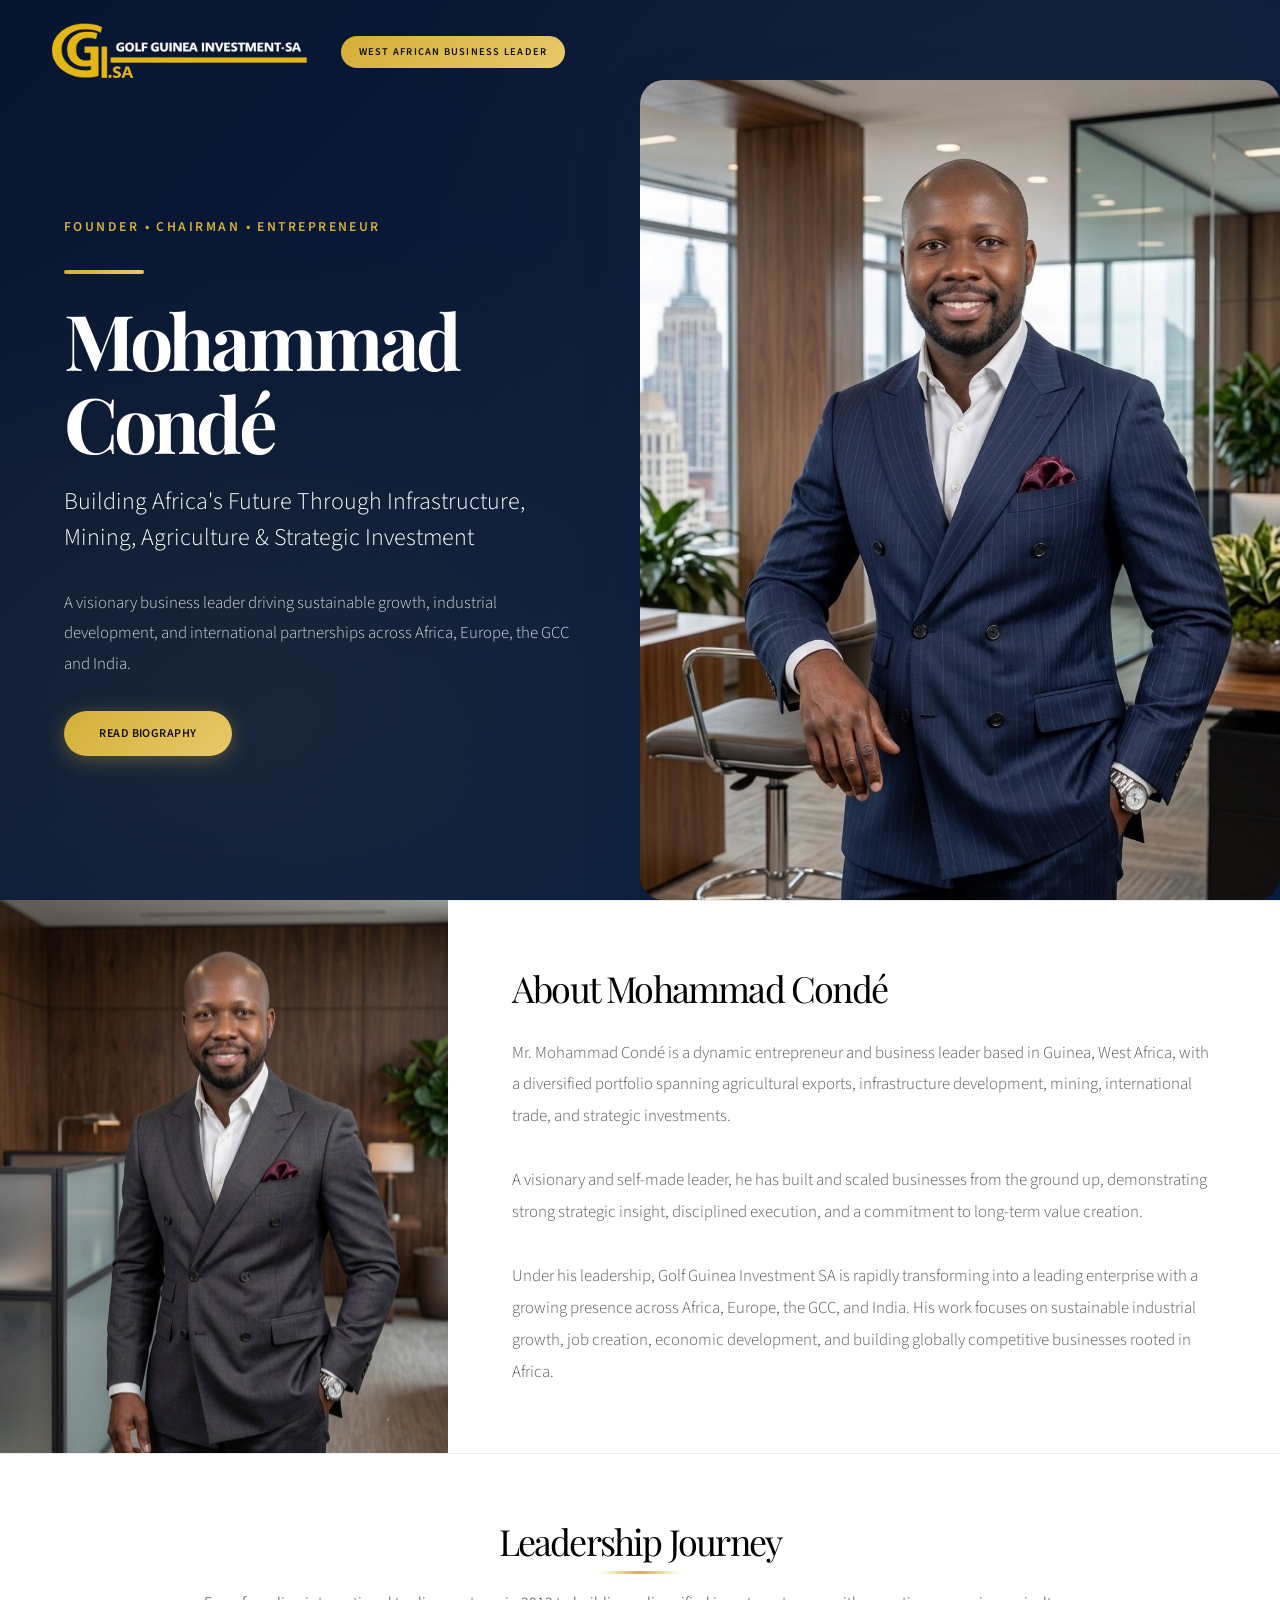
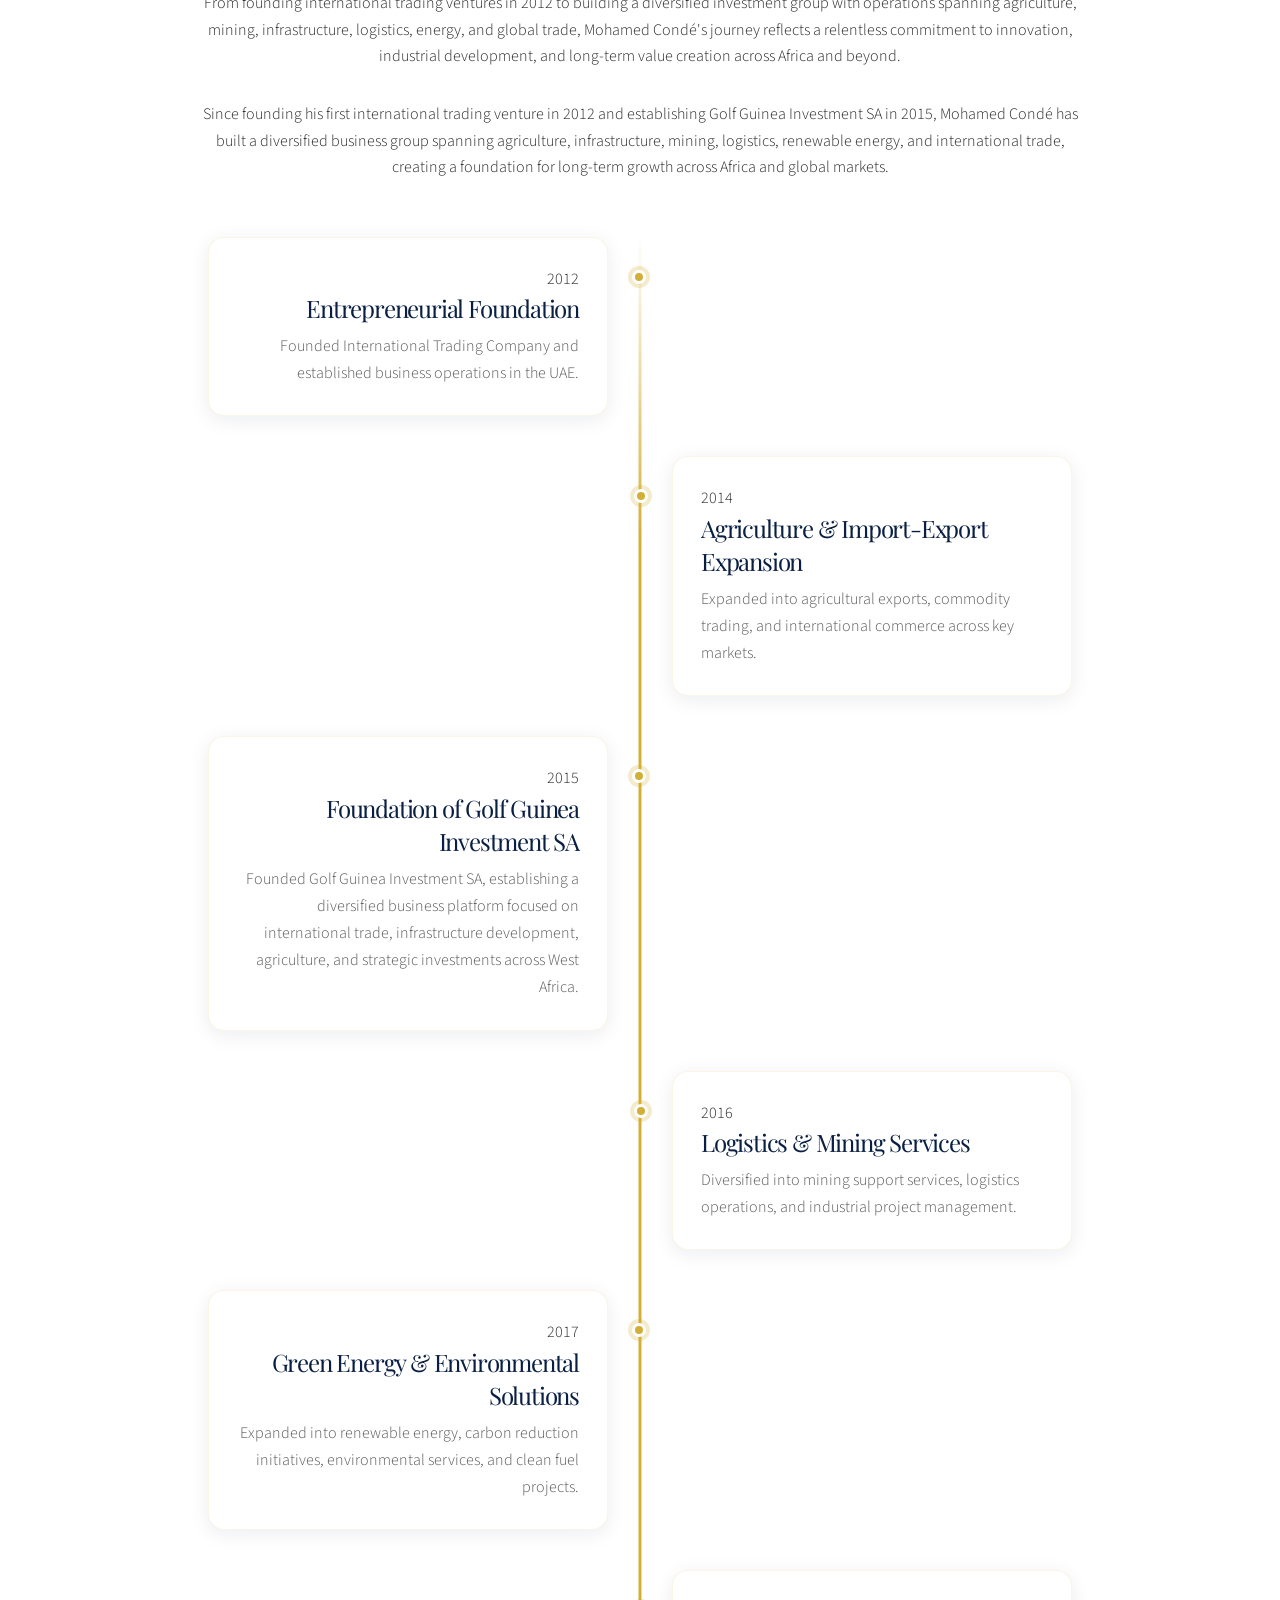
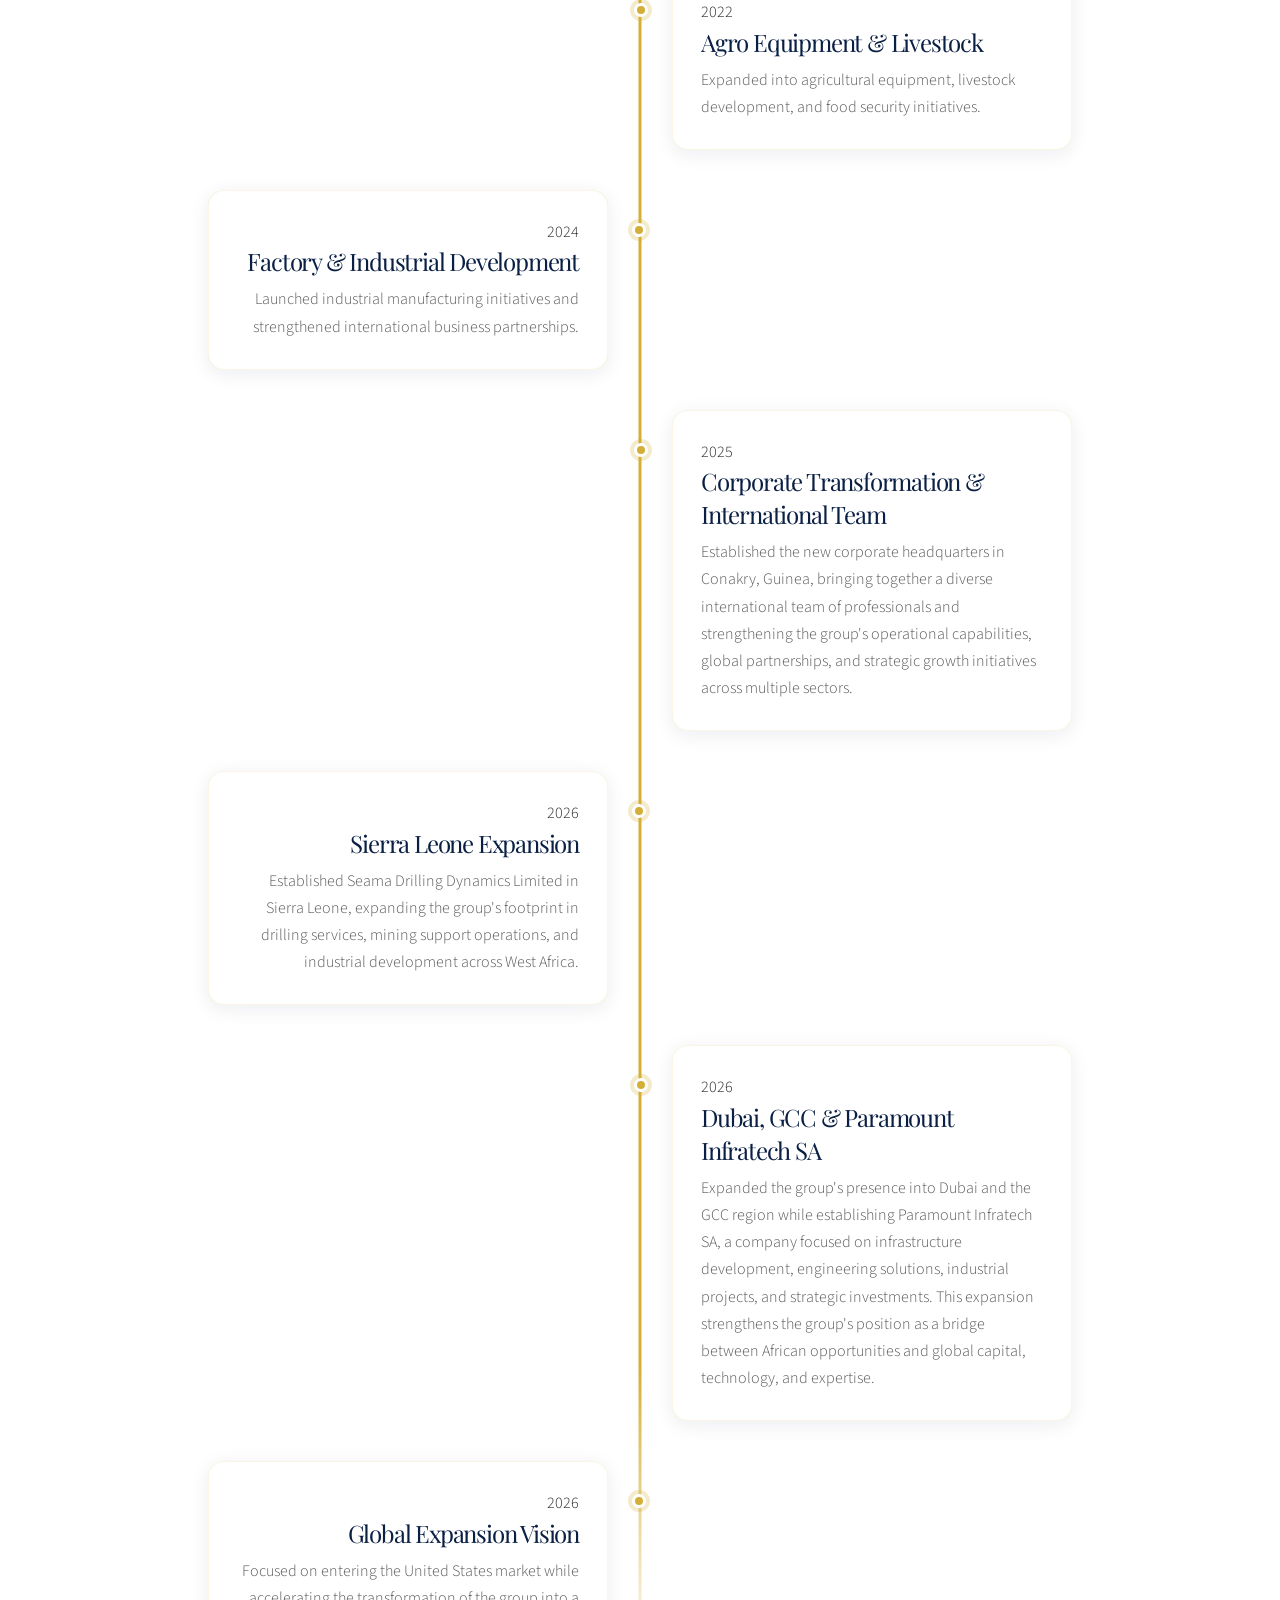
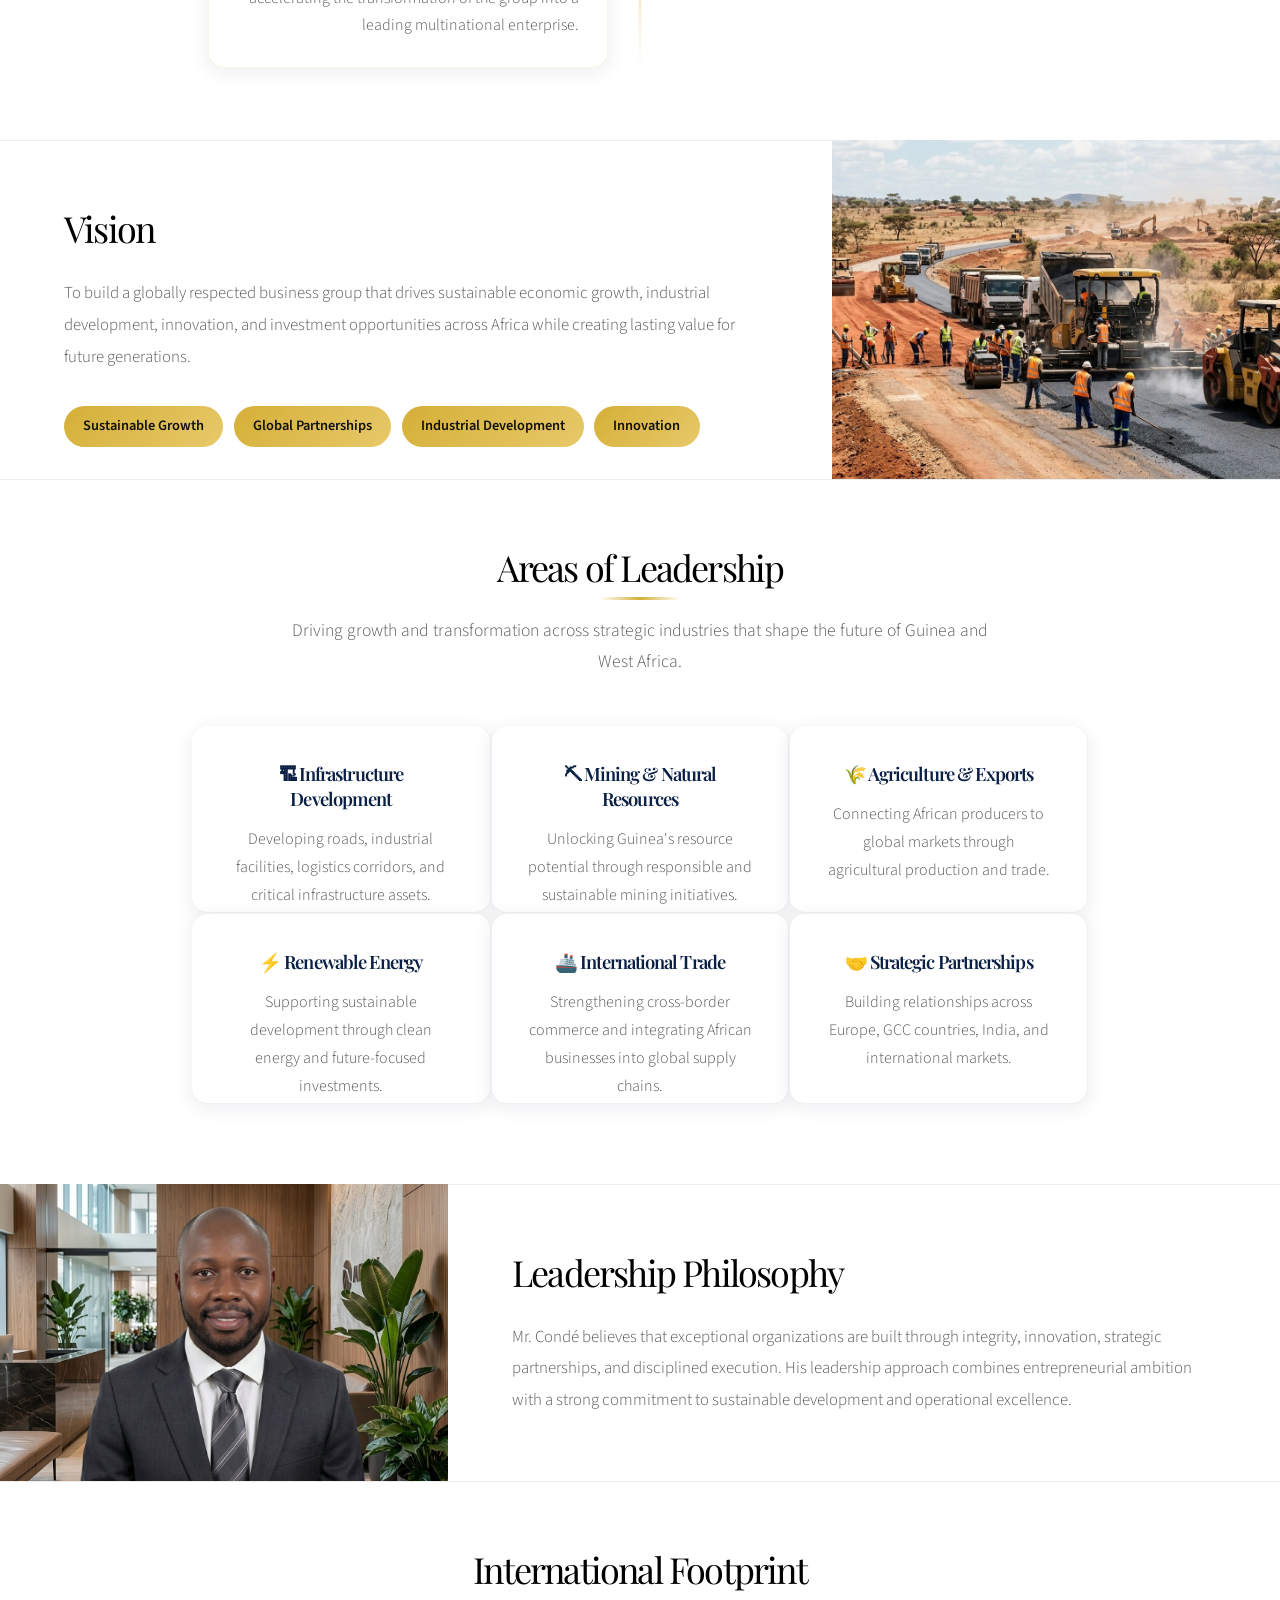
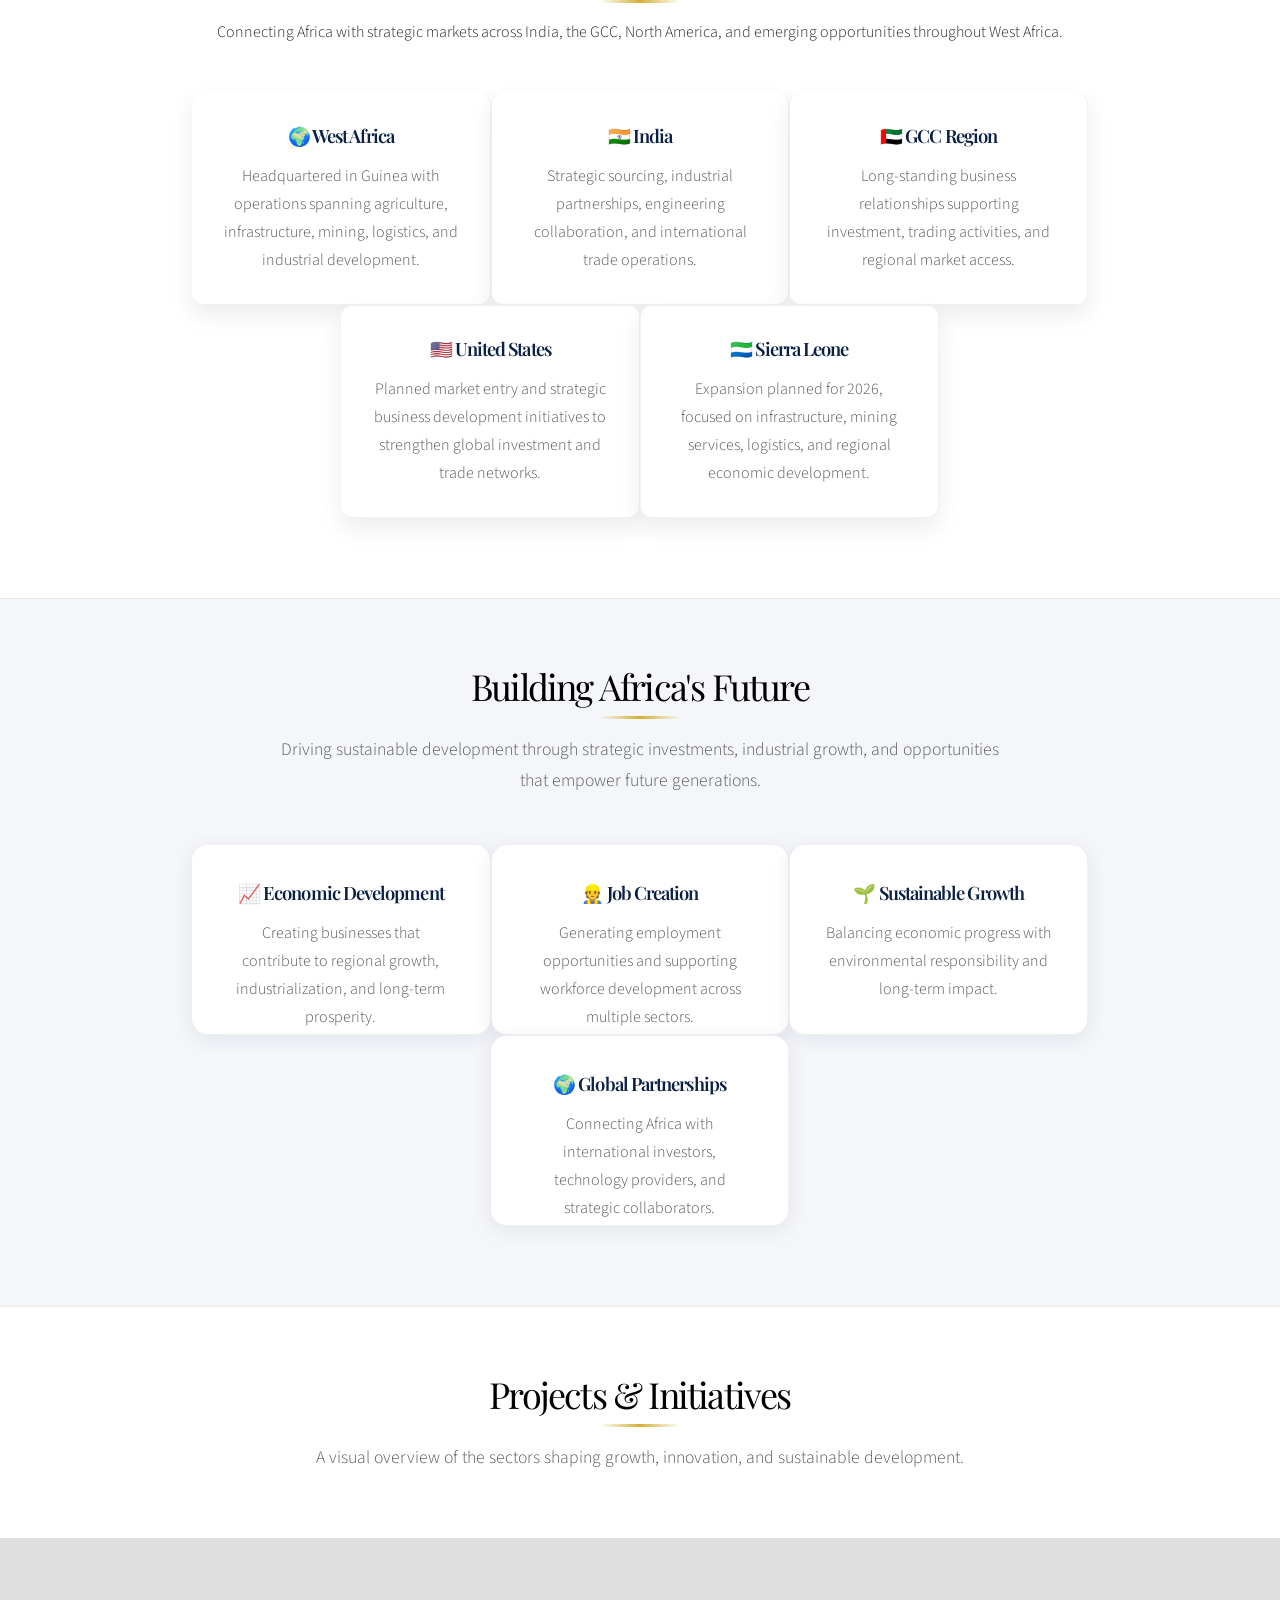
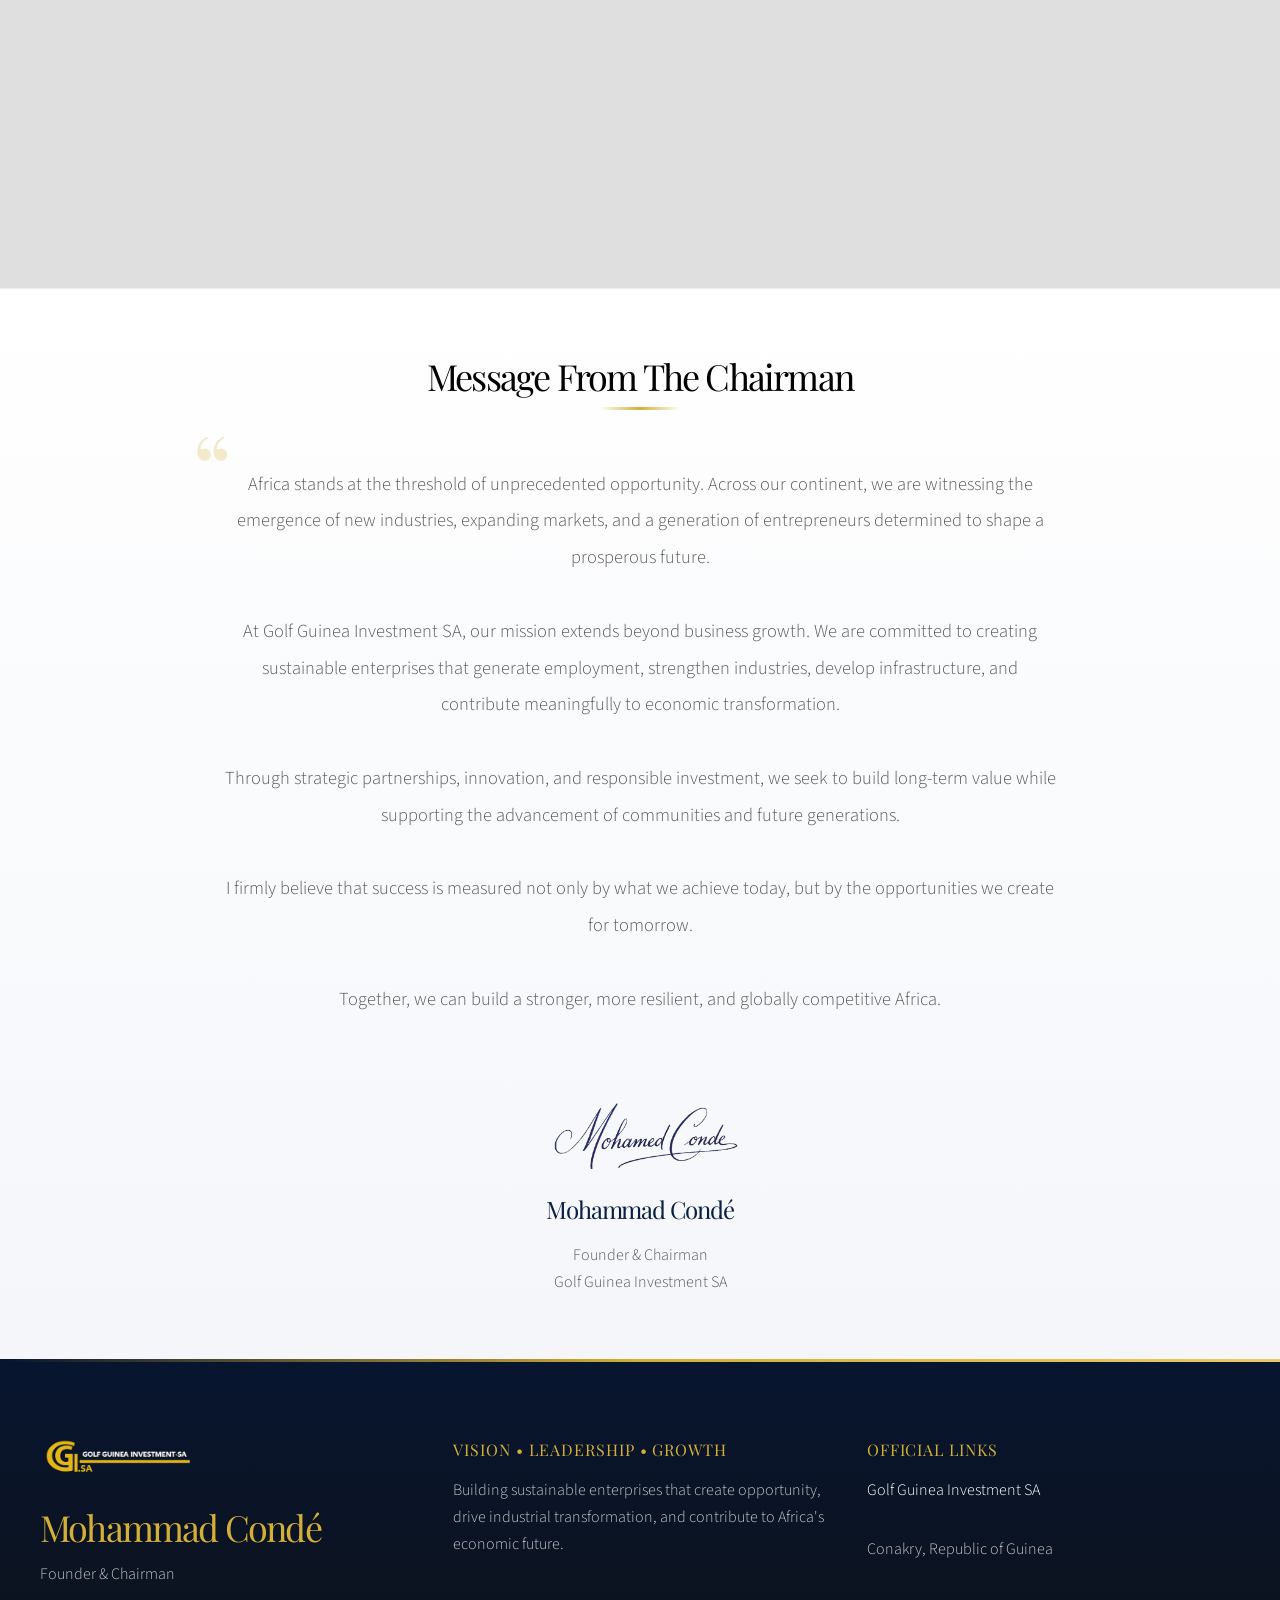
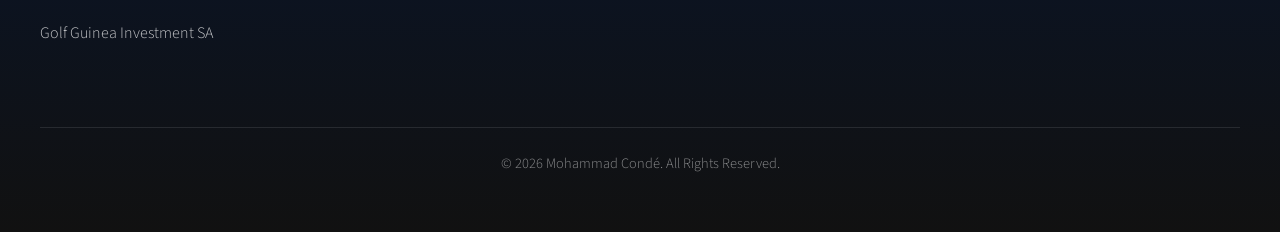
==== index.html @ 4a5a9695 "Add files via upload" ====
<!DOCTYPE HTML>
<html lang="en">
<head>
	<title>Mohammad Condé | Founder & Chairman</title>
	<meta charset="utf-8" />
	<meta name="viewport" content="width=device-width, initial-scale=1" />
	<meta name="description" content="Official profile of Mohammad Condé, Founder & Chairman of Golf Guinea Investment SA." />
	<meta name="keywords" content="Mohammad Condé, Golf Guinea Investment SA, Guinea, Chairman, Infrastructure, Mining, Agriculture, Investment" />
	<link rel="stylesheet" href="assets/css/main.css" />
	<link rel="stylesheet" href="assets/css/premium.css" />
</head>
<body class="is-preload">

<header class="site-header">
	<div class="logo">
		<img src="images/logo.png" alt="Golf Guinea Investment SA">
		<span class="badge">West African Business Leader</span>
	</div>
</header>

<div id="wrapper" class="divided">

	<!-- HERO -->
	<section class="banner style1 orient-left content-align-left image-position-right fullscreen onscroll-content-fade-up onscroll-image-fade-in">
		<div class="content">
			<p class="gold">Founder • Chairman • Entrepreneur</p>
			<hr class="hero-divider">
			<h1>Mohammad Condé</h1>
			<p class="major">
				Building Africa's Future Through Infrastructure,
				Mining, Agriculture & Strategic Investment
			</p>
			<p>
				A visionary business leader driving sustainable growth,
				industrial development, and international partnerships
				across Africa, Europe, the GCC and India.
			</p>
			<ul class="actions stacked">
				<li>
					<a href="#about" class="button primary big wide smooth-scroll-middle">Read Biography</a>
				</li>
			</ul>
		</div>
		<div class="image">
			<img src="images/mohammad-conde.jpg" alt="Mohammad Condé">
		</div>
	</section>

	<!-- ABOUT -->
	<section id="about" class="spotlight style1 orient-right content-align-left image-position-center onscroll-content-fade-left onscroll-image-fade-in">
		<div class="content">
			<h2>About Mohammad Condé</h2>
			<p>
				Mr. Mohammad Condé is a dynamic entrepreneur and business leader based in Guinea, West Africa, with a diversified portfolio spanning agricultural exports, infrastructure development, mining, international trade, and strategic investments.
			</p>
			<p>
				A visionary and self-made leader, he has built and scaled businesses from the ground up, demonstrating strong strategic insight, disciplined execution, and a commitment to long-term value creation.
			</p>
			<p>
				Under his leadership, Golf Guinea Investment SA is rapidly transforming into a leading enterprise with a growing presence across Africa, Europe, the GCC, and India. His work focuses on sustainable industrial growth, job creation, economic development, and building globally competitive businesses rooted in Africa.
			</p>
		</div>
		<div class="image">
			<img src="images/chairman-01.jpg" alt="Mohammad Condé">
		</div>
	</section>

	<!-- LEADERSHIP JOURNEY -->
	<section class="wrapper style1 align-center">

<div class="inner">

<h2>Leadership Journey</h2>

<p>
From founding international trading ventures in 2012 to building a diversified investment group with operations spanning agriculture, mining, infrastructure, logistics, energy, and global trade, Mohamed Condé's journey reflects a relentless commitment to innovation, industrial development, and long-term value creation across Africa and beyond.
</p>
<p>
Since founding his first international trading venture in 2012 and establishing Golf Guinea Investment SA in 2015, Mohamed Condé has built a diversified business group spanning agriculture, infrastructure, mining, logistics, renewable energy, and international trade, creating a foundation for long-term growth across Africa and global markets.
</p>
<div class="timeline">

<div class="timeline-item left">
<div class="timeline-content">
<span class="year">2012</span>
<h3>Entrepreneurial Foundation</h3>
<p>
Founded International Trading Company and established business operations in the UAE.
</p>
</div>
</div>

<div class="timeline-item right">
<div class="timeline-content">
<span class="year">2014</span>
<h3>Agriculture & Import-Export Expansion</h3>
<p>
Expanded into agricultural exports, commodity trading, and international commerce across key markets.
</p>
</div>
</div>

<div class="timeline-item left">
<div class="timeline-content">
<span class="year">2015</span>
<h3>Foundation of Golf Guinea Investment SA</h3>
<p>
Founded Golf Guinea Investment SA, establishing a diversified business platform focused on international trade, infrastructure development, agriculture, and strategic investments across West Africa.
</p>
</div>
</div>

<div class="timeline-item right">
<div class="timeline-content">
<span class="year">2016</span>
<h3>Logistics & Mining Services</h3>
<p>
Diversified into mining support services, logistics operations, and industrial project management.
</p>
</div>
</div>

<div class="timeline-item left">
<div class="timeline-content">
<span class="year">2017</span>
<h3>Green Energy & Environmental Solutions</h3>
<p>
Expanded into renewable energy, carbon reduction initiatives, environmental services, and clean fuel projects.
</p>
</div>
</div>

<div class="timeline-item left">
<div class="timeline-content">
<span class="year">2022</span>
<h3>Agro Equipment & Livestock</h3>
<p>
Expanded into agricultural equipment, livestock development, and food security initiatives.
</p>
</div>
</div>

<div class="timeline-item right">
<div class="timeline-content">
<span class="year">2024</span>
<h3>Factory & Industrial Development</h3>
<p>
Launched industrial manufacturing initiatives and strengthened international business partnerships.
</p>
</div>
</div>

<div class="timeline-item left">
<div class="timeline-content">
<span class="year">2025</span>
<h3>Corporate Transformation & International Team</h3>
<p>
Established the new corporate headquarters in Conakry, Guinea, bringing together a diverse international team of professionals and strengthening the group's operational capabilities, global partnerships, and strategic growth initiatives across multiple sectors.
</p>
</div>
</div>

<div class="timeline-item right">
<div class="timeline-content">
<span class="year">2026</span>
<h3>Sierra Leone Expansion</h3>
<p>
Established Seama Drilling Dynamics Limited in Sierra Leone, expanding the group's footprint in drilling services, mining support operations, and industrial development across West Africa.
</p>
</div>
</div>

<div class="timeline-item left">
<div class="timeline-content">
<span class="year">2026</span>
<h3>Dubai, GCC & Paramount Infratech SA</h3>
<p>
Expanded the group's presence into Dubai and the GCC region while establishing Paramount Infratech SA, a company focused on infrastructure development, engineering solutions, industrial projects, and strategic investments. This expansion strengthens the group's position as a bridge between African opportunities and global capital, technology, and expertise.
</p>
</div>
</div>
<div class="timeline-item right">
<div class="timeline-content">
<span class="year">2026</span>
<h3>Global Expansion Vision</h3>
<p>
Focused on entering the United States market while accelerating the transformation of the group into a leading multinational enterprise.
</p>
</div>
</div>

</div>

</div>

</section>

	<!-- VISION -->
	<section class="spotlight style1 orient-left content-align-left image-position-center onscroll-content-fade-right onscroll-image-fade-in">
		<div class="content">
			<h2>Vision</h2>
			<p>
				To build a globally respected business group that drives sustainable economic growth, industrial development, innovation, and investment opportunities across Africa while creating lasting value for future generations.
			</p>
			<div class="vision-pillars">
				<span>Sustainable Growth</span>
				<span>Global Partnerships</span>
				<span>Industrial Development</span>
				<span>Innovation</span>
			</div>
		</div>
		<div class="image">
			<img src="images/infrastructure.jpg" alt="Infrastructure Development">
		</div>
	</section>

	<!-- AREAS OF LEADERSHIP -->
	<section class="wrapper style1 align-center">
		<div class="inner reveal">
			<h2>Areas of Leadership</h2>
			<p class="section-intro">
				Driving growth and transformation across strategic industries that shape the future of Guinea and West Africa.
			</p>
			<div class="items style1 medium onscroll-fade-in">
				<section>
					<h3>🏗 Infrastructure Development</h3>
					<p>Developing roads, industrial facilities, logistics corridors, and critical infrastructure assets.</p>
				</section>
				<section>
					<h3>⛏ Mining & Natural Resources</h3>
					<p>Unlocking Guinea's resource potential through responsible and sustainable mining initiatives.</p>
				</section>
				<section>
					<h3>🌾 Agriculture & Exports</h3>
					<p>Connecting African producers to global markets through agricultural production and trade.</p>
				</section>
				<section>
					<h3>⚡ Renewable Energy</h3>
					<p>Supporting sustainable development through clean energy and future-focused investments.</p>
				</section>
				<section>
					<h3>🚢 International Trade</h3>
					<p>Strengthening cross-border commerce and integrating African businesses into global supply chains.</p>
				</section>
				<section>
					<h3>🤝 Strategic Partnerships</h3>
					<p>Building relationships across Europe, GCC countries, India, and international markets.</p>
				</section>
			</div>
		</div>
	</section>

	<!-- LEADERSHIP PHILOSOPHY -->
	<section class="spotlight style1 orient-right content-align-left image-position-center onscroll-content-fade-left onscroll-image-fade-in">
		<div class="content">
			<h2>Leadership Philosophy</h2>
			<p>
				Mr. Condé believes that exceptional organizations are built through integrity, innovation, strategic partnerships, and disciplined execution. His leadership approach combines entrepreneurial ambition with a strong commitment to sustainable development and operational excellence.
			</p>
		</div>
		<div class="image">
			<img src="images/chairman-02.jpg" alt="Leadership">
		</div>
	</section>

	<!-- GLOBAL PRESENCE -->
	<section class="wrapper style1 align-center" id="global">

<div class="inner">

<h2>International Footprint</h2>

<p>
Connecting Africa with strategic markets across India, the GCC, North America, and emerging opportunities throughout West Africa.
</p>
<div class="items style1 medium">

<section>
<h3>🌍 West Africa</h3>
<p>
Headquartered in Guinea with operations spanning agriculture, infrastructure, mining, logistics, and industrial development.
</p>
</section>

<section>
<h3>🇮🇳 India</h3>
<p>
Strategic sourcing, industrial partnerships, engineering collaboration, and international trade operations.
</p>
</section>

<section>
<h3>🇦🇪 GCC Region</h3>
<p>
Long-standing business relationships supporting investment, trading activities, and regional market access.
</p>
</section>

<section>
<h3>🇺🇸 United States</h3>
<p>
Planned market entry and strategic business development initiatives to strengthen global investment and trade networks.
</p>
</section>

<section>
<h3>🇸🇱 Sierra Leone</h3>
<p>
Expansion planned for 2026, focused on infrastructure, mining services, logistics, and regional economic development.
</p>
</section>

</div>

</div>

</section>

	<!-- BUILDING AFRICA'S FUTURE -->
	<section class="wrapper style1 align-center section-timeline">
		<div class="inner reveal">
			<h2>Building Africa's Future</h2>
			<p class="section-intro">
				Driving sustainable development through strategic investments, industrial growth, and opportunities that empower future generations.
			</p>
			<div class="items style1 medium onscroll-fade-in">
				<section>
					<h3>📈 Economic Development</h3>
					<p>Creating businesses that contribute to regional growth, industrialization, and long-term prosperity.</p>
				</section>
				<section>
					<h3>👷 Job Creation</h3>
					<p>Generating employment opportunities and supporting workforce development across multiple sectors.</p>
				</section>
				<section>
					<h3>🌱 Sustainable Growth</h3>
					<p>Balancing economic progress with environmental responsibility and long-term impact.</p>
				</section>
				<section>
					<h3>🌍 Global Partnerships</h3>
					<p>Connecting Africa with international investors, technology providers, and strategic collaborators.</p>
				</section>
			</div>
		</div>
	</section>

	<!-- GALLERY -->
	<section class="wrapper style1 align-center">
		<div class="inner reveal">
			<h2>Projects & Initiatives</h2>
			<p class="section-intro">
				A visual overview of the sectors shaping growth, innovation, and sustainable development.
			</p>
		</div>
		<div class="gallery style2 medium lightbox onscroll-fade-in">
			<article>
				<a href="images/infrastructure.jpg" class="image">
					<img src="images/infrastructure.jpg" alt="Infrastructure project">
				</a>
			</article>
			<article>
				<a href="images/mining.jpg" class="image">
					<img src="images/mining.jpg" alt="Mining operations">
				</a>
			</article>
			<article>
				<a href="images/agriculture.jpg" class="image">
					<img src="images/agriculture.jpg" alt="Agriculture and exports">
				</a>
			</article>
			<article>
				<a href="images/trade.jpg" class="image">
					<img src="images/trade.jpg" alt="International trade">
				</a>
			</article>
			<article>
				<a href="images/energy.jpg" class="image">
					<img src="images/energy.jpg" alt="Renewable energy">
				</a>
			</article>
			<article>
				<a href="images/chairman-03.jpg" class="image">
					<img src="images/chairman-03.jpg" alt="Mohammad Condé">
				</a>
			</article>
		</div>
	</section>

	<!-- CHAIRMAN MESSAGE -->
	<section class="wrapper style1 align-center section-message">
		<div class="inner reveal">
			<h2>Message From The Chairman</h2>
			<p class="chairman-message">
				Africa stands at the threshold of unprecedented opportunity. Across our continent, we are witnessing the emergence of new industries, expanding markets, and a generation of entrepreneurs determined to shape a prosperous future.
				<br><br>
				At Golf Guinea Investment SA, our mission extends beyond business growth. We are committed to creating sustainable enterprises that generate employment, strengthen industries, develop infrastructure, and contribute meaningfully to economic transformation.
				<br><br>
				Through strategic partnerships, innovation, and responsible investment, we seek to build long-term value while supporting the advancement of communities and future generations.
				<br><br>
				I firmly believe that success is measured not only by what we achieve today, but by the opportunities we create for tomorrow.
				<br><br>
				Together, we can build a stronger, more resilient, and globally competitive Africa.
			</p>
			<div class="chairman-signature-block">
				<img src="images/signature.png" alt="Signature">
				<h3>Mohammad Condé</h3>
				<p>
					Founder & Chairman<br>
					Golf Guinea Investment SA
				</p>
			</div>
		</div>
	</section>

</div>

<!-- FOOTER -->
<footer id="footer-premium">
	<div class="footer-container">
		<div class="footer-brand">
			<img src="images/logo.png" alt="Golf Guinea Investment SA Logo">
			<h2>Mohammad Condé</h2>
			<p>Founder & Chairman</p>
			<p>Golf Guinea Investment SA</p>
		</div>
		<div class="footer-message">
			<h3>Vision • Leadership • Growth</h3>
			<p>
				Building sustainable enterprises that create opportunity,
				drive industrial transformation, and contribute to Africa's
				economic future.
			</p>
		</div>
		<div class="footer-contact">
			<h3>Official Links</h3>
			<p>
				<a href="https://www.golfguineainvestment.com/" target="_blank" rel="noopener noreferrer">
					Golf Guinea Investment SA
				</a>
			</p>
			<p>Conakry, Republic of Guinea</p>
		</div>
	</div>
	<div class="footer-bottom">
		<p>© 2026 Mohammad Condé. All Rights Reserved.</p>
	</div>
</footer>

<script src="assets/js/jquery.min.js"></script>
<script src="assets/js/jquery.scrollex.min.js"></script>
<script src="assets/js/jquery.scrolly.min.js"></script>
<script src="assets/js/browser.min.js"></script>
<script src="assets/js/breakpoints.min.js"></script>
<script src="assets/js/main.js"></script>
<script src="assets/js/premium.js"></script>

</body>
</html>
---- assets/css/main.css ----
@import url(fontawesome-all.min.css);
@import url("https://fonts.googleapis.com/css?family=Source+Sans+Pro:300,300i,400,400i");

/*
	Story by HTML5 UP
	html5up.net | @ajlkn
	Free for personal and commercial use under the CCA 3.0 license (html5up.net/license)
*/

html, body, div, span, applet, object,
iframe, h1, h2, h3, h4, h5, h6, p, blockquote,
pre, a, abbr, acronym, address, big, cite,
code, del, dfn, em, img, ins, kbd, q, s, samp,
small, strike, strong, sub, sup, tt, var, b,
u, i, center, dl, dt, dd, ol, ul, li, fieldset,
form, label, legend, table, caption, tbody,
tfoot, thead, tr, th, td, article, aside,
canvas, details, embed, figure, figcaption,
footer, header, hgroup, menu, nav, output, ruby,
section, summary, time, mark, audio, video {
	margin: 0;
	padding: 0;
	border: 0;
	font-size: 100%;
	font: inherit;
	vertical-align: baseline;}

article, aside, details, figcaption, figure,
footer, header, hgroup, menu, nav, section {
	display: block;}

body {
	line-height: 1;
}

ol, ul {
	list-style: none;
}

blockquote, q {
	quotes: none;
}

	blockquote:before, blockquote:after, q:before, q:after {
		content: '';
		content: none;
	}

table {
	border-collapse: collapse;
	border-spacing: 0;
}

body {
	-webkit-text-size-adjust: none;
}

mark {
	background-color: transparent;
	color: inherit;
}

input::-moz-focus-inner {
	border: 0;
	padding: 0;
}

input, select, textarea {
	-moz-appearance: none;
	-webkit-appearance: none;
	-ms-appearance: none;
	appearance: none;
}

/* Basic */

	@-ms-viewport {
		width: device-width;
	}

	body {
		-ms-overflow-style: scrollbar;
	}

	@media screen and (max-width: 480px) {

		html, body {
			min-width: 320px;
		}

	}

	html {
		box-sizing: border-box;
	}

	*, *:before, *:after {
		box-sizing: inherit;
	}

	body {
		background: #ffffff;
	}

		body.is-preload *, body.is-preload *:before, body.is-preload *:after {
			-moz-animation: none !important;
			-webkit-animation: none !important;
			-ms-animation: none !important;
			animation: none !important;
			-moz-transition: none !important;
			-webkit-transition: none !important;
			-ms-transition: none !important;
			transition: none !important;
		}

/* Type */

	html {
		font-size: 18pt;
	}

		@media screen and (max-width: 1680px) {

			html {
				font-size: 14pt;
			}

		}

		@media screen and (max-width: 1280px) {

			html {
				font-size: 12pt;
			}

		}

		@media screen and (max-width: 736px) {

			html {
				font-size: 11pt;
			}

		}

		@media screen and (max-width: 360px) {

			html {
				font-size: 10pt;
			}

		}

	body {
		background-color: #ffffff;
		color: #000000;
	}

	body, input, select, textarea {
		font-family: "Source Sans Pro", Helvetica, sans-serif;
		font-size: 1rem;
		font-weight: 300;
		line-height: 1.65;
	}

	a {
		-moz-transition: color 0.2s ease-in-out;
		-webkit-transition: color 0.2s ease-in-out;
		-ms-transition: color 0.2s ease-in-out;
		transition: color 0.2s ease-in-out;
		text-decoration: underline;
	}

		a:hover {
			text-decoration: none;
		}

	strong, b {
		font-weight: 400;
	}

	em, i {
		font-style: italic;
	}

	p {
		margin: 0 0 2rem 0;
	}

		p.major {
			font-size: 1.25rem;
		}

	h1, h2, h3, h4, h5, h6 {
		font-weight: 300;
		line-height: 1.375;
		letter-spacing: -0.05em;
		margin: 0 0 1rem 0;
	}

		h1 a, h2 a, h3 a, h4 a, h5 a, h6 a {
			color: inherit;
			text-decoration: none;
		}

	h1 {
		font-size: 3.5rem;
		line-height: 1.2;
	}

	h2 {
		font-size: 2.25rem;
	}

	h3 {
		font-size: 1.5rem;
	}

	h4 {
		font-size: 1.1rem;
	}

	h5 {
		font-size: 0.9rem;
	}

	h6 {
		font-size: 0.7rem;
	}

	sub {
		font-size: 0.8rem;
		position: relative;
		top: 0.5rem;
	}

	sup {
		font-size: 0.8rem;
		position: relative;
		top: -0.5rem;
	}

	blockquote {
		border-left: solid 4px;
		font-style: italic;
		margin: 0 0 2rem 0;
		padding: 0.5rem 0 0.5rem 2rem;
	}

	code {
		border-radius: 4px;
		font-family: "Courier New", monospace;
		font-size: 0.9em;
		margin: 0 0.25rem;
		padding: 0.25rem 0.325rem;
	}

	pre {
		-webkit-overflow-scrolling: touch;
		font-family: "Courier New", monospace;
		font-size: 0.9em;
		margin: 0 0 2rem 0;
	}

		pre code {
			display: block;
			line-height: 1.5;
			padding: 0.75rem 1rem;
			overflow-x: auto;
		}

	hr {
		border: 0;
		border-bottom: solid 1px;
		margin: 2.5rem 0;
	}

		hr.major {
			margin: 3.5rem 0;
		}

	.align-left {
		text-align: left;
	}

	.align-center {
		text-align: center;
	}

	.align-right {
		text-align: right;
	}

	@media screen and (max-width: 736px) {

		p.major {
			font-size: 1.1rem;
		}

		h1 {
			font-size: 2.5rem;
		}

		h2 {
			font-size: 2rem;
		}

		h3 {
			font-size: 1.25rem;
		}

		h4 {
			font-size: 1rem;
		}

	}

	input, select, textarea {
		color: #000000;
	}

	a {
		color: #000000;
	}

		a:hover {
			color: #47D3E5;
		}

	strong, b {
		color: #000000;
	}

	h1, h2, h3, h4, h5, h6 {
		color: #000000;
	}

	blockquote {
		border-left-color: rgba(0, 0, 0, 0.2);
	}

	code {
		background: rgba(0, 0, 0, 0.05);
		border-color: rgba(0, 0, 0, 0.2);
	}

	hr {
		border-bottom-color: rgba(0, 0, 0, 0.2);
	}

/* Row */

	.row {
		display: flex;
		flex-wrap: wrap;
		box-sizing: border-box;
		align-items: stretch;
	}

		.row > * {
			box-sizing: border-box;
		}

		.row.gtr-uniform > * > :last-child {
			margin-bottom: 0;
		}

		.row.aln-left {
			justify-content: flex-start;
		}

		.row.aln-center {
			justify-content: center;
		}

		.row.aln-right {
			justify-content: flex-end;
		}

		.row.aln-top {
			align-items: flex-start;
		}

		.row.aln-middle {
			align-items: center;
		}

		.row.aln-bottom {
			align-items: flex-end;
		}

		.row > .imp {
			order: -1;
		}

		.row > .col-1 {
			width: 8.33333%;
		}

		.row > .off-1 {
			margin-left: 8.33333%;
		}

		.row > .col-2 {
			width: 16.66667%;
		}

		.row > .off-2 {
			margin-left: 16.66667%;
		}

		.row > .col-3 {
			width: 25%;
		}

		.row > .off-3 {
			margin-left: 25%;
		}

		.row > .col-4 {
			width: 33.33333%;
		}

		.row > .off-4 {
			margin-left: 33.33333%;
		}

		.row > .col-5 {
			width: 41.66667%;
		}

		.row > .off-5 {
			margin-left: 41.66667%;
		}

		.row > .col-6 {
			width: 50%;
		}

		.row > .off-6 {
			margin-left: 50%;
		}

		.row > .col-7 {
			width: 58.33333%;
		}

		.row > .off-7 {
			margin-left: 58.33333%;
		}

		.row > .col-8 {
			width: 66.66667%;
		}

		.row > .off-8 {
			margin-left: 66.66667%;
		}

		.row > .col-9 {
			width: 75%;
		}

		.row > .off-9 {
			margin-left: 75%;
		}

		.row > .col-10 {
			width: 83.33333%;
		}

		.row > .off-10 {
			margin-left: 83.33333%;
		}

		.row > .col-11 {
			width: 91.66667%;
		}

		.row > .off-11 {
			margin-left: 91.66667%;
		}

		.row > .col-12 {
			width: 100%;
		}

		.row > .off-12 {
			margin-left: 100%;
		}

		.row.gtr-0 {
			margin-top: 0;
			margin-left: 0rem;
		}

			.row.gtr-0 > * {
				padding: 0 0 0 0rem;
			}

			.row.gtr-0.gtr-uniform {
				margin-top: 0rem;
			}

				.row.gtr-0.gtr-uniform > * {
					padding-top: 0rem;
				}

		.row.gtr-25 {
			margin-top: 0;
			margin-left: -0.5rem;
		}

			.row.gtr-25 > * {
				padding: 0 0 0 0.5rem;
			}

			.row.gtr-25.gtr-uniform {
				margin-top: -0.5rem;
			}

				.row.gtr-25.gtr-uniform > * {
					padding-top: 0.5rem;
				}

		.row.gtr-50 {
			margin-top: 0;
			margin-left: -1rem;
		}

			.row.gtr-50 > * {
				padding: 0 0 0 1rem;
			}

			.row.gtr-50.gtr-uniform {
				margin-top: -1rem;
			}

				.row.gtr-50.gtr-uniform > * {
					padding-top: 1rem;
				}

		.row {
			margin-top: 0;
			margin-left: -2rem;
		}

			.row > * {
				padding: 0 0 0 2rem;
			}

			.row.gtr-uniform {
				margin-top: -2rem;
			}

				.row.gtr-uniform > * {
					padding-top: 2rem;
				}

		.row.gtr-150 {
			margin-top: 0;
			margin-left: -3rem;
		}

			.row.gtr-150 > * {
				padding: 0 0 0 3rem;
			}

			.row.gtr-150.gtr-uniform {
				margin-top: -3rem;
			}

				.row.gtr-150.gtr-uniform > * {
					padding-top: 3rem;
				}

		.row.gtr-200 {
			margin-top: 0;
			margin-left: -4rem;
		}

			.row.gtr-200 > * {
				padding: 0 0 0 4rem;
			}

			.row.gtr-200.gtr-uniform {
				margin-top: -4rem;
			}

				.row.gtr-200.gtr-uniform > * {
					padding-top: 4rem;
				}

		@media screen and (max-width: 1680px) {

			.row {
				display: flex;
				flex-wrap: wrap;
				box-sizing: border-box;
				align-items: stretch;
			}

				.row > * {
					box-sizing: border-box;
				}

				.row.gtr-uniform > * > :last-child {
					margin-bottom: 0;
				}

				.row.aln-left {
					justify-content: flex-start;
				}

				.row.aln-center {
					justify-content: center;
				}

				.row.aln-right {
					justify-content: flex-end;
				}

				.row.aln-top {
					align-items: flex-start;
				}

				.row.aln-middle {
					align-items: center;
				}

				.row.aln-bottom {
					align-items: flex-end;
				}

				.row > .imp-xlarge {
					order: -1;
				}

				.row > .col-1-xlarge {
					width: 8.33333%;
				}

				.row > .off-1-xlarge {
					margin-left: 8.33333%;
				}

				.row > .col-2-xlarge {
					width: 16.66667%;
				}

				.row > .off-2-xlarge {
					margin-left: 16.66667%;
				}

				.row > .col-3-xlarge {
					width: 25%;
				}

				.row > .off-3-xlarge {
					margin-left: 25%;
				}

				.row > .col-4-xlarge {
					width: 33.33333%;
				}

				.row > .off-4-xlarge {
					margin-left: 33.33333%;
				}

				.row > .col-5-xlarge {
					width: 41.66667%;
				}

				.row > .off-5-xlarge {
					margin-left: 41.66667%;
				}

				.row > .col-6-xlarge {
					width: 50%;
				}

				.row > .off-6-xlarge {
					margin-left: 50%;
				}

				.row > .col-7-xlarge {
					width: 58.33333%;
				}

				.row > .off-7-xlarge {
					margin-left: 58.33333%;
				}

				.row > .col-8-xlarge {
					width: 66.66667%;
				}

				.row > .off-8-xlarge {
					margin-left: 66.66667%;
				}

				.row > .col-9-xlarge {
					width: 75%;
				}

				.row > .off-9-xlarge {
					margin-left: 75%;
				}

				.row > .col-10-xlarge {
					width: 83.33333%;
				}

				.row > .off-10-xlarge {
					margin-left: 83.33333%;
				}

				.row > .col-11-xlarge {
					width: 91.66667%;
				}

				.row > .off-11-xlarge {
					margin-left: 91.66667%;
				}

				.row > .col-12-xlarge {
					width: 100%;
				}

				.row > .off-12-xlarge {
					margin-left: 100%;
				}

				.row.gtr-0 {
					margin-top: 0;
					margin-left: 0rem;
				}

					.row.gtr-0 > * {
						padding: 0 0 0 0rem;
					}

					.row.gtr-0.gtr-uniform {
						margin-top: 0rem;
					}

						.row.gtr-0.gtr-uniform > * {
							padding-top: 0rem;
						}

				.row.gtr-25 {
					margin-top: 0;
					margin-left: -0.5rem;
				}

					.row.gtr-25 > * {
						padding: 0 0 0 0.5rem;
					}

					.row.gtr-25.gtr-uniform {
						margin-top: -0.5rem;
					}

						.row.gtr-25.gtr-uniform > * {
							padding-top: 0.5rem;
						}

				.row.gtr-50 {
					margin-top: 0;
					margin-left: -1rem;
				}

					.row.gtr-50 > * {
						padding: 0 0 0 1rem;
					}

					.row.gtr-50.gtr-uniform {
						margin-top: -1rem;
					}

						.row.gtr-50.gtr-uniform > * {
							padding-top: 1rem;
						}

				.row {
					margin-top: 0;
					margin-left: -2rem;
				}

					.row > * {
						padding: 0 0 0 2rem;
					}

					.row.gtr-uniform {
						margin-top: -2rem;
					}

						.row.gtr-uniform > * {
							padding-top: 2rem;
						}

				.row.gtr-150 {
					margin-top: 0;
					margin-left: -3rem;
				}

					.row.gtr-150 > * {
						padding: 0 0 0 3rem;
					}

					.row.gtr-150.gtr-uniform {
						margin-top: -3rem;
					}

						.row.gtr-150.gtr-uniform > * {
							padding-top: 3rem;
						}

				.row.gtr-200 {
					margin-top: 0;
					margin-left: -4rem;
				}

					.row.gtr-200 > * {
						padding: 0 0 0 4rem;
					}

					.row.gtr-200.gtr-uniform {
						margin-top: -4rem;
					}

						.row.gtr-200.gtr-uniform > * {
							padding-top: 4rem;
						}

		}

		@media screen and (max-width: 1280px) {

			.row {
				display: flex;
				flex-wrap: wrap;
				box-sizing: border-box;
				align-items: stretch;
			}

				.row > * {
					box-sizing: border-box;
				}

				.row.gtr-uniform > * > :last-child {
					margin-bottom: 0;
				}

				.row.aln-left {
					justify-content: flex-start;
				}

				.row.aln-center {
					justify-content: center;
				}

				.row.aln-right {
					justify-content: flex-end;
				}

				.row.aln-top {
					align-items: flex-start;
				}

				.row.aln-middle {
					align-items: center;
				}

				.row.aln-bottom {
					align-items: flex-end;
				}

				.row > .imp-large {
					order: -1;
				}

				.row > .col-1-large {
					width: 8.33333%;
				}

				.row > .off-1-large {
					margin-left: 8.33333%;
				}

				.row > .col-2-large {
					width: 16.66667%;
				}

				.row > .off-2-large {
					margin-left: 16.66667%;
				}

				.row > .col-3-large {
					width: 25%;
				}

				.row > .off-3-large {
					margin-left: 25%;
				}

				.row > .col-4-large {
					width: 33.33333%;
				}

				.row > .off-4-large {
					margin-left: 33.33333%;
				}

				.row > .col-5-large {
					width: 41.66667%;
				}

				.row > .off-5-large {
					margin-left: 41.66667%;
				}

				.row > .col-6-large {
					width: 50%;
				}

				.row > .off-6-large {
					margin-left: 50%;
				}

				.row > .col-7-large {
					width: 58.33333%;
				}

				.row > .off-7-large {
					margin-left: 58.33333%;
				}

				.row > .col-8-large {
					width: 66.66667%;
				}

				.row > .off-8-large {
					margin-left: 66.66667%;
				}

				.row > .col-9-large {
					width: 75%;
				}

				.row > .off-9-large {
					margin-left: 75%;
				}

				.row > .col-10-large {
					width: 83.33333%;
				}

				.row > .off-10-large {
					margin-left: 83.33333%;
				}

				.row > .col-11-large {
					width: 91.66667%;
				}

				.row > .off-11-large {
					margin-left: 91.66667%;
				}

				.row > .col-12-large {
					width: 100%;
				}

				.row > .off-12-large {
					margin-left: 100%;
				}

				.row.gtr-0 {
					margin-top: 0;
					margin-left: 0rem;
				}

					.row.gtr-0 > * {
						padding: 0 0 0 0rem;
					}

					.row.gtr-0.gtr-uniform {
						margin-top: 0rem;
					}

						.row.gtr-0.gtr-uniform > * {
							padding-top: 0rem;
						}

				.row.gtr-25 {
					margin-top: 0;
					margin-left: -0.5rem;
				}

					.row.gtr-25 > * {
						padding: 0 0 0 0.5rem;
					}

					.row.gtr-25.gtr-uniform {
						margin-top: -0.5rem;
					}

						.row.gtr-25.gtr-uniform > * {
							padding-top: 0.5rem;
						}

				.row.gtr-50 {
					margin-top: 0;
					margin-left: -1rem;
				}

					.row.gtr-50 > * {
						padding: 0 0 0 1rem;
					}

					.row.gtr-50.gtr-uniform {
						margin-top: -1rem;
					}

						.row.gtr-50.gtr-uniform > * {
							padding-top: 1rem;
						}

				.row {
					margin-top: 0;
					margin-left: -2rem;
				}

					.row > * {
						padding: 0 0 0 2rem;
					}

					.row.gtr-uniform {
						margin-top: -2rem;
					}

						.row.gtr-uniform > * {
							padding-top: 2rem;
						}

				.row.gtr-150 {
					margin-top: 0;
					margin-left: -3rem;
				}

					.row.gtr-150 > * {
						padding: 0 0 0 3rem;
					}

					.row.gtr-150.gtr-uniform {
						margin-top: -3rem;
					}

						.row.gtr-150.gtr-uniform > * {
							padding-top: 3rem;
						}

				.row.gtr-200 {
					margin-top: 0;
					margin-left: -4rem;
				}

					.row.gtr-200 > * {
						padding: 0 0 0 4rem;
					}

					.row.gtr-200.gtr-uniform {
						margin-top: -4rem;
					}

						.row.gtr-200.gtr-uniform > * {
							padding-top: 4rem;
						}

		}

		@media screen and (max-width: 980px) {

			.row {
				display: flex;
				flex-wrap: wrap;
				box-sizing: border-box;
				align-items: stretch;
			}

				.row > * {
					box-sizing: border-box;
				}

				.row.gtr-uniform > * > :last-child {
					margin-bottom: 0;
				}

				.row.aln-left {
					justify-content: flex-start;
				}

				.row.aln-center {
					justify-content: center;
				}

				.row.aln-right {
					justify-content: flex-end;
				}

				.row.aln-top {
					align-items: flex-start;
				}

				.row.aln-middle {
					align-items: center;
				}

				.row.aln-bottom {
					align-items: flex-end;
				}

				.row > .imp-medium {
					order: -1;
				}

				.row > .col-1-medium {
					width: 8.33333%;
				}

				.row > .off-1-medium {
					margin-left: 8.33333%;
				}

				.row > .col-2-medium {
					width: 16.66667%;
				}

				.row > .off-2-medium {
					margin-left: 16.66667%;
				}

				.row > .col-3-medium {
					width: 25%;
				}

				.row > .off-3-medium {
					margin-left: 25%;
				}

				.row > .col-4-medium {
					width: 33.33333%;
				}

				.row > .off-4-medium {
					margin-left: 33.33333%;
				}

				.row > .col-5-medium {
					width: 41.66667%;
				}

				.row > .off-5-medium {
					margin-left: 41.66667%;
				}

				.row > .col-6-medium {
					width: 50%;
				}

				.row > .off-6-medium {
					margin-left: 50%;
				}

				.row > .col-7-medium {
					width: 58.33333%;
				}

				.row > .off-7-medium {
					margin-left: 58.33333%;
				}

				.row > .col-8-medium {
					width: 66.66667%;
				}

				.row > .off-8-medium {
					margin-left: 66.66667%;
				}

				.row > .col-9-medium {
					width: 75%;
				}

				.row > .off-9-medium {
					margin-left: 75%;
				}

				.row > .col-10-medium {
					width: 83.33333%;
				}

				.row > .off-10-medium {
					margin-left: 83.33333%;
				}

				.row > .col-11-medium {
					width: 91.66667%;
				}

				.row > .off-11-medium {
					margin-left: 91.66667%;
				}

				.row > .col-12-medium {
					width: 100%;
				}

				.row > .off-12-medium {
					margin-left: 100%;
				}

				.row.gtr-0 {
					margin-top: 0;
					margin-left: 0rem;
				}

					.row.gtr-0 > * {
						padding: 0 0 0 0rem;
					}

					.row.gtr-0.gtr-uniform {
						margin-top: 0rem;
					}

						.row.gtr-0.gtr-uniform > * {
							padding-top: 0rem;
						}

				.row.gtr-25 {
					margin-top: 0;
					margin-left: -0.5rem;
				}

					.row.gtr-25 > * {
						padding: 0 0 0 0.5rem;
					}

					.row.gtr-25.gtr-uniform {
						margin-top: -0.5rem;
					}

						.row.gtr-25.gtr-uniform > * {
							padding-top: 0.5rem;
						}

				.row.gtr-50 {
					margin-top: 0;
					margin-left: -1rem;
				}

					.row.gtr-50 > * {
						padding: 0 0 0 1rem;
					}

					.row.gtr-50.gtr-uniform {
						margin-top: -1rem;
					}

						.row.gtr-50.gtr-uniform > * {
							padding-top: 1rem;
						}

				.row {
					margin-top: 0;
					margin-left: -2rem;
				}

					.row > * {
						padding: 0 0 0 2rem;
					}

					.row.gtr-uniform {
						margin-top: -2rem;
					}

						.row.gtr-uniform > * {
							padding-top: 2rem;
						}

				.row.gtr-150 {
					margin-top: 0;
					margin-left: -3rem;
				}

					.row.gtr-150 > * {
						padding: 0 0 0 3rem;
					}

					.row.gtr-150.gtr-uniform {
						margin-top: -3rem;
					}

						.row.gtr-150.gtr-uniform > * {
							padding-top: 3rem;
						}

				.row.gtr-200 {
					margin-top: 0;
					margin-left: -4rem;
				}

					.row.gtr-200 > * {
						padding: 0 0 0 4rem;
					}

					.row.gtr-200.gtr-uniform {
						margin-top: -4rem;
					}

						.row.gtr-200.gtr-uniform > * {
							padding-top: 4rem;
						}

		}

		@media screen and (max-width: 736px) {

			.row {
				display: flex;
				flex-wrap: wrap;
				box-sizing: border-box;
				align-items: stretch;
			}

				.row > * {
					box-sizing: border-box;
				}

				.row.gtr-uniform > * > :last-child {
					margin-bottom: 0;
				}

				.row.aln-left {
					justify-content: flex-start;
				}

				.row.aln-center {
					justify-content: center;
				}

				.row.aln-right {
					justify-content: flex-end;
				}

				.row.aln-top {
					align-items: flex-start;
				}

				.row.aln-middle {
					align-items: center;
				}

				.row.aln-bottom {
					align-items: flex-end;
				}

				.row > .imp-small {
					order: -1;
				}

				.row > .col-1-small {
					width: 8.33333%;
				}

				.row > .off-1-small {
					margin-left: 8.33333%;
				}

				.row > .col-2-small {
					width: 16.66667%;
				}

				.row > .off-2-small {
					margin-left: 16.66667%;
				}

				.row > .col-3-small {
					width: 25%;
				}

				.row > .off-3-small {
					margin-left: 25%;
				}

				.row > .col-4-small {
					width: 33.33333%;
				}

				.row > .off-4-small {
					margin-left: 33.33333%;
				}

				.row > .col-5-small {
					width: 41.66667%;
				}

				.row > .off-5-small {
					margin-left: 41.66667%;
				}

				.row > .col-6-small {
					width: 50%;
				}

				.row > .off-6-small {
					margin-left: 50%;
				}

				.row > .col-7-small {
					width: 58.33333%;
				}

				.row > .off-7-small {
					margin-left: 58.33333%;
				}

				.row > .col-8-small {
					width: 66.66667%;
				}

				.row > .off-8-small {
					margin-left: 66.66667%;
				}

				.row > .col-9-small {
					width: 75%;
				}

				.row > .off-9-small {
					margin-left: 75%;
				}

				.row > .col-10-small {
					width: 83.33333%;
				}

				.row > .off-10-small {
					margin-left: 83.33333%;
				}

				.row > .col-11-small {
					width: 91.66667%;
				}

				.row > .off-11-small {
					margin-left: 91.66667%;
				}

				.row > .col-12-small {
					width: 100%;
				}

				.row > .off-12-small {
					margin-left: 100%;
				}

				.row.gtr-0 {
					margin-top: 0;
					margin-left: 0rem;
				}

					.row.gtr-0 > * {
						padding: 0 0 0 0rem;
					}

					.row.gtr-0.gtr-uniform {
						margin-top: 0rem;
					}

						.row.gtr-0.gtr-uniform > * {
							padding-top: 0rem;
						}

				.row.gtr-25 {
					margin-top: 0;
					margin-left: -0.5rem;
				}

					.row.gtr-25 > * {
						padding: 0 0 0 0.5rem;
					}

					.row.gtr-25.gtr-uniform {
						margin-top: -0.5rem;
					}

						.row.gtr-25.gtr-uniform > * {
							padding-top: 0.5rem;
						}

				.row.gtr-50 {
					margin-top: 0;
					margin-left: -1rem;
				}

					.row.gtr-50 > * {
						padding: 0 0 0 1rem;
					}

					.row.gtr-50.gtr-uniform {
						margin-top: -1rem;
					}

						.row.gtr-50.gtr-uniform > * {
							padding-top: 1rem;
						}

				.row {
					margin-top: 0;
					margin-left: -2rem;
				}

					.row > * {
						padding: 0 0 0 2rem;
					}

					.row.gtr-uniform {
						margin-top: -2rem;
					}

						.row.gtr-uniform > * {
							padding-top: 2rem;
						}

				.row.gtr-150 {
					margin-top: 0;
					margin-left: -3rem;
				}

					.row.gtr-150 > * {
						padding: 0 0 0 3rem;
					}

					.row.gtr-150.gtr-uniform {
						margin-top: -3rem;
					}

						.row.gtr-150.gtr-uniform > * {
							padding-top: 3rem;
						}

				.row.gtr-200 {
					margin-top: 0;
					margin-left: -4rem;
				}

					.row.gtr-200 > * {
						padding: 0 0 0 4rem;
					}

					.row.gtr-200.gtr-uniform {
						margin-top: -4rem;
					}

						.row.gtr-200.gtr-uniform > * {
							padding-top: 4rem;
						}

		}

		@media screen and (max-width: 480px) {

			.row {
				display: flex;
				flex-wrap: wrap;
				box-sizing: border-box;
				align-items: stretch;
			}

				.row > * {
					box-sizing: border-box;
				}

				.row.gtr-uniform > * > :last-child {
					margin-bottom: 0;
				}

				.row.aln-left {
					justify-content: flex-start;
				}

				.row.aln-center {
					justify-content: center;
				}

				.row.aln-right {
					justify-content: flex-end;
				}

				.row.aln-top {
					align-items: flex-start;
				}

				.row.aln-middle {
					align-items: center;
				}

				.row.aln-bottom {
					align-items: flex-end;
				}

				.row > .imp-xsmall {
					order: -1;
				}

				.row > .col-1-xsmall {
					width: 8.33333%;
				}

				.row > .off-1-xsmall {
					margin-left: 8.33333%;
				}

				.row > .col-2-xsmall {
					width: 16.66667%;
				}

				.row > .off-2-xsmall {
					margin-left: 16.66667%;
				}

				.row > .col-3-xsmall {
					width: 25%;
				}

				.row > .off-3-xsmall {
					margin-left: 25%;
				}

				.row > .col-4-xsmall {
					width: 33.33333%;
				}

				.row > .off-4-xsmall {
					margin-left: 33.33333%;
				}

				.row > .col-5-xsmall {
					width: 41.66667%;
				}

				.row > .off-5-xsmall {
					margin-left: 41.66667%;
				}

				.row > .col-6-xsmall {
					width: 50%;
				}

				.row > .off-6-xsmall {
					margin-left: 50%;
				}

				.row > .col-7-xsmall {
					width: 58.33333%;
				}

				.row > .off-7-xsmall {
					margin-left: 58.33333%;
				}

				.row > .col-8-xsmall {
					width: 66.66667%;
				}

				.row > .off-8-xsmall {
					margin-left: 66.66667%;
				}

				.row > .col-9-xsmall {
					width: 75%;
				}

				.row > .off-9-xsmall {
					margin-left: 75%;
				}

				.row > .col-10-xsmall {
					width: 83.33333%;
				}

				.row > .off-10-xsmall {
					margin-left: 83.33333%;
				}

				.row > .col-11-xsmall {
					width: 91.66667%;
				}

				.row > .off-11-xsmall {
					margin-left: 91.66667%;
				}

				.row > .col-12-xsmall {
					width: 100%;
				}

				.row > .off-12-xsmall {
					margin-left: 100%;
				}

				.row.gtr-0 {
					margin-top: 0;
					margin-left: 0rem;
				}

					.row.gtr-0 > * {
						padding: 0 0 0 0rem;
					}

					.row.gtr-0.gtr-uniform {
						margin-top: 0rem;
					}

						.row.gtr-0.gtr-uniform > * {
							padding-top: 0rem;
						}

				.row.gtr-25 {
					margin-top: 0;
					margin-left: -0.5rem;
				}

					.row.gtr-25 > * {
						padding: 0 0 0 0.5rem;
					}

					.row.gtr-25.gtr-uniform {
						margin-top: -0.5rem;
					}

						.row.gtr-25.gtr-uniform > * {
							padding-top: 0.5rem;
						}

				.row.gtr-50 {
					margin-top: 0;
					margin-left: -1rem;
				}

					.row.gtr-50 > * {
						padding: 0 0 0 1rem;
					}

					.row.gtr-50.gtr-uniform {
						margin-top: -1rem;
					}

						.row.gtr-50.gtr-uniform > * {
							padding-top: 1rem;
						}

				.row {
					margin-top: 0;
					margin-left: -2rem;
				}

					.row > * {
						padding: 0 0 0 2rem;
					}

					.row.gtr-uniform {
						margin-top: -2rem;
					}

						.row.gtr-uniform > * {
							padding-top: 2rem;
						}

				.row.gtr-150 {
					margin-top: 0;
					margin-left: -3rem;
				}

					.row.gtr-150 > * {
						padding: 0 0 0 3rem;
					}

					.row.gtr-150.gtr-uniform {
						margin-top: -3rem;
					}

						.row.gtr-150.gtr-uniform > * {
							padding-top: 3rem;
						}

				.row.gtr-200 {
					margin-top: 0;
					margin-left: -4rem;
				}

					.row.gtr-200 > * {
						padding: 0 0 0 4rem;
					}

					.row.gtr-200.gtr-uniform {
						margin-top: -4rem;
					}

						.row.gtr-200.gtr-uniform > * {
							padding-top: 4rem;
						}

		}

		@media screen and (max-width: 360px) {

			.row {
				display: flex;
				flex-wrap: wrap;
				box-sizing: border-box;
				align-items: stretch;
			}

				.row > * {
					box-sizing: border-box;
				}

				.row.gtr-uniform > * > :last-child {
					margin-bottom: 0;
				}

				.row.aln-left {
					justify-content: flex-start;
				}

				.row.aln-center {
					justify-content: center;
				}

				.row.aln-right {
					justify-content: flex-end;
				}

				.row.aln-top {
					align-items: flex-start;
				}

				.row.aln-middle {
					align-items: center;
				}

				.row.aln-bottom {
					align-items: flex-end;
				}

				.row > .imp-xxsmall {
					order: -1;
				}

				.row > .col-1-xxsmall {
					width: 8.33333%;
				}

				.row > .off-1-xxsmall {
					margin-left: 8.33333%;
				}

				.row > .col-2-xxsmall {
					width: 16.66667%;
				}

				.row > .off-2-xxsmall {
					margin-left: 16.66667%;
				}

				.row > .col-3-xxsmall {
					width: 25%;
				}

				.row > .off-3-xxsmall {
					margin-left: 25%;
				}

				.row > .col-4-xxsmall {
					width: 33.33333%;
				}

				.row > .off-4-xxsmall {
					margin-left: 33.33333%;
				}

				.row > .col-5-xxsmall {
					width: 41.66667%;
				}

				.row > .off-5-xxsmall {
					margin-left: 41.66667%;
				}

				.row > .col-6-xxsmall {
					width: 50%;
				}

				.row > .off-6-xxsmall {
					margin-left: 50%;
				}

				.row > .col-7-xxsmall {
					width: 58.33333%;
				}

				.row > .off-7-xxsmall {
					margin-left: 58.33333%;
				}

				.row > .col-8-xxsmall {
					width: 66.66667%;
				}

				.row > .off-8-xxsmall {
					margin-left: 66.66667%;
				}

				.row > .col-9-xxsmall {
					width: 75%;
				}

				.row > .off-9-xxsmall {
					margin-left: 75%;
				}

				.row > .col-10-xxsmall {
					width: 83.33333%;
				}

				.row > .off-10-xxsmall {
					margin-left: 83.33333%;
				}

				.row > .col-11-xxsmall {
					width: 91.66667%;
				}

				.row > .off-11-xxsmall {
					margin-left: 91.66667%;
				}

				.row > .col-12-xxsmall {
					width: 100%;
				}

				.row > .off-12-xxsmall {
					margin-left: 100%;
				}

				.row.gtr-0 {
					margin-top: 0;
					margin-left: 0rem;
				}

					.row.gtr-0 > * {
						padding: 0 0 0 0rem;
					}

					.row.gtr-0.gtr-uniform {
						margin-top: 0rem;
					}

						.row.gtr-0.gtr-uniform > * {
							padding-top: 0rem;
						}

				.row.gtr-25 {
					margin-top: 0;
					margin-left: -0.5rem;
				}

					.row.gtr-25 > * {
						padding: 0 0 0 0.5rem;
					}

					.row.gtr-25.gtr-uniform {
						margin-top: -0.5rem;
					}

						.row.gtr-25.gtr-uniform > * {
							padding-top: 0.5rem;
						}

				.row.gtr-50 {
					margin-top: 0;
					margin-left: -1rem;
				}

					.row.gtr-50 > * {
						padding: 0 0 0 1rem;
					}

					.row.gtr-50.gtr-uniform {
						margin-top: -1rem;
					}

						.row.gtr-50.gtr-uniform > * {
							padding-top: 1rem;
						}

				.row {
					margin-top: 0;
					margin-left: -2rem;
				}

					.row > * {
						padding: 0 0 0 2rem;
					}

					.row.gtr-uniform {
						margin-top: -2rem;
					}

						.row.gtr-uniform > * {
							padding-top: 2rem;
						}

				.row.gtr-150 {
					margin-top: 0;
					margin-left: -3rem;
				}

					.row.gtr-150 > * {
						padding: 0 0 0 3rem;
					}

					.row.gtr-150.gtr-uniform {
						margin-top: -3rem;
					}

						.row.gtr-150.gtr-uniform > * {
							padding-top: 3rem;
						}

				.row.gtr-200 {
					margin-top: 0;
					margin-left: -4rem;
				}

					.row.gtr-200 > * {
						padding: 0 0 0 4rem;
					}

					.row.gtr-200.gtr-uniform {
						margin-top: -4rem;
					}

						.row.gtr-200.gtr-uniform > * {
							padding-top: 4rem;
						}

		}

/* Box */

	.box {
		border-radius: 4px;
		border: solid 1px;
		margin-bottom: 2rem;
		padding: 1.5rem;
	}

		.box > :last-child,
		.box > :last-child > :last-child,
		.box > :last-child > :last-child > :last-child {
			margin-bottom: 0;
		}

		.box.alt {
			border: 0;
			border-radius: 0;
			padding: 0;
		}

	.box {
		border-color: rgba(0, 0, 0, 0.2);
	}

/* Button */

	input[type="submit"],
	input[type="reset"],
	input[type="button"],
	button,
	.button {
		-moz-appearance: none;
		-webkit-appearance: none;
		-ms-appearance: none;
		appearance: none;
		-moz-transition: background-color 0.2s ease-in-out, box-shadow 0.2s ease-in-out, color 0.2s ease-in-out;
		-webkit-transition: background-color 0.2s ease-in-out, box-shadow 0.2s ease-in-out, color 0.2s ease-in-out;
		-ms-transition: background-color 0.2s ease-in-out, box-shadow 0.2s ease-in-out, color 0.2s ease-in-out;
		transition: background-color 0.2s ease-in-out, box-shadow 0.2s ease-in-out, color 0.2s ease-in-out;
		border: 0;
		cursor: pointer;
		display: inline-block;
		font-weight: 400;
		letter-spacing: 0.125em;
		text-align: center;
		text-decoration: none;
		text-transform: uppercase;
		white-space: nowrap;
		font-size: 0.75rem;
		max-width: 20rem;
		height: 3.75em;
		line-height: 3.75em;
		border-radius: 3.75em;
		padding: 0 2.5em;
		text-overflow: ellipsis;
		overflow: hidden;
	}

		input[type="submit"].icon:before,
		input[type="reset"].icon:before,
		input[type="button"].icon:before,
		button.icon:before,
		.button.icon:before {
			margin-right: 0.5rem;
		}

		input[type="submit"].fit,
		input[type="reset"].fit,
		input[type="button"].fit,
		button.fit,
		.button.fit {
			width: 100%;
		}

		input[type="submit"].small,
		input[type="reset"].small,
		input[type="button"].small,
		button.small,
		.button.small {
			font-size: 0.6rem;
			height: 3.325em;
			line-height: 3.325em;
			border-radius: 3.325em;
			padding: 0 2em;
		}

		input[type="submit"].large,
		input[type="reset"].large,
		input[type="button"].large,
		button.large,
		.button.large {
			font-size: 0.8rem;
			height: 4em;
			line-height: 4em;
			border-radius: 4em;
			padding: 0 3em;
		}

		input[type="submit"].wide,
		input[type="reset"].wide,
		input[type="button"].wide,
		button.wide,
		.button.wide {
			min-width: 14em;
		}

		input[type="submit"].disabled, input[type="submit"]:disabled,
		input[type="reset"].disabled,
		input[type="reset"]:disabled,
		input[type="button"].disabled,
		input[type="button"]:disabled,
		button.disabled,
		button:disabled,
		.button.disabled,
		.button:disabled {
			pointer-events: none;
			opacity: 0.25;
		}

	input[type="submit"],
	input[type="reset"],
	input[type="button"],
	button,
	.button {
		background-color: transparent;
		box-shadow: inset 0 0 0 1px rgba(0, 0, 0, 0.2);
		color: #000000 !important;
	}

		input[type="submit"]:hover,
		input[type="reset"]:hover,
		input[type="button"]:hover,
		button:hover,
		.button:hover {
			box-shadow: inset 0 0 0 1px #47D3E5;
			color: #47D3E5 !important;
		}

		input[type="submit"]:active,
		input[type="reset"]:active,
		input[type="button"]:active,
		button:active,
		.button:active {
			background-color: rgba(71, 211, 229, 0.2);
			box-shadow: inset 0 0 0 1px #47D3E5;
			color: #47D3E5 !important;
		}

		input[type="submit"].primary,
		input[type="reset"].primary,
		input[type="button"].primary,
		button.primary,
		.button.primary {
			background-color: #000000;
			box-shadow: none;
			color: #ffffff !important;
		}

			input[type="submit"].primary:hover,
			input[type="reset"].primary:hover,
			input[type="button"].primary:hover,
			button.primary:hover,
			.button.primary:hover {
				background-color: #47D3E5;
			}

			input[type="submit"].primary:active,
			input[type="reset"].primary:active,
			input[type="button"].primary:active,
			button.primary:active,
			.button.primary:active {
				background-color: #1ebdd1;
			}

/* Form */

	form {
		margin: 0 0 2rem 0;
	}

		form > :last-child {
			margin-bottom: 0;
		}

		form > .fields {
			display: -moz-flex;
			display: -webkit-flex;
			display: -ms-flex;
			display: flex;
			-moz-flex-wrap: wrap;
			-webkit-flex-wrap: wrap;
			-ms-flex-wrap: wrap;
			flex-wrap: wrap;
			width: calc(100% + 3rem);
			margin: -1.5rem 0 2rem -1.5rem;
		}

			form > .fields > .field {
				-moz-flex-grow: 0;
				-webkit-flex-grow: 0;
				-ms-flex-grow: 0;
				flex-grow: 0;
				-moz-flex-shrink: 0;
				-webkit-flex-shrink: 0;
				-ms-flex-shrink: 0;
				flex-shrink: 0;
				padding: 1.5rem 0 0 1.5rem;
				width: calc(100% - 1.5rem);
			}

				form > .fields > .field.half {
					width: calc(50% - 0.75rem);
				}

				form > .fields > .field.third {
					width: calc(100%/3 - 0.5rem);
				}

				form > .fields > .field.quarter {
					width: calc(25% - 0.375rem);
				}

		@media screen and (max-width: 480px) {

			form > .fields {
				width: calc(100% + 3rem);
				margin: -1.5rem 0 2rem -1.5rem;
			}

				form > .fields > .field {
					padding: 1.5rem 0 0 1.5rem;
					width: calc(100% - 1.5rem);
				}

					form > .fields > .field.half {
						width: calc(100% - 1.5rem);
					}

					form > .fields > .field.third {
						width: calc(100% - 1.5rem);
					}

					form > .fields > .field.quarter {
						width: calc(100% - 1.5rem);
					}

		}

	label {
		display: block;
		font-size: 0.9rem;
		font-weight: 400;
		margin: 0 0 1rem 0;
	}

	input[type="text"],
	input[type="password"],
	input[type="email"],
	input[type="tel"],
	input[type="search"],
	input[type="url"],
	select,
	textarea {
		-moz-appearance: none;
		-webkit-appearance: none;
		-ms-appearance: none;
		appearance: none;
		background-color: transparent;
		border-radius: 4px;
		border: none;
		border: solid 1px;
		color: inherit;
		display: block;
		outline: 0;
		padding: 0 0.825rem;
		text-decoration: none;
		width: 100%;
	}

		input[type="text"]:invalid,
		input[type="password"]:invalid,
		input[type="email"]:invalid,
		input[type="tel"]:invalid,
		input[type="search"]:invalid,
		input[type="url"]:invalid,
		select:invalid,
		textarea:invalid {
			box-shadow: none;
		}

	select {
		background-size: 1.25rem;
		background-repeat: no-repeat;
		background-position: calc(100% - 1rem) center;
		height: 2.75rem;
		padding-right: 2.75rem;
		text-overflow: ellipsis;
	}

		select:focus::-ms-value {
			background-color: transparent;
		}

		select::-ms-expand {
			display: none;
		}

	input[type="text"],
	input[type="password"],
	input[type="email"],
	input[type="tel"],
	input[type="search"],
	input[type="url"],
	select {
		height: 2.75rem;
	}

	textarea {
		padding: 0.75rem 1rem;
	}

	input[type="checkbox"],
	input[type="radio"] {
		-moz-appearance: none;
		-webkit-appearance: none;
		-ms-appearance: none;
		appearance: none;
		display: block;
		float: left;
		margin-right: -2rem;
		opacity: 0;
		width: 1rem;
		z-index: -1;
	}

		input[type="checkbox"] + label,
		input[type="radio"] + label {
			text-decoration: none;
			-moz-user-select: none;
			-webkit-user-select: none;
			-ms-user-select: none;
			user-select: none;
			cursor: pointer;
			display: inline-block;
			font-size: 1rem;
			font-weight: 300;
			padding-left: 2.4rem;
			padding-right: 0.75rem;
			position: relative;
			margin-bottom: 0;
		}

			input[type="checkbox"] + label:before,
			input[type="radio"] + label:before {
				-moz-osx-font-smoothing: grayscale;
				-webkit-font-smoothing: antialiased;
				display: inline-block;
				font-style: normal;
				font-variant: normal;
				text-rendering: auto;
				line-height: 1;
				text-transform: none !important;
				font-family: 'Font Awesome 5 Free';
				font-weight: 900;
			}

			input[type="checkbox"] + label:before,
			input[type="radio"] + label:before {
				border-radius: 4px;
				border: solid 1px;
				content: '';
				display: inline-block;
				font-size: 0.8rem;
				height: 1.65rem;
				left: 0;
				line-height: 1.65rem;
				position: absolute;
				text-align: center;
				top: 0;
				width: 1.65rem;
			}

		input[type="checkbox"]:checked + label:before,
		input[type="radio"]:checked + label:before {
			content: '\f00c';
		}

	input[type="checkbox"] + label:before {
		border-radius: 4px;
	}

	input[type="radio"] + label:before {
		border-radius: 100%;
	}

	::-webkit-input-placeholder {
		opacity: 1.0;
	}

	:-moz-placeholder {
		opacity: 1.0;
	}

	::-moz-placeholder {
		opacity: 1.0;
	}

	:-ms-input-placeholder {
		opacity: 1.0;
	}

	label {
		color: #000000;
	}

	input[type="text"],
	input[type="password"],
	input[type="email"],
	input[type="tel"],
	input[type="search"],
	input[type="url"],
	select,
	textarea {
		border-color: rgba(0, 0, 0, 0.2);
	}

		input[type="text"]:focus,
		input[type="password"]:focus,
		input[type="email"]:focus,
		input[type="tel"]:focus,
		input[type="search"]:focus,
		input[type="url"]:focus,
		select:focus,
		textarea:focus {
			border-color: #47D3E5;
			box-shadow: 0 0 0 1px #47D3E5;
		}

	select {
		background-image: url("data:image/svg+xml;charset=utf8,%3Csvg xmlns='http://www.w3.org/2000/svg' width='40' height='40' preserveAspectRatio='none' viewBox='0 0 40 40'%3E%3Cpath d='M9.4,12.3l10.4,10.4l10.4-10.4c0.2-0.2,0.5-0.4,0.9-0.4c0.3,0,0.6,0.1,0.9,0.4l3.3,3.3c0.2,0.2,0.4,0.5,0.4,0.9 c0,0.4-0.1,0.6-0.4,0.9L20.7,31.9c-0.2,0.2-0.5,0.4-0.9,0.4c-0.3,0-0.6-0.1-0.9-0.4L4.3,17.3c-0.2-0.2-0.4-0.5-0.4-0.9 c0-0.4,0.1-0.6,0.4-0.9l3.3-3.3c0.2-0.2,0.5-0.4,0.9-0.4S9.1,12.1,9.4,12.3z' fill='rgba(0, 0, 0, 0.2)' /%3E%3C/svg%3E");
	}

		select option {
			color: #000000;
			background: #ffffff;
		}

	input[type="checkbox"] + label,
	input[type="radio"] + label {
		color: #000000;
	}

		input[type="checkbox"] + label:before,
		input[type="radio"] + label:before {
			border-color: rgba(0, 0, 0, 0.2);
		}

	input[type="checkbox"]:checked + label:before,
	input[type="radio"]:checked + label:before {
		background-color: #000000;
		border-color: #000000;
		color: #ffffff;
	}

	input[type="checkbox"]:focus + label:before,
	input[type="radio"]:focus + label:before {
		border-color: #47D3E5;
		box-shadow: 0 0 0 1px #47D3E5;
	}

	::-webkit-input-placeholder {
		color: rgba(0, 0, 0, 0.75) !important;
	}

	:-moz-placeholder {
		color: rgba(0, 0, 0, 0.75) !important;
	}

	::-moz-placeholder {
		color: rgba(0, 0, 0, 0.75) !important;
	}

	:-ms-input-placeholder {
		color: rgba(0, 0, 0, 0.75) !important;
	}

/* Icon */

	.icon {
		text-decoration: none;
		border-bottom: none;
		position: relative;
		text-align: center;
	}

		.icon:before {
			-moz-osx-font-smoothing: grayscale;
			-webkit-font-smoothing: antialiased;
			display: inline-block;
			font-style: normal;
			font-variant: normal;
			text-rendering: auto;
			line-height: 1;
			text-transform: none !important;
			font-family: 'Font Awesome 5 Free';
			font-weight: 400;
		}

		.icon > .label {
			display: none;
		}

		.icon:before {
			line-height: inherit;
		}

		.icon.solid:before {
			font-weight: 900;
		}

		.icon.brands:before {
			font-family: 'Font Awesome 5 Brands';
		}

		.icon.style2:before {
			border-radius: 2.75em;
			display: inline-block;
			height: 2.75em;
			line-height: 2.75em;
			width: 2.75em;
		}

		.icon.major {
			display: block;
			margin: 0 0 1rem 0;
		}

			.icon.major:before {
				font-size: 1.25rem;
			}

	a.icon.style2:before {
		-moz-transition: background-color 0.2s ease-in-out, box-shadow 0.2s ease-in-out, color 0.2s ease-in-out;
		-webkit-transition: background-color 0.2s ease-in-out, box-shadow 0.2s ease-in-out, color 0.2s ease-in-out;
		-ms-transition: background-color 0.2s ease-in-out, box-shadow 0.2s ease-in-out, color 0.2s ease-in-out;
		transition: background-color 0.2s ease-in-out, box-shadow 0.2s ease-in-out, color 0.2s ease-in-out;
	}

	.icon.style2:before {
		box-shadow: inset 0 0 0 1px rgba(0, 0, 0, 0.2);
	}

	a.icon.style2:hover:before {
		box-shadow: inset 0 0 0 1px #47D3E5;
		color: #47D3E5;
	}

	a.icon.style2:active:before {
		background-color: rgba(71, 211, 229, 0.1);
		box-shadow: inset 0 0 0 1px #47D3E5;
		color: #47D3E5;
	}

/* Image */

	.image {
		border: 0;
		border-radius: 4px;
		display: inline-block;
		position: relative;
	}

		.image img {
			display: block;
			border-radius: 4px;
		}

		.image.left, .image.right {
			width: 40%;
			max-width: 10rem;
		}

			.image.left img, .image.right img {
				width: 100%;
			}

		.image.left {
			float: left;
			margin: 0 1.5rem 1rem 0;
			top: 0.25rem;
		}

		.image.right {
			float: right;
			margin: 0 0 1rem 1.5rem;
			top: 0.25rem;
		}

		.image.fit {
			display: block;
			margin: 0 0 2rem 0;
			width: 100%;
		}

			.image.fit img {
				width: 100%;
			}

		.image.main {
			display: block;
			margin: 0 0 3rem 0;
			width: 100%;
		}

			.image.main img {
				width: 100%;
			}

/* List */

	ol {
		list-style: decimal;
		margin: 0 0 2rem 0;
		padding-left: 1.25rem;
	}

		ol li {
			padding-left: 0.25rem;
		}

	ul {
		list-style: disc;
		margin: 0 0 2rem 0;
		padding-left: 1rem;
	}

		ul li {
			padding-left: 0.5rem;
		}

		ul.alt {
			list-style: none;
			padding-left: 0;
		}

			ul.alt li {
				border-top: solid 1px;
				padding: 0.5rem 0;
			}

				ul.alt li:first-child {
					border-top: 0;
					padding-top: 0;
				}

	dl {
		margin: 0 0 2rem 0;
	}

		dl dt {
			display: block;
			font-weight: 400;
			margin: 0 0 1rem 0;
		}

		dl dd {
			margin-left: 2rem;
		}

		dl.style2 dt {
			width: 25%;
			float: left;
		}

		dl.style2 dd {
			width: 70%;
			float: left;
		}

		dl.style2:after {
			content: '';
			display: block;
			clear: both;
		}

	ul.alt li {
		border-top-color: rgba(0, 0, 0, 0.2);
	}

/* Actions */

	ul.actions {
		display: -moz-flex;
		display: -webkit-flex;
		display: -ms-flex;
		display: flex;
		cursor: default;
		list-style: none;
		margin-left: -1rem;
		padding-left: 0;
	}

		ul.actions li {
			padding: 0 0 0 1rem;
			vertical-align: middle;
		}

		ul.actions.special {
			-moz-justify-content: center;
			-webkit-justify-content: center;
			-ms-justify-content: center;
			justify-content: center;
			width: 100%;
			margin-left: 0;
		}

			ul.actions.special li:first-child {
				padding-left: 0;
			}

		ul.actions.stacked {
			-moz-flex-direction: column;
			-webkit-flex-direction: column;
			-ms-flex-direction: column;
			flex-direction: column;
			margin-left: 0;
		}

			ul.actions.stacked li {
				padding: 1.3rem 0 0 0;
			}

				ul.actions.stacked li:first-child {
					padding-top: 0;
				}

		ul.actions.fit {
			width: calc(100% + 1rem);
		}

			ul.actions.fit li {
				-moz-flex-grow: 1;
				-webkit-flex-grow: 1;
				-ms-flex-grow: 1;
				flex-grow: 1;
				-moz-flex-shrink: 1;
				-webkit-flex-shrink: 1;
				-ms-flex-shrink: 1;
				flex-shrink: 1;
				width: 100%;
			}

				ul.actions.fit li > * {
					width: 100%;
				}

			ul.actions.fit.stacked {
				width: 100%;
			}

		@media screen and (max-width: 480px) {

			ul.actions:not(.fixed) {
				-moz-flex-direction: column;
				-webkit-flex-direction: column;
				-ms-flex-direction: column;
				flex-direction: column;
				margin-left: 0;
				width: 100% !important;
			}

				ul.actions:not(.fixed) li {
					-moz-flex-grow: 1;
					-webkit-flex-grow: 1;
					-ms-flex-grow: 1;
					flex-grow: 1;
					-moz-flex-shrink: 1;
					-webkit-flex-shrink: 1;
					-ms-flex-shrink: 1;
					flex-shrink: 1;
					padding: 1rem 0 0 0;
					text-align: center;
					width: 100%;
				}

					ul.actions:not(.fixed) li > * {
						width: 100%;
					}

					ul.actions:not(.fixed) li:first-child {
						padding-top: 0;
					}

					ul.actions:not(.fixed) li input[type="submit"],
					ul.actions:not(.fixed) li input[type="reset"],
					ul.actions:not(.fixed) li input[type="button"],
					ul.actions:not(.fixed) li button,
					ul.actions:not(.fixed) li .button {
						width: 100%;
					}

						ul.actions:not(.fixed) li input[type="submit"].icon:before,
						ul.actions:not(.fixed) li input[type="reset"].icon:before,
						ul.actions:not(.fixed) li input[type="button"].icon:before,
						ul.actions:not(.fixed) li button.icon:before,
						ul.actions:not(.fixed) li .button.icon:before {
							margin-left: -0.5rem;
						}

		}

/* Icons */

	ul.icons {
		cursor: default;
		list-style: none;
		padding-left: 0;
	}

		ul.icons li {
			display: inline-block;
			padding: 0 0.75rem 0 0;
		}

			ul.icons li:last-child {
				padding-right: 0;
			}

/* Section/Article */

	section.special, article.special {
		text-align: center;
	}

	header p {
		position: relative;
		margin: -0.65rem 0 1.5rem 0;
		font-style: italic;
	}

	header h1 + p {
		font-size: 1.375rem;
	}

	header h2 + p {
		font-size: 1.25rem;
	}

	header h3 + p {
		font-size: 1.1rem;
	}

	header h4 + p,
	header h5 + p,
	header h6 + p {
		font-size: 0.9rem;
	}

	header p {
		color: rgba(0, 0, 0, 0.75);
	}

/* Table */

	.table-wrapper {
		-webkit-overflow-scrolling: touch;
		margin: 0 0 2rem 0;
		overflow-x: auto;
	}

		.table-wrapper > table {
			margin-bottom: 0;
		}

	table {
		margin: 0 0 2rem 0;
		width: 100%;
	}

		table tbody tr {
			border: solid 1px;
			border-left: 0;
			border-right: 0;
		}

		table td {
			padding: 0.75rem 0.75rem;
		}

		table th {
			font-size: 0.9rem;
			font-weight: 400;
			padding: 0 0.75rem 0.75rem 0.75rem;
			text-align: left;
		}

		table thead {
			border-bottom: solid 2px;
		}

		table tfoot {
			border-top: solid 2px;
		}

		table.alt {
			border-collapse: separate;
		}

			table.alt tbody tr td {
				border: solid 1px;
				border-left-width: 0;
				border-top-width: 0;
			}

				table.alt tbody tr td:first-child {
					border-left-width: 1px;
				}

			table.alt tbody tr:first-child td {
				border-top-width: 1px;
			}

			table.alt thead {
				border-bottom: 0;
			}

			table.alt tfoot {
				border-top: 0;
			}

		table.fixed {
			table-layout: fixed;
		}

	table tbody tr {
		border-color: rgba(0, 0, 0, 0.2);
	}

		table tbody tr:nth-child(2n + 1) {
			background-color: rgba(0, 0, 0, 0.05);
		}

		table tbody tr.alt {
			background-color: rgba(0, 0, 0, 0.05) !important;
		}

	table th {
		color: #000000;
	}

	table thead {
		border-bottom-color: rgba(0, 0, 0, 0.2);
	}

	table tfoot {
		border-top-color: rgba(0, 0, 0, 0.2);
	}

	table.alt tbody tr td {
		border-color: rgba(0, 0, 0, 0.2);
	}

	table.uniform tbody tr:nth-child(2n + 1) {
		background-color: transparent;
	}

/* Banner (transitions) */

	.banner.onload-content-fade-up .content {
		-moz-transition: opacity 0.75s ease-in-out, -moz-transform 0.75s ease-in-out;
		-webkit-transition: opacity 0.75s ease-in-out, -webkit-transform 0.75s ease-in-out;
		-ms-transition: opacity 0.75s ease-in-out, -ms-transform 0.75s ease-in-out;
		transition: opacity 0.75s ease-in-out, transform 0.75s ease-in-out;
	}

	body.is-preload .banner.onload-content-fade-up .content {
		-moz-transform: translateY(1rem);
		-webkit-transform: translateY(1rem);
		-ms-transform: translateY(1rem);
		transform: translateY(1rem);
		opacity: 0;
	}

	.banner.onload-content-fade-down .content {
		-moz-transition: opacity 0.75s ease-in-out, -moz-transform 0.75s ease-in-out;
		-webkit-transition: opacity 0.75s ease-in-out, -webkit-transform 0.75s ease-in-out;
		-ms-transition: opacity 0.75s ease-in-out, -ms-transform 0.75s ease-in-out;
		transition: opacity 0.75s ease-in-out, transform 0.75s ease-in-out;
	}

	body.is-preload .banner.onload-content-fade-down .content {
		-moz-transform: translateY(-1rem);
		-webkit-transform: translateY(-1rem);
		-ms-transform: translateY(-1rem);
		transform: translateY(-1rem);
		opacity: 0;
	}

	.banner.onload-content-fade-left .content {
		-moz-transition: opacity 0.75s ease-in-out, -moz-transform 0.75s ease-in-out;
		-webkit-transition: opacity 0.75s ease-in-out, -webkit-transform 0.75s ease-in-out;
		-ms-transition: opacity 0.75s ease-in-out, -ms-transform 0.75s ease-in-out;
		transition: opacity 0.75s ease-in-out, transform 0.75s ease-in-out;
	}

	body.is-preload .banner.onload-content-fade-left .content {
		-moz-transform: translateX(1rem);
		-webkit-transform: translateX(1rem);
		-ms-transform: translateX(1rem);
		transform: translateX(1rem);
		opacity: 0;
	}

	.banner.onload-content-fade-right .content {
		-moz-transition: opacity 0.75s ease-in-out, -moz-transform 0.75s ease-in-out;
		-webkit-transition: opacity 0.75s ease-in-out, -webkit-transform 0.75s ease-in-out;
		-ms-transition: opacity 0.75s ease-in-out, -ms-transform 0.75s ease-in-out;
		transition: opacity 0.75s ease-in-out, transform 0.75s ease-in-out;
	}

	body.is-preload .banner.onload-content-fade-right .content {
		-moz-transform: translateX(-1rem);
		-webkit-transform: translateX(-1rem);
		-ms-transform: translateX(-1rem);
		transform: translateX(-1rem);
		opacity: 0;
	}

	.banner.onload-content-fade-in .content {
		-moz-transition: opacity 0.75s ease-in-out;
		-webkit-transition: opacity 0.75s ease-in-out;
		-ms-transition: opacity 0.75s ease-in-out;
		transition: opacity 0.75s ease-in-out;
	}

	body.is-preload .banner.onload-content-fade-in .content {
		opacity: 0;
	}

	.banner.onload-image-fade-up .image {
		-moz-transition: opacity 0.75s ease-in-out, -moz-transform 0.75s ease-in-out;
		-webkit-transition: opacity 0.75s ease-in-out, -webkit-transform 0.75s ease-in-out;
		-ms-transition: opacity 0.75s ease-in-out, -ms-transform 0.75s ease-in-out;
		transition: opacity 0.75s ease-in-out, transform 0.75s ease-in-out;
	}

		.banner.onload-image-fade-up .image img {
			-moz-transition: opacity 0.75s ease-in-out;
			-webkit-transition: opacity 0.75s ease-in-out;
			-ms-transition: opacity 0.75s ease-in-out;
			transition: opacity 0.75s ease-in-out;
			-moz-transition-delay: 0.5625s;
			-webkit-transition-delay: 0.5625s;
			-ms-transition-delay: 0.5625s;
			transition-delay: 0.5625s;
		}

	body.is-preload .banner.onload-image-fade-up .image {
		-moz-transform: translateY(1rem);
		-webkit-transform: translateY(1rem);
		-ms-transform: translateY(1rem);
		transform: translateY(1rem);
		opacity: 0;
	}

		body.is-preload .banner.onload-image-fade-up .image img {
			opacity: 0;
		}

	.banner.onload-image-fade-down .image {
		-moz-transition: opacity 0.75s ease-in-out, -moz-transform 0.75s ease-in-out;
		-webkit-transition: opacity 0.75s ease-in-out, -webkit-transform 0.75s ease-in-out;
		-ms-transition: opacity 0.75s ease-in-out, -ms-transform 0.75s ease-in-out;
		transition: opacity 0.75s ease-in-out, transform 0.75s ease-in-out;
	}

		.banner.onload-image-fade-down .image img {
			-moz-transition: opacity 0.75s ease-in-out;
			-webkit-transition: opacity 0.75s ease-in-out;
			-ms-transition: opacity 0.75s ease-in-out;
			transition: opacity 0.75s ease-in-out;
			-moz-transition-delay: 0.5625s;
			-webkit-transition-delay: 0.5625s;
			-ms-transition-delay: 0.5625s;
			transition-delay: 0.5625s;
		}

	body.is-preload .banner.onload-image-fade-down .image {
		-moz-transform: translateY(-1rem);
		-webkit-transform: translateY(-1rem);
		-ms-transform: translateY(-1rem);
		transform: translateY(-1rem);
		opacity: 0;
	}

		body.is-preload .banner.onload-image-fade-down .image img {
			opacity: 0;
		}

	.banner.onload-image-fade-left .image {
		-moz-transition: opacity 0.75s ease-in-out, -moz-transform 0.75s ease-in-out;
		-webkit-transition: opacity 0.75s ease-in-out, -webkit-transform 0.75s ease-in-out;
		-ms-transition: opacity 0.75s ease-in-out, -ms-transform 0.75s ease-in-out;
		transition: opacity 0.75s ease-in-out, transform 0.75s ease-in-out;
	}

		.banner.onload-image-fade-left .image img {
			-moz-transition: opacity 0.75s ease-in-out;
			-webkit-transition: opacity 0.75s ease-in-out;
			-ms-transition: opacity 0.75s ease-in-out;
			transition: opacity 0.75s ease-in-out;
			-moz-transition-delay: 0.5625s;
			-webkit-transition-delay: 0.5625s;
			-ms-transition-delay: 0.5625s;
			transition-delay: 0.5625s;
		}

	body.is-preload .banner.onload-image-fade-left .image {
		-moz-transform: translateX(1rem);
		-webkit-transform: translateX(1rem);
		-ms-transform: translateX(1rem);
		transform: translateX(1rem);
		opacity: 0;
	}

		body.is-preload .banner.onload-image-fade-left .image img {
			opacity: 0;
		}

	.banner.onload-image-fade-right .image {
		-moz-transition: opacity 0.75s ease-in-out, -moz-transform 0.75s ease-in-out;
		-webkit-transition: opacity 0.75s ease-in-out, -webkit-transform 0.75s ease-in-out;
		-ms-transition: opacity 0.75s ease-in-out, -ms-transform 0.75s ease-in-out;
		transition: opacity 0.75s ease-in-out, transform 0.75s ease-in-out;
	}

		.banner.onload-image-fade-right .image img {
			-moz-transition: opacity 0.75s ease-in-out;
			-webkit-transition: opacity 0.75s ease-in-out;
			-ms-transition: opacity 0.75s ease-in-out;
			transition: opacity 0.75s ease-in-out;
			-moz-transition-delay: 0.5625s;
			-webkit-transition-delay: 0.5625s;
			-ms-transition-delay: 0.5625s;
			transition-delay: 0.5625s;
		}

	body.is-preload .banner.onload-image-fade-right .image {
		-moz-transform: translateX(-1rem);
		-webkit-transform: translateX(-1rem);
		-ms-transform: translateX(-1rem);
		transform: translateX(-1rem);
		opacity: 0;
	}

		body.is-preload .banner.onload-image-fade-right .image img {
			opacity: 0;
		}

	.banner.onload-image-fade-in .image img {
		-moz-transition: opacity 0.75s ease-in-out;
		-webkit-transition: opacity 0.75s ease-in-out;
		-ms-transition: opacity 0.75s ease-in-out;
		transition: opacity 0.75s ease-in-out;
	}

	body.is-preload .banner.onload-image-fade-in .image img {
		opacity: 0;
	}

	.banner.onscroll-content-fade-up .content {
		-moz-transition: opacity 0.75s ease-in-out, -moz-transform 0.75s ease-in-out;
		-webkit-transition: opacity 0.75s ease-in-out, -webkit-transform 0.75s ease-in-out;
		-ms-transition: opacity 0.75s ease-in-out, -ms-transform 0.75s ease-in-out;
		transition: opacity 0.75s ease-in-out, transform 0.75s ease-in-out;
	}

	.banner.onscroll-content-fade-up.is-inactive .content {
		-moz-transform: translateY(1rem);
		-webkit-transform: translateY(1rem);
		-ms-transform: translateY(1rem);
		transform: translateY(1rem);
		opacity: 0;
	}

	.banner.onscroll-content-fade-down .content {
		-moz-transition: opacity 0.75s ease-in-out, -moz-transform 0.75s ease-in-out;
		-webkit-transition: opacity 0.75s ease-in-out, -webkit-transform 0.75s ease-in-out;
		-ms-transition: opacity 0.75s ease-in-out, -ms-transform 0.75s ease-in-out;
		transition: opacity 0.75s ease-in-out, transform 0.75s ease-in-out;
	}

	.banner.onscroll-content-fade-down.is-inactive .content {
		-moz-transform: translateY(-1rem);
		-webkit-transform: translateY(-1rem);
		-ms-transform: translateY(-1rem);
		transform: translateY(-1rem);
		opacity: 0;
	}

	.banner.onscroll-content-fade-left .content {
		-moz-transition: opacity 0.75s ease-in-out, -moz-transform 0.75s ease-in-out;
		-webkit-transition: opacity 0.75s ease-in-out, -webkit-transform 0.75s ease-in-out;
		-ms-transition: opacity 0.75s ease-in-out, -ms-transform 0.75s ease-in-out;
		transition: opacity 0.75s ease-in-out, transform 0.75s ease-in-out;
	}

	.banner.onscroll-content-fade-left.is-inactive .content {
		-moz-transform: translateX(1rem);
		-webkit-transform: translateX(1rem);
		-ms-transform: translateX(1rem);
		transform: translateX(1rem);
		opacity: 0;
	}

	.banner.onscroll-content-fade-right .content {
		-moz-transition: opacity 0.75s ease-in-out, -moz-transform 0.75s ease-in-out;
		-webkit-transition: opacity 0.75s ease-in-out, -webkit-transform 0.75s ease-in-out;
		-ms-transition: opacity 0.75s ease-in-out, -ms-transform 0.75s ease-in-out;
		transition: opacity 0.75s ease-in-out, transform 0.75s ease-in-out;
	}

	.banner.onscroll-content-fade-right.is-inactive .content {
		-moz-transform: translateX(-1rem);
		-webkit-transform: translateX(-1rem);
		-ms-transform: translateX(-1rem);
		transform: translateX(-1rem);
		opacity: 0;
	}

	.banner.onscroll-content-fade-in .content {
		-moz-transition: opacity 0.75s ease-in-out;
		-webkit-transition: opacity 0.75s ease-in-out;
		-ms-transition: opacity 0.75s ease-in-out;
		transition: opacity 0.75s ease-in-out;
	}

	.banner.onscroll-content-fade-in.is-inactive .content {
		opacity: 0;
	}

	.banner.onscroll-image-fade-up .image {
		-moz-transition: opacity 0.75s ease-in-out, -moz-transform 0.75s ease-in-out;
		-webkit-transition: opacity 0.75s ease-in-out, -webkit-transform 0.75s ease-in-out;
		-ms-transition: opacity 0.75s ease-in-out, -ms-transform 0.75s ease-in-out;
		transition: opacity 0.75s ease-in-out, transform 0.75s ease-in-out;
	}

		.banner.onscroll-image-fade-up .image img {
			-moz-transition: opacity 0.75s ease-in-out;
			-webkit-transition: opacity 0.75s ease-in-out;
			-ms-transition: opacity 0.75s ease-in-out;
			transition: opacity 0.75s ease-in-out;
			-moz-transition-delay: 0.5625s;
			-webkit-transition-delay: 0.5625s;
			-ms-transition-delay: 0.5625s;
			transition-delay: 0.5625s;
		}

	.banner.onscroll-image-fade-up.is-inactive .image {
		-moz-transform: translateY(1rem);
		-webkit-transform: translateY(1rem);
		-ms-transform: translateY(1rem);
		transform: translateY(1rem);
		opacity: 0;
	}

		.banner.onscroll-image-fade-up.is-inactive .image img {
			opacity: 0;
		}

	.banner.onscroll-image-fade-down .image {
		-moz-transition: opacity 0.75s ease-in-out, -moz-transform 0.75s ease-in-out;
		-webkit-transition: opacity 0.75s ease-in-out, -webkit-transform 0.75s ease-in-out;
		-ms-transition: opacity 0.75s ease-in-out, -ms-transform 0.75s ease-in-out;
		transition: opacity 0.75s ease-in-out, transform 0.75s ease-in-out;
	}

		.banner.onscroll-image-fade-down .image img {
			-moz-transition: opacity 0.75s ease-in-out;
			-webkit-transition: opacity 0.75s ease-in-out;
			-ms-transition: opacity 0.75s ease-in-out;
			transition: opacity 0.75s ease-in-out;
			-moz-transition-delay: 0.5625s;
			-webkit-transition-delay: 0.5625s;
			-ms-transition-delay: 0.5625s;
			transition-delay: 0.5625s;
		}

	.banner.onscroll-image-fade-down.is-inactive .image {
		-moz-transform: translateY(-1rem);
		-webkit-transform: translateY(-1rem);
		-ms-transform: translateY(-1rem);
		transform: translateY(-1rem);
		opacity: 0;
	}

		.banner.onscroll-image-fade-down.is-inactive .image img {
			opacity: 0;
		}

	.banner.onscroll-image-fade-left .image {
		-moz-transition: opacity 0.75s ease-in-out, -moz-transform 0.75s ease-in-out;
		-webkit-transition: opacity 0.75s ease-in-out, -webkit-transform 0.75s ease-in-out;
		-ms-transition: opacity 0.75s ease-in-out, -ms-transform 0.75s ease-in-out;
		transition: opacity 0.75s ease-in-out, transform 0.75s ease-in-out;
	}

		.banner.onscroll-image-fade-left .image img {
			-moz-transition: opacity 0.75s ease-in-out;
			-webkit-transition: opacity 0.75s ease-in-out;
			-ms-transition: opacity 0.75s ease-in-out;
			transition: opacity 0.75s ease-in-out;
			-moz-transition-delay: 0.5625s;
			-webkit-transition-delay: 0.5625s;
			-ms-transition-delay: 0.5625s;
			transition-delay: 0.5625s;
		}

	.banner.onscroll-image-fade-left.is-inactive .image {
		-moz-transform: translateX(1rem);
		-webkit-transform: translateX(1rem);
		-ms-transform: translateX(1rem);
		transform: translateX(1rem);
		opacity: 0;
	}

		.banner.onscroll-image-fade-left.is-inactive .image img {
			opacity: 0;
		}

	.banner.onscroll-image-fade-right .image {
		-moz-transition: opacity 0.75s ease-in-out, -moz-transform 0.75s ease-in-out;
		-webkit-transition: opacity 0.75s ease-in-out, -webkit-transform 0.75s ease-in-out;
		-ms-transition: opacity 0.75s ease-in-out, -ms-transform 0.75s ease-in-out;
		transition: opacity 0.75s ease-in-out, transform 0.75s ease-in-out;
	}

		.banner.onscroll-image-fade-right .image img {
			-moz-transition: opacity 0.75s ease-in-out;
			-webkit-transition: opacity 0.75s ease-in-out;
			-ms-transition: opacity 0.75s ease-in-out;
			transition: opacity 0.75s ease-in-out;
			-moz-transition-delay: 0.5625s;
			-webkit-transition-delay: 0.5625s;
			-ms-transition-delay: 0.5625s;
			transition-delay: 0.5625s;
		}

	.banner.onscroll-image-fade-right.is-inactive .image {
		-moz-transform: translateX(-1rem);
		-webkit-transform: translateX(-1rem);
		-ms-transform: translateX(-1rem);
		transform: translateX(-1rem);
		opacity: 0;
	}

		.banner.onscroll-image-fade-right.is-inactive .image img {
			opacity: 0;
		}

	.banner.onscroll-image-fade-in .image img {
		-moz-transition: opacity 0.75s ease-in-out;
		-webkit-transition: opacity 0.75s ease-in-out;
		-ms-transition: opacity 0.75s ease-in-out;
		transition: opacity 0.75s ease-in-out;
	}

	.banner.onscroll-image-fade-in.is-inactive .image img {
		opacity: 0;
	}

/* Banner (style1) */

	.banner.style1 {
		-moz-align-items: -moz-stretch;
		-webkit-align-items: -webkit-stretch;
		-ms-align-items: -ms-stretch;
		align-items: stretch;
		display: -moz-flex;
		display: -webkit-flex;
		display: -ms-flex;
		display: flex;
		-moz-flex-direction: row;
		-webkit-flex-direction: row;
		-ms-flex-direction: row;
		flex-direction: row;
		-moz-justify-content: -moz-flex-end;
		-webkit-justify-content: -webkit-flex-end;
		-ms-justify-content: -ms-flex-end;
		justify-content: flex-end;
		position: relative;
		text-align: left;
		overflow-x: hidden;
	}

		.banner.style1 .content {
			padding: 7rem 7rem 5rem 7rem ;
			-moz-align-self: center;
			-webkit-align-self: center;
			-ms-align-self: center;
			align-self: center;
			-moz-flex-grow: 1;
			-webkit-flex-grow: 1;
			-ms-flex-grow: 1;
			flex-grow: 1;
			-moz-flex-shrink: 1;
			-webkit-flex-shrink: 1;
			-ms-flex-shrink: 1;
			flex-shrink: 1;
			width: 50%;
			max-width: 48rem;
			margin: 0 auto;
		}

		.banner.style1 .image {
			-moz-flex-grow: 0;
			-webkit-flex-grow: 0;
			-ms-flex-grow: 0;
			flex-grow: 0;
			-moz-flex-shrink: 0;
			-webkit-flex-shrink: 0;
			-ms-flex-shrink: 0;
			flex-shrink: 0;
			border-radius: 0;
			width: 50%;
		}

			.banner.style1 .image img {
				-moz-object-fit: cover;
				-webkit-object-fit: cover;
				-ms-object-fit: cover;
				object-fit: cover;
				-moz-object-position: center;
				-webkit-object-position: center;
				-ms-object-position: center;
				object-position: center;
				display: block;
				position: absolute;
				top: 0;
				left: 0;
				width: 100%;
				height: 100%;
				border-radius: 0;
			}

		@media screen and (max-width: 1680px) {

			.banner.style1 .content {
				padding: 5rem 5rem 3rem 5rem ;
			}

		}

		@media screen and (max-width: 1280px) {

			.banner.style1 .content {
				padding: 4rem 4rem 2rem 4rem ;
			}

		}

		@media screen and (max-width: 980px) {

			.banner.style1 .content {
				padding: 3.75rem 3rem 1.75rem 3rem ;
			}

		}

		@media screen and (max-width: 736px) {

			.banner.style1 .content {
				padding: 2.5rem 2rem 0.5rem 2rem ;
			}

		}

		@media screen and (orientation: portrait) {

			.banner.style1 {
				-moz-flex-direction: column-reverse;
				-webkit-flex-direction: column-reverse;
				-ms-flex-direction: column-reverse;
				flex-direction: column-reverse;
				text-align: center;
			}

				.banner.style1 .content {
					display: -moz-flex;
					display: -webkit-flex;
					display: -ms-flex;
					display: flex;
					-moz-flex-direction: column;
					-webkit-flex-direction: column;
					-ms-flex-direction: column;
					flex-direction: column;
					-moz-justify-content: center;
					-webkit-justify-content: center;
					-ms-justify-content: center;
					justify-content: center;
					width: 100%;
					max-width: 100%;
				}

				.banner.style1 .image {
					width: 100%;
					max-width: 100%;
					height: 45vh;
				}

		}

		.banner.style1.fullscreen {
			min-height: 100vh;
		}

			@media screen and (orientation: portrait) {

				.banner.style1.fullscreen .content {
					min-height: 50vh;
				}

				.banner.style1.fullscreen .image {
					height: 50vh;
				}

			}

		.banner.style1.orient-right {
			-moz-flex-direction: row-reverse;
			-webkit-flex-direction: row-reverse;
			-ms-flex-direction: row-reverse;
			flex-direction: row-reverse;
		}

			@media screen and (orientation: portrait) {

				.banner.style1.orient-right {
					-moz-flex-direction: column-reverse;
					-webkit-flex-direction: column-reverse;
					-ms-flex-direction: column-reverse;
					flex-direction: column-reverse;
				}

			}

		.banner.style1.content-align-center {
			text-align: center;
		}

		.banner.style1.content-align-right {
			text-align: right;
		}

			@media screen and (orientation: portrait) {

				.banner.style1.content-align-right {
					text-align: center;
				}

			}

		.banner.style1.image-position-left .image img {
			-moz-object-position: left;
			-webkit-object-position: left;
			-ms-object-position: left;
			object-position: left;
		}

		.banner.style1.image-position-right .image img {
			-moz-object-position: right;
			-webkit-object-position: right;
			-ms-object-position: right;
			object-position: right;
		}

/* Banner (style2) */

	.banner.style2 {
		padding: 5.25rem 5.25rem 3.25rem 5.25rem ;
		-moz-align-items: center;
		-webkit-align-items: center;
		-ms-align-items: center;
		align-items: center;
		display: -moz-flex;
		display: -webkit-flex;
		display: -ms-flex;
		display: flex;
		-moz-justify-content: center;
		-webkit-justify-content: center;
		-ms-justify-content: center;
		justify-content: center;
		background-color: inherit;
		position: relative;
		text-align: center;
		overflow-x: hidden;
	}

		.banner.style2 .content {
			padding: 5.25rem 5.25rem 3.25rem 5.25rem ;
			position: relative;
			width: 40rem;
			max-width: 100%;
			background-color: inherit;
			border-radius: 0.5rem;
			margin-bottom: 2rem;
			z-index: 1;
		}

		.banner.style2 .image {
			-moz-flex-grow: 0;
			-webkit-flex-grow: 0;
			-ms-flex-grow: 0;
			flex-grow: 0;
			-moz-flex-shrink: 0;
			-webkit-flex-shrink: 0;
			-ms-flex-shrink: 0;
			flex-shrink: 0;
			position: absolute;
			width: 100%;
			height: 100%;
			top: 0;
			left: 0;
			border-radius: 0;
		}

			.banner.style2 .image img {
				-moz-object-fit: cover;
				-webkit-object-fit: cover;
				-ms-object-fit: cover;
				object-fit: cover;
				-moz-object-position: center;
				-webkit-object-position: center;
				-ms-object-position: center;
				object-position: center;
				display: block;
				position: absolute;
				top: 0;
				left: 0;
				width: 100%;
				height: 100%;
				border-radius: 0;
			}

		@media screen and (max-width: 1680px) {

			.banner.style2 {
				padding: 3.75rem 3.75rem 1.75rem 3.75rem ;
			}

				.banner.style2 .content {
					padding: 3.75rem 3.75rem 1.75rem 3.75rem ;
				}

		}

		@media screen and (max-width: 1280px) {

			.banner.style2 {
				padding: 4rem 3rem 2rem 3rem ;
			}

				.banner.style2 .content {
					padding: 4rem 3rem 2rem 3rem ;
				}

		}

		@media screen and (max-width: 980px) {

			.banner.style2 {
				padding: 3rem 3rem 1rem 3rem ;
			}

				.banner.style2 .content {
					padding: 3.75rem 2.25rem 1.75rem 2.25rem ;
				}

		}

		@media screen and (max-width: 736px) {

			.banner.style2 {
				padding: 2rem 2rem 0.1rem 2rem ;
			}

				.banner.style2 .content {
					padding: 2.5rem 1.5rem 0.5rem 1.5rem ;
				}

		}

		.banner.style2.fullscreen {
			min-height: 100vh;
		}

		.banner.style2.orient-left {
			-moz-justify-content: -moz-flex-start;
			-webkit-justify-content: -webkit-flex-start;
			-ms-justify-content: -ms-flex-start;
			justify-content: flex-start;
			padding-left: 0;
		}

			.banner.style2.orient-left .content {
				border-top-left-radius: 0;
				border-bottom-left-radius: 0;
			}

		.banner.style2.orient-right {
			-moz-justify-content: -moz-flex-end;
			-webkit-justify-content: -webkit-flex-end;
			-ms-justify-content: -ms-flex-end;
			justify-content: flex-end;
			padding-right: 0;
		}

			.banner.style2.orient-right .content {
				border-top-right-radius: 0;
				border-bottom-right-radius: 0;
			}

		.banner.style2.content-align-left {
			text-align: left;
		}

		.banner.style2.content-align-right {
			text-align: right;
		}

		.banner.style2.image-position-left .image img {
			-moz-object-position: left;
			-webkit-object-position: left;
			-ms-object-position: left;
			object-position: left;
		}

		.banner.style2.image-position-right .image img {
			-moz-object-position: right;
			-webkit-object-position: right;
			-ms-object-position: right;
			object-position: right;
		}

/* Banner (style3) */

	.banner.style3 {
		padding: 7rem 7rem 5rem 7rem ;
		-moz-align-items: center;
		-webkit-align-items: center;
		-ms-align-items: center;
		align-items: center;
		display: -moz-flex;
		display: -webkit-flex;
		display: -ms-flex;
		display: flex;
		-moz-flex-direction: row-reverse;
		-webkit-flex-direction: row-reverse;
		-ms-flex-direction: row-reverse;
		flex-direction: row-reverse;
		-moz-justify-content: center;
		-webkit-justify-content: center;
		-ms-justify-content: center;
		justify-content: center;
		position: relative;
		text-align: left;
		overflow-x: hidden;
	}

		.banner.style3 .content {
			width: 31.5rem;
			max-width: 100%;
		}

		.banner.style3 .image {
			-moz-flex-grow: 0;
			-webkit-flex-grow: 0;
			-ms-flex-grow: 0;
			flex-grow: 0;
			-moz-flex-shrink: 0;
			-webkit-flex-shrink: 0;
			-ms-flex-shrink: 0;
			flex-shrink: 0;
			width: 21rem;
			height: 21rem;
			border-radius: 100%;
			margin: 0 3.5rem 2rem 0;
		}

			.banner.style3 .image img {
				-moz-object-fit: cover;
				-webkit-object-fit: cover;
				-ms-object-fit: cover;
				object-fit: cover;
				-moz-object-position: center;
				-webkit-object-position: center;
				-ms-object-position: center;
				object-position: center;
				display: block;
				width: 100%;
				height: 100%;
				border-radius: 100%;
			}

		@media screen and (max-width: 1680px) {

			.banner.style3 {
				padding: 5rem 5rem 3rem 5rem ;
			}

		}

		@media screen and (max-width: 1280px) {

			.banner.style3 {
				padding: 4rem 4rem 2rem 4rem ;
			}

		}

		@media screen and (max-width: 980px) {

			.banner.style3 {
				padding: 3.75rem 3rem 1.75rem 3rem ;
			}

				.banner.style3 .image {
					width: 18.375rem;
					height: 18.375rem;
				}

		}

		@media screen and (max-width: 736px) {

			.banner.style3 {
				padding: 2.5rem 2rem 0.5rem 2rem ;
				-moz-align-items: -moz-flex-start;
				-webkit-align-items: -webkit-flex-start;
				-ms-align-items: -ms-flex-start;
				align-items: flex-start;
			}

				.banner.style3 .image {
					width: 15.75rem;
					height: 15.75rem;
					margin: 0 2rem 2rem 0;
				}

		}

		@media screen and (orientation: portrait) {

			.banner.style3 {
				-moz-align-items: center;
				-webkit-align-items: center;
				-ms-align-items: center;
				align-items: center;
				-moz-flex-direction: column-reverse;
				-webkit-flex-direction: column-reverse;
				-ms-flex-direction: column-reverse;
				flex-direction: column-reverse;
				text-align: center;
			}

				.banner.style3 .content {
					width: 34rem;
					max-width: 100%;
				}

				.banner.style3 .image {
					margin-right: 0;
				}

		}

		.banner.style3.fullscreen {
			min-height: 100vh;
		}

		.banner.style3.orient-left {
			-moz-flex-direction: row;
			-webkit-flex-direction: row;
			-ms-flex-direction: row;
			flex-direction: row;
		}

			.banner.style3.orient-left .image {
				margin: 0 0 2rem 3.5rem;
			}

			@media screen and (max-width: 736px) {

				.banner.style3.orient-left .image {
					margin: 0 0 2rem 2rem;
				}

			}

			@media screen and (orientation: portrait) {

				.banner.style3.orient-left {
					-moz-flex-direction: column-reverse;
					-webkit-flex-direction: column-reverse;
					-ms-flex-direction: column-reverse;
					flex-direction: column-reverse;
				}

					.banner.style3.orient-left .image {
						margin-left: 0;
					}

			}

		.banner.style3.content-align-center {
			text-align: center;
		}

		.banner.style3.content-align-right {
			text-align: right;
		}

		.banner.style3.image-position-left .image img {
			-moz-object-position: left;
			-webkit-object-position: left;
			-ms-object-position: left;
			object-position: left;
		}

		.banner.style3.image-position-right .image img {
			-moz-object-position: right;
			-webkit-object-position: right;
			-ms-object-position: right;
			object-position: right;
		}

/* Banner (style4) */

	.banner.style4 {
		padding: 7rem 7rem 5rem 7rem ;
		-moz-align-items: center;
		-webkit-align-items: center;
		-ms-align-items: center;
		align-items: center;
		display: -moz-flex;
		display: -webkit-flex;
		display: -ms-flex;
		display: flex;
		-moz-flex-direction: row-reverse;
		-webkit-flex-direction: row-reverse;
		-ms-flex-direction: row-reverse;
		flex-direction: row-reverse;
		-moz-justify-content: center;
		-webkit-justify-content: center;
		-ms-justify-content: center;
		justify-content: center;
		position: relative;
		text-align: left;
		overflow-x: hidden;
	}

		.banner.style4 .content {
			width: 31.5rem;
			max-width: 100%;
		}

		.banner.style4 .image {
			-moz-flex-grow: 0;
			-webkit-flex-grow: 0;
			-ms-flex-grow: 0;
			flex-grow: 0;
			-moz-flex-shrink: 0;
			-webkit-flex-shrink: 0;
			-ms-flex-shrink: 0;
			flex-shrink: 0;
			border-radius: 0;
			border: solid 1px;
			width: 13rem;
			height: 23.11111rem;
			margin-top: 2.5rem;
			margin-bottom: 5rem;
			margin-right: 3.5rem;
		}

			.banner.style4 .image img {
				-moz-object-fit: cover;
				-webkit-object-fit: cover;
				-ms-object-fit: cover;
				object-fit: cover;
				-moz-object-position: center;
				-webkit-object-position: center;
				-ms-object-position: center;
				object-position: center;
				display: block;
				width: 100%;
				height: 100%;
				border-radius: 0;
			}

			.banner.style4 .image:before {
				content: '';
				display: block;
				background-position: center;
				background-repeat: no-repeat;
				border: solid 1px;
				border-bottom: 0;
			}

			.banner.style4 .image:after {
				content: '';
				display: block;
				background-position: center;
				background-repeat: no-repeat;
				border: solid 1px;
				border-top: 0;
			}

			.banner.style4 .image:before {
				height: 2.5rem;
				background-size: 64px 32px;
				margin-top: -2.5rem;
				border-radius: 1rem 1rem 0 0;
			}

			.banner.style4 .image:after {
				height: 3rem;
				background-size: 64px 32px;
				margin-bottom: -3rem;
				border-radius: 0 0 1rem 1rem;
			}

		@media screen and (max-width: 1680px) {

			.banner.style4 {
				padding: 5rem 5rem 3rem 5rem ;
			}

		}

		@media screen and (max-width: 1280px) {

			.banner.style4 {
				padding: 4rem 4rem 2rem 4rem ;
			}

		}

		@media screen and (max-width: 980px) {

			.banner.style4 {
				padding: 3.75rem 3rem 1.75rem 3rem ;
			}

				.banner.style4 .image {
					width: 11.375rem;
					height: 20.22222rem;
					margin-top: 2.1875rem;
					margin-bottom: 4.625rem;
				}

					.banner.style4 .image:before {
						height: 2.1875rem;
						background-size: 56px 28px;
						margin-top: -2.1875rem;
						border-radius: 0.875rem 0.875rem 0 0;
					}

					.banner.style4 .image:after {
						height: 2.625rem;
						background-size: 56px 28px;
						margin-bottom: -2.625rem;
						border-radius: 0 0 0.875rem 0.875rem;
					}

		}

		@media screen and (max-width: 736px) {

			.banner.style4 {
				padding: 2.5rem 2rem 0.5rem 2rem ;
				-moz-align-items: -moz-flex-start;
				-webkit-align-items: -webkit-flex-start;
				-ms-align-items: -ms-flex-start;
				align-items: flex-start;
			}

				.banner.style4 .image {
					width: 8.125rem;
					height: 14.44444rem;
					margin-top: 1.5625rem;
					margin-bottom: 3.875rem;
				}

					.banner.style4 .image:before {
						height: 1.5625rem;
						background-size: 40px 20px;
						margin-top: -1.5625rem;
						border-radius: 0.625rem 0.625rem 0 0;
					}

					.banner.style4 .image:after {
						height: 1.875rem;
						background-size: 40px 20px;
						margin-bottom: -1.875rem;
						border-radius: 0 0 0.625rem 0.625rem;
					}

		}

		@media screen and (orientation: portrait) {

			.banner.style4 {
				-moz-align-items: center;
				-webkit-align-items: center;
				-ms-align-items: center;
				align-items: center;
				-moz-flex-direction: column-reverse;
				-webkit-flex-direction: column-reverse;
				-ms-flex-direction: column-reverse;
				flex-direction: column-reverse;
				text-align: center;
			}

				.banner.style4 .content {
					width: 34rem;
					max-width: 100%;
				}

				.banner.style4 .image {
					margin-right: 0;
					margin-left: 0;
				}

		}

		.banner.style4.fullscreen {
			min-height: 100vh;
		}

		.banner.style4.orient-left {
			-moz-flex-direction: row;
			-webkit-flex-direction: row;
			-ms-flex-direction: row;
			flex-direction: row;
		}

			.banner.style4.orient-left .image {
				margin-right: 0;
				margin-left: 3.5rem;
			}

			@media screen and (orientation: portrait) {

				.banner.style4.orient-left {
					-moz-flex-direction: column-reverse;
					-webkit-flex-direction: column-reverse;
					-ms-flex-direction: column-reverse;
					flex-direction: column-reverse;
				}

					.banner.style4.orient-left .image {
						margin-right: 0;
						margin-left: 0;
					}

			}

		.banner.style4.content-align-center {
			text-align: center;
		}

		.banner.style4.content-align-right {
			text-align: right;
		}

		.banner.style4.image-position-left .image img {
			-moz-object-position: left;
			-webkit-object-position: left;
			-ms-object-position: left;
			object-position: left;
		}

		.banner.style4.image-position-right .image img {
			-moz-object-position: right;
			-webkit-object-position: right;
			-ms-object-position: right;
			object-position: right;
		}

/* Banner (style5) */

	.banner.style5 {
		padding: 7rem 7rem 5rem 7rem ;
		-moz-align-items: center;
		-webkit-align-items: center;
		-ms-align-items: center;
		align-items: center;
		display: -moz-flex;
		display: -webkit-flex;
		display: -ms-flex;
		display: flex;
		-moz-justify-content: center;
		-webkit-justify-content: center;
		-ms-justify-content: center;
		justify-content: center;
		background-color: inherit;
		position: relative;
		text-align: center;
		overflow-x: hidden;
	}

		.banner.style5 .content {
			position: relative;
			width: 40rem;
			max-width: 100%;
			margin-bottom: 2rem;
			z-index: 1;
		}

		.banner.style5 .image {
			-moz-flex-grow: 0;
			-webkit-flex-grow: 0;
			-ms-flex-grow: 0;
			flex-grow: 0;
			-moz-flex-shrink: 0;
			-webkit-flex-shrink: 0;
			-ms-flex-shrink: 0;
			flex-shrink: 0;
			position: absolute;
			width: 100%;
			height: 100%;
			top: 0;
			left: 0;
			border-radius: 0;
			opacity: 0.5;
		}

			.banner.style5 .image img {
				-moz-object-fit: cover;
				-webkit-object-fit: cover;
				-ms-object-fit: cover;
				object-fit: cover;
				-moz-object-position: center;
				-webkit-object-position: center;
				-ms-object-position: center;
				object-position: center;
				display: block;
				position: absolute;
				top: 0;
				left: 0;
				width: 100%;
				height: 100%;
				border-radius: 0;
			}

		@media screen and (max-width: 1680px) {

			.banner.style5 {
				padding: 5rem 5rem 3rem 5rem ;
			}

		}

		@media screen and (max-width: 1280px) {

			.banner.style5 {
				padding: 4rem 4rem 2rem 4rem ;
			}

		}

		@media screen and (max-width: 980px) {

			.banner.style5 {
				padding: 3.75rem 3rem 1.75rem 3rem ;
			}

		}

		@media screen and (max-width: 736px) {

			.banner.style5 {
				padding: 2.5rem 2rem 0.5rem 2rem ;
			}

		}

		.banner.style5.fullscreen {
			min-height: 100vh;
		}

		.banner.style5.content-align-left {
			text-align: left;
		}

		.banner.style5.content-align-right {
			text-align: right;
		}

		.banner.style5.image-position-left .image img {
			-moz-object-position: left;
			-webkit-object-position: left;
			-ms-object-position: left;
			object-position: left;
		}

		.banner.style5.image-position-right .image img {
			-moz-object-position: right;
			-webkit-object-position: right;
			-ms-object-position: right;
			object-position: right;
		}

	.banner .image {
		background-color: rgba(0, 0, 0, 0.125);
	}

	.banner.invert .image {
		background-color: rgba(255, 255, 255, 0.125);
	}

	.banner.style4 .image {
		border-color: rgba(0, 0, 0, 0.2);
		background-color: rgba(0, 0, 0, 0.2);
		border-width: 0;
	}

		.banner.style4 .image:before {
			background-image: url("data:image/svg+xml;charset=utf8,%3Csvg xmlns='http://www.w3.org/2000/svg' xmlns:xlink='http://www.w3.org/1999/xlink' width='64px' height='32px' viewBox='0 0 64 32' zoomAndPan='disable'%3E%3Cstyle%3Erect %7Bfill: transparent%3B stroke: rgba(0, 0, 0, 0.2)%3B stroke-width: 1px%3B %7D%3C/style%3E%3Crect rx='4' ry='4' x='11' y='12' width='42' height='8' vector-effect='non-scaling-stroke' /%3E%3C/svg%3E");
			border-color: rgba(0, 0, 0, 0.2);
			width: 100%;
		}

		.banner.style4 .image:after {
			background-image: url("data:image/svg+xml;charset=utf8,%3Csvg xmlns='http://www.w3.org/2000/svg' xmlns:xlink='http://www.w3.org/1999/xlink' width='64px' height='32px' viewBox='0 0 64 32' zoomAndPan='disable'%3E%3Cstyle%3Ecircle %7Bfill: transparent%3B stroke: rgba(0, 0, 0, 0.2)%3B stroke-width: 1px%3B %7D%3C/style%3E%3Ccircle cx='32' cy='16' r='14' vector-effect='non-scaling-stroke' /%3E%3C/svg%3E");
			border-color: rgba(0, 0, 0, 0.2);
			width: 100%;
		}

	.banner.style4.android .image:after {
		background-image: url("data:image/svg+xml;charset=utf8,%3Csvg xmlns='http://www.w3.org/2000/svg' xmlns:xlink='http://www.w3.org/1999/xlink' width='64px' height='32px' viewBox='0 0 64 32' zoomAndPan='disable'%3E%3Cstyle%3Erect %7Bfill: transparent%3B stroke: rgba(0, 0, 0, 0.2)%3B stroke-width: 1px%3B %7D%3C/style%3E%3Crect rx='4' ry='4' x='6' y='4' width='52' height='24' vector-effect='non-scaling-stroke' /%3E%3C/svg%3E");
	}

	.banner.style4.invert .image {
		border-color: white;
		background-color: white;
		border-width: 1px;
	}

		.banner.style4.invert .image:before {
			background-image: url("data:image/svg+xml;charset=utf8,%3Csvg xmlns='http://www.w3.org/2000/svg' xmlns:xlink='http://www.w3.org/1999/xlink' width='64px' height='32px' viewBox='0 0 64 32' zoomAndPan='disable'%3E%3Cstyle%3Erect %7Bfill: transparent%3B stroke: white%3B stroke-width: 1px%3B %7D%3C/style%3E%3Crect rx='4' ry='4' x='11' y='12' width='42' height='8' vector-effect='non-scaling-stroke' /%3E%3C/svg%3E");
			border-color: white;
			width: calc(100% + 2px);
			margin-left: -1px;
		}

		.banner.style4.invert .image:after {
			background-image: url("data:image/svg+xml;charset=utf8,%3Csvg xmlns='http://www.w3.org/2000/svg' xmlns:xlink='http://www.w3.org/1999/xlink' width='64px' height='32px' viewBox='0 0 64 32' zoomAndPan='disable'%3E%3Cstyle%3Ecircle %7Bfill: transparent%3B stroke: white%3B stroke-width: 1px%3B %7D%3C/style%3E%3Ccircle cx='32' cy='16' r='14' vector-effect='non-scaling-stroke' /%3E%3C/svg%3E");
			border-color: white;
			width: calc(100% + 2px);
			margin-left: -1px;
		}

	.banner.style4.invert.android .image:after {
		background-image: url("data:image/svg+xml;charset=utf8,%3Csvg xmlns='http://www.w3.org/2000/svg' xmlns:xlink='http://www.w3.org/1999/xlink' width='64px' height='32px' viewBox='0 0 64 32' zoomAndPan='disable'%3E%3Cstyle%3Erect %7Bfill: transparent%3B stroke: white%3B stroke-width: 1px%3B %7D%3C/style%3E%3Crect rx='4' ry='4' x='6' y='4' width='52' height='24' vector-effect='non-scaling-stroke' /%3E%3C/svg%3E");
	}

/* Spotlight (transitions) */

	.spotlight.onload-content-fade-up .content {
		-moz-transition: opacity 0.75s ease-in-out, -moz-transform 0.75s ease-in-out;
		-webkit-transition: opacity 0.75s ease-in-out, -webkit-transform 0.75s ease-in-out;
		-ms-transition: opacity 0.75s ease-in-out, -ms-transform 0.75s ease-in-out;
		transition: opacity 0.75s ease-in-out, transform 0.75s ease-in-out;
	}

	body.is-preload .spotlight.onload-content-fade-up .content {
		-moz-transform: translateY(1rem);
		-webkit-transform: translateY(1rem);
		-ms-transform: translateY(1rem);
		transform: translateY(1rem);
		opacity: 0;
	}

	.spotlight.onload-content-fade-down .content {
		-moz-transition: opacity 0.75s ease-in-out, -moz-transform 0.75s ease-in-out;
		-webkit-transition: opacity 0.75s ease-in-out, -webkit-transform 0.75s ease-in-out;
		-ms-transition: opacity 0.75s ease-in-out, -ms-transform 0.75s ease-in-out;
		transition: opacity 0.75s ease-in-out, transform 0.75s ease-in-out;
	}

	body.is-preload .spotlight.onload-content-fade-down .content {
		-moz-transform: translateY(-1rem);
		-webkit-transform: translateY(-1rem);
		-ms-transform: translateY(-1rem);
		transform: translateY(-1rem);
		opacity: 0;
	}

	.spotlight.onload-content-fade-left .content {
		-moz-transition: opacity 0.75s ease-in-out, -moz-transform 0.75s ease-in-out;
		-webkit-transition: opacity 0.75s ease-in-out, -webkit-transform 0.75s ease-in-out;
		-ms-transition: opacity 0.75s ease-in-out, -ms-transform 0.75s ease-in-out;
		transition: opacity 0.75s ease-in-out, transform 0.75s ease-in-out;
	}

	body.is-preload .spotlight.onload-content-fade-left .content {
		-moz-transform: translateX(1rem);
		-webkit-transform: translateX(1rem);
		-ms-transform: translateX(1rem);
		transform: translateX(1rem);
		opacity: 0;
	}

	.spotlight.onload-content-fade-right .content {
		-moz-transition: opacity 0.75s ease-in-out, -moz-transform 0.75s ease-in-out;
		-webkit-transition: opacity 0.75s ease-in-out, -webkit-transform 0.75s ease-in-out;
		-ms-transition: opacity 0.75s ease-in-out, -ms-transform 0.75s ease-in-out;
		transition: opacity 0.75s ease-in-out, transform 0.75s ease-in-out;
	}

	body.is-preload .spotlight.onload-content-fade-right .content {
		-moz-transform: translateX(-1rem);
		-webkit-transform: translateX(-1rem);
		-ms-transform: translateX(-1rem);
		transform: translateX(-1rem);
		opacity: 0;
	}

	.spotlight.onload-content-fade-in .content {
		-moz-transition: opacity 0.75s ease-in-out;
		-webkit-transition: opacity 0.75s ease-in-out;
		-ms-transition: opacity 0.75s ease-in-out;
		transition: opacity 0.75s ease-in-out;
	}

	body.is-preload .spotlight.onload-content-fade-in .content {
		opacity: 0;
	}

	.spotlight.onload-image-fade-up .image {
		-moz-transition: opacity 0.75s ease-in-out, -moz-transform 0.75s ease-in-out;
		-webkit-transition: opacity 0.75s ease-in-out, -webkit-transform 0.75s ease-in-out;
		-ms-transition: opacity 0.75s ease-in-out, -ms-transform 0.75s ease-in-out;
		transition: opacity 0.75s ease-in-out, transform 0.75s ease-in-out;
	}

		.spotlight.onload-image-fade-up .image img {
			-moz-transition: opacity 0.75s ease-in-out;
			-webkit-transition: opacity 0.75s ease-in-out;
			-ms-transition: opacity 0.75s ease-in-out;
			transition: opacity 0.75s ease-in-out;
			-moz-transition-delay: 0.5625s;
			-webkit-transition-delay: 0.5625s;
			-ms-transition-delay: 0.5625s;
			transition-delay: 0.5625s;
		}

	body.is-preload .spotlight.onload-image-fade-up .image {
		-moz-transform: translateY(1rem);
		-webkit-transform: translateY(1rem);
		-ms-transform: translateY(1rem);
		transform: translateY(1rem);
		opacity: 0;
	}

		body.is-preload .spotlight.onload-image-fade-up .image img {
			opacity: 0;
		}

	.spotlight.onload-image-fade-down .image {
		-moz-transition: opacity 0.75s ease-in-out, -moz-transform 0.75s ease-in-out;
		-webkit-transition: opacity 0.75s ease-in-out, -webkit-transform 0.75s ease-in-out;
		-ms-transition: opacity 0.75s ease-in-out, -ms-transform 0.75s ease-in-out;
		transition: opacity 0.75s ease-in-out, transform 0.75s ease-in-out;
	}

		.spotlight.onload-image-fade-down .image img {
			-moz-transition: opacity 0.75s ease-in-out;
			-webkit-transition: opacity 0.75s ease-in-out;
			-ms-transition: opacity 0.75s ease-in-out;
			transition: opacity 0.75s ease-in-out;
			-moz-transition-delay: 0.5625s;
			-webkit-transition-delay: 0.5625s;
			-ms-transition-delay: 0.5625s;
			transition-delay: 0.5625s;
		}

	body.is-preload .spotlight.onload-image-fade-down .image {
		-moz-transform: translateY(-1rem);
		-webkit-transform: translateY(-1rem);
		-ms-transform: translateY(-1rem);
		transform: translateY(-1rem);
		opacity: 0;
	}

		body.is-preload .spotlight.onload-image-fade-down .image img {
			opacity: 0;
		}

	.spotlight.onload-image-fade-left .image {
		-moz-transition: opacity 0.75s ease-in-out, -moz-transform 0.75s ease-in-out;
		-webkit-transition: opacity 0.75s ease-in-out, -webkit-transform 0.75s ease-in-out;
		-ms-transition: opacity 0.75s ease-in-out, -ms-transform 0.75s ease-in-out;
		transition: opacity 0.75s ease-in-out, transform 0.75s ease-in-out;
	}

		.spotlight.onload-image-fade-left .image img {
			-moz-transition: opacity 0.75s ease-in-out;
			-webkit-transition: opacity 0.75s ease-in-out;
			-ms-transition: opacity 0.75s ease-in-out;
			transition: opacity 0.75s ease-in-out;
			-moz-transition-delay: 0.5625s;
			-webkit-transition-delay: 0.5625s;
			-ms-transition-delay: 0.5625s;
			transition-delay: 0.5625s;
		}

	body.is-preload .spotlight.onload-image-fade-left .image {
		-moz-transform: translateX(1rem);
		-webkit-transform: translateX(1rem);
		-ms-transform: translateX(1rem);
		transform: translateX(1rem);
		opacity: 0;
	}

		body.is-preload .spotlight.onload-image-fade-left .image img {
			opacity: 0;
		}

	.spotlight.onload-image-fade-right .image {
		-moz-transition: opacity 0.75s ease-in-out, -moz-transform 0.75s ease-in-out;
		-webkit-transition: opacity 0.75s ease-in-out, -webkit-transform 0.75s ease-in-out;
		-ms-transition: opacity 0.75s ease-in-out, -ms-transform 0.75s ease-in-out;
		transition: opacity 0.75s ease-in-out, transform 0.75s ease-in-out;
	}

		.spotlight.onload-image-fade-right .image img {
			-moz-transition: opacity 0.75s ease-in-out;
			-webkit-transition: opacity 0.75s ease-in-out;
			-ms-transition: opacity 0.75s ease-in-out;
			transition: opacity 0.75s ease-in-out;
			-moz-transition-delay: 0.5625s;
			-webkit-transition-delay: 0.5625s;
			-ms-transition-delay: 0.5625s;
			transition-delay: 0.5625s;
		}

	body.is-preload .spotlight.onload-image-fade-right .image {
		-moz-transform: translateX(-1rem);
		-webkit-transform: translateX(-1rem);
		-ms-transform: translateX(-1rem);
		transform: translateX(-1rem);
		opacity: 0;
	}

		body.is-preload .spotlight.onload-image-fade-right .image img {
			opacity: 0;
		}

	.spotlight.onload-image-fade-in .image img {
		-moz-transition: opacity 0.75s ease-in-out;
		-webkit-transition: opacity 0.75s ease-in-out;
		-ms-transition: opacity 0.75s ease-in-out;
		transition: opacity 0.75s ease-in-out;
	}

	body.is-preload .spotlight.onload-image-fade-in .image img {
		opacity: 0;
	}

	.spotlight.onscroll-content-fade-up .content {
		-moz-transition: opacity 0.75s ease-in-out, -moz-transform 0.75s ease-in-out;
		-webkit-transition: opacity 0.75s ease-in-out, -webkit-transform 0.75s ease-in-out;
		-ms-transition: opacity 0.75s ease-in-out, -ms-transform 0.75s ease-in-out;
		transition: opacity 0.75s ease-in-out, transform 0.75s ease-in-out;
	}

	.spotlight.onscroll-content-fade-up.is-inactive .content {
		-moz-transform: translateY(1rem);
		-webkit-transform: translateY(1rem);
		-ms-transform: translateY(1rem);
		transform: translateY(1rem);
		opacity: 0;
	}

	.spotlight.onscroll-content-fade-down .content {
		-moz-transition: opacity 0.75s ease-in-out, -moz-transform 0.75s ease-in-out;
		-webkit-transition: opacity 0.75s ease-in-out, -webkit-transform 0.75s ease-in-out;
		-ms-transition: opacity 0.75s ease-in-out, -ms-transform 0.75s ease-in-out;
		transition: opacity 0.75s ease-in-out, transform 0.75s ease-in-out;
	}

	.spotlight.onscroll-content-fade-down.is-inactive .content {
		-moz-transform: translateY(-1rem);
		-webkit-transform: translateY(-1rem);
		-ms-transform: translateY(-1rem);
		transform: translateY(-1rem);
		opacity: 0;
	}

	.spotlight.onscroll-content-fade-left .content {
		-moz-transition: opacity 0.75s ease-in-out, -moz-transform 0.75s ease-in-out;
		-webkit-transition: opacity 0.75s ease-in-out, -webkit-transform 0.75s ease-in-out;
		-ms-transition: opacity 0.75s ease-in-out, -ms-transform 0.75s ease-in-out;
		transition: opacity 0.75s ease-in-out, transform 0.75s ease-in-out;
	}

	.spotlight.onscroll-content-fade-left.is-inactive .content {
		-moz-transform: translateX(1rem);
		-webkit-transform: translateX(1rem);
		-ms-transform: translateX(1rem);
		transform: translateX(1rem);
		opacity: 0;
	}

	.spotlight.onscroll-content-fade-right .content {
		-moz-transition: opacity 0.75s ease-in-out, -moz-transform 0.75s ease-in-out;
		-webkit-transition: opacity 0.75s ease-in-out, -webkit-transform 0.75s ease-in-out;
		-ms-transition: opacity 0.75s ease-in-out, -ms-transform 0.75s ease-in-out;
		transition: opacity 0.75s ease-in-out, transform 0.75s ease-in-out;
	}

	.spotlight.onscroll-content-fade-right.is-inactive .content {
		-moz-transform: translateX(-1rem);
		-webkit-transform: translateX(-1rem);
		-ms-transform: translateX(-1rem);
		transform: translateX(-1rem);
		opacity: 0;
	}

	.spotlight.onscroll-content-fade-in .content {
		-moz-transition: opacity 0.75s ease-in-out;
		-webkit-transition: opacity 0.75s ease-in-out;
		-ms-transition: opacity 0.75s ease-in-out;
		transition: opacity 0.75s ease-in-out;
	}

	.spotlight.onscroll-content-fade-in.is-inactive .content {
		opacity: 0;
	}

	.spotlight.onscroll-image-fade-up .image {
		-moz-transition: opacity 0.75s ease-in-out, -moz-transform 0.75s ease-in-out;
		-webkit-transition: opacity 0.75s ease-in-out, -webkit-transform 0.75s ease-in-out;
		-ms-transition: opacity 0.75s ease-in-out, -ms-transform 0.75s ease-in-out;
		transition: opacity 0.75s ease-in-out, transform 0.75s ease-in-out;
	}

		.spotlight.onscroll-image-fade-up .image img {
			-moz-transition: opacity 0.75s ease-in-out;
			-webkit-transition: opacity 0.75s ease-in-out;
			-ms-transition: opacity 0.75s ease-in-out;
			transition: opacity 0.75s ease-in-out;
			-moz-transition-delay: 0.5625s;
			-webkit-transition-delay: 0.5625s;
			-ms-transition-delay: 0.5625s;
			transition-delay: 0.5625s;
		}

	.spotlight.onscroll-image-fade-up.is-inactive .image {
		-moz-transform: translateY(1rem);
		-webkit-transform: translateY(1rem);
		-ms-transform: translateY(1rem);
		transform: translateY(1rem);
		opacity: 0;
	}

		.spotlight.onscroll-image-fade-up.is-inactive .image img {
			opacity: 0;
		}

	.spotlight.onscroll-image-fade-down .image {
		-moz-transition: opacity 0.75s ease-in-out, -moz-transform 0.75s ease-in-out;
		-webkit-transition: opacity 0.75s ease-in-out, -webkit-transform 0.75s ease-in-out;
		-ms-transition: opacity 0.75s ease-in-out, -ms-transform 0.75s ease-in-out;
		transition: opacity 0.75s ease-in-out, transform 0.75s ease-in-out;
	}

		.spotlight.onscroll-image-fade-down .image img {
			-moz-transition: opacity 0.75s ease-in-out;
			-webkit-transition: opacity 0.75s ease-in-out;
			-ms-transition: opacity 0.75s ease-in-out;
			transition: opacity 0.75s ease-in-out;
			-moz-transition-delay: 0.5625s;
			-webkit-transition-delay: 0.5625s;
			-ms-transition-delay: 0.5625s;
			transition-delay: 0.5625s;
		}

	.spotlight.onscroll-image-fade-down.is-inactive .image {
		-moz-transform: translateY(-1rem);
		-webkit-transform: translateY(-1rem);
		-ms-transform: translateY(-1rem);
		transform: translateY(-1rem);
		opacity: 0;
	}

		.spotlight.onscroll-image-fade-down.is-inactive .image img {
			opacity: 0;
		}

	.spotlight.onscroll-image-fade-left .image {
		-moz-transition: opacity 0.75s ease-in-out, -moz-transform 0.75s ease-in-out;
		-webkit-transition: opacity 0.75s ease-in-out, -webkit-transform 0.75s ease-in-out;
		-ms-transition: opacity 0.75s ease-in-out, -ms-transform 0.75s ease-in-out;
		transition: opacity 0.75s ease-in-out, transform 0.75s ease-in-out;
	}

		.spotlight.onscroll-image-fade-left .image img {
			-moz-transition: opacity 0.75s ease-in-out;
			-webkit-transition: opacity 0.75s ease-in-out;
			-ms-transition: opacity 0.75s ease-in-out;
			transition: opacity 0.75s ease-in-out;
			-moz-transition-delay: 0.5625s;
			-webkit-transition-delay: 0.5625s;
			-ms-transition-delay: 0.5625s;
			transition-delay: 0.5625s;
		}

	.spotlight.onscroll-image-fade-left.is-inactive .image {
		-moz-transform: translateX(1rem);
		-webkit-transform: translateX(1rem);
		-ms-transform: translateX(1rem);
		transform: translateX(1rem);
		opacity: 0;
	}

		.spotlight.onscroll-image-fade-left.is-inactive .image img {
			opacity: 0;
		}

	.spotlight.onscroll-image-fade-right .image {
		-moz-transition: opacity 0.75s ease-in-out, -moz-transform 0.75s ease-in-out;
		-webkit-transition: opacity 0.75s ease-in-out, -webkit-transform 0.75s ease-in-out;
		-ms-transition: opacity 0.75s ease-in-out, -ms-transform 0.75s ease-in-out;
		transition: opacity 0.75s ease-in-out, transform 0.75s ease-in-out;
	}

		.spotlight.onscroll-image-fade-right .image img {
			-moz-transition: opacity 0.75s ease-in-out;
			-webkit-transition: opacity 0.75s ease-in-out;
			-ms-transition: opacity 0.75s ease-in-out;
			transition: opacity 0.75s ease-in-out;
			-moz-transition-delay: 0.5625s;
			-webkit-transition-delay: 0.5625s;
			-ms-transition-delay: 0.5625s;
			transition-delay: 0.5625s;
		}

	.spotlight.onscroll-image-fade-right.is-inactive .image {
		-moz-transform: translateX(-1rem);
		-webkit-transform: translateX(-1rem);
		-ms-transform: translateX(-1rem);
		transform: translateX(-1rem);
		opacity: 0;
	}

		.spotlight.onscroll-image-fade-right.is-inactive .image img {
			opacity: 0;
		}

	.spotlight.onscroll-image-fade-in .image img {
		-moz-transition: opacity 0.75s ease-in-out;
		-webkit-transition: opacity 0.75s ease-in-out;
		-ms-transition: opacity 0.75s ease-in-out;
		transition: opacity 0.75s ease-in-out;
	}

	.spotlight.onscroll-image-fade-in.is-inactive .image img {
		opacity: 0;
	}

/* Spotlight (style1) */

	.spotlight.style1 {
		-moz-align-items: -moz-stretch;
		-webkit-align-items: -webkit-stretch;
		-ms-align-items: -ms-stretch;
		align-items: stretch;
		display: -moz-flex;
		display: -webkit-flex;
		display: -ms-flex;
		display: flex;
		-moz-flex-direction: row;
		-webkit-flex-direction: row;
		-ms-flex-direction: row;
		flex-direction: row;
		-moz-justify-content: -moz-flex-end;
		-webkit-justify-content: -webkit-flex-end;
		-ms-justify-content: -ms-flex-end;
		justify-content: flex-end;
		position: relative;
		overflow-x: hidden;
		text-align: left;
	}

		.spotlight.style1 .content {
			padding: 7rem 7rem 5rem 7rem ;
			-moz-align-self: center;
			-webkit-align-self: center;
			-ms-align-self: center;
			align-self: center;
			-moz-flex-grow: 1;
			-webkit-flex-grow: 1;
			-ms-flex-grow: 1;
			flex-grow: 1;
			-moz-flex-shrink: 1;
			-webkit-flex-shrink: 1;
			-ms-flex-shrink: 1;
			flex-shrink: 1;
			width: 65%;
			max-width: 64rem;
			margin: 0 auto;
		}

		.spotlight.style1 .image {
			-moz-flex-grow: 0;
			-webkit-flex-grow: 0;
			-ms-flex-grow: 0;
			flex-grow: 0;
			-moz-flex-shrink: 0;
			-webkit-flex-shrink: 0;
			-ms-flex-shrink: 0;
			flex-shrink: 0;
			width: 35%;
			min-width: 25rem;
			border-radius: 0;
		}

			.spotlight.style1 .image img {
				-moz-object-fit: cover;
				-webkit-object-fit: cover;
				-ms-object-fit: cover;
				object-fit: cover;
				-moz-object-position: center;
				-webkit-object-position: center;
				-ms-object-position: center;
				object-position: center;
				display: block;
				position: absolute;
				top: 0;
				left: 0;
				width: 100%;
				height: 100%;
				border-radius: 0;
			}

		@media screen and (max-width: 1680px) {

			.spotlight.style1 .content {
				padding: 5rem 5rem 3rem 5rem ;
			}

		}

		@media screen and (max-width: 1280px) {

			.spotlight.style1 .content {
				padding: 4rem 4rem 2rem 4rem ;
			}

		}

		@media screen and (max-width: 980px) {

			.spotlight.style1 .content {
				padding: 3.75rem 3rem 1.75rem 3rem ;
				width: 50%;
				min-width: 0;
			}

			.spotlight.style1 .image {
				width: 50%;
				min-width: 0;
			}

		}

		@media screen and (max-width: 736px) {

			.spotlight.style1 .content {
				padding: 2.5rem 2rem 0.5rem 2rem ;
			}

		}

	@media screen and (max-width: 736px) and (orientation: portrait) {

		.spotlight.style1 {
			-moz-flex-direction: column-reverse;
			-webkit-flex-direction: column-reverse;
			-ms-flex-direction: column-reverse;
			flex-direction: column-reverse;
			text-align: center !important;
		}

			.spotlight.style1 .content {
				width: 100%;
			}

			.spotlight.style1 .image {
				width: 100%;
			}

				.spotlight.style1 .image img {
					position: relative;
				}

	}

		.spotlight.style1.orient-right {
			-moz-flex-direction: row-reverse;
			-webkit-flex-direction: row-reverse;
			-ms-flex-direction: row-reverse;
			flex-direction: row-reverse;
		}

	@media screen and (max-width: 736px) and (orientation: portrait) {

		.spotlight.style1.orient-right {
			-moz-flex-direction: column-reverse;
			-webkit-flex-direction: column-reverse;
			-ms-flex-direction: column-reverse;
			flex-direction: column-reverse;
		}

	}

		.spotlight.style1.content-align-center {
			text-align: center;
		}

		.spotlight.style1.content-align-right {
			text-align: right;
		}

		.spotlight.style1.image-position-left .image img {
			-moz-object-position: left;
			-webkit-object-position: left;
			-ms-object-position: left;
			object-position: left;
		}

		.spotlight.style1.image-position-right .image img {
			-moz-object-position: right;
			-webkit-object-position: right;
			-ms-object-position: right;
			object-position: right;
		}

/* Spotlight (style2) */

	.spotlight.style2 {
		padding: 7rem 7rem 5rem 7rem ;
		-moz-align-items: center;
		-webkit-align-items: center;
		-ms-align-items: center;
		align-items: center;
		display: -moz-flex;
		display: -webkit-flex;
		display: -ms-flex;
		display: flex;
		-moz-flex-direction: row-reverse;
		-webkit-flex-direction: row-reverse;
		-ms-flex-direction: row-reverse;
		flex-direction: row-reverse;
		-moz-justify-content: center;
		-webkit-justify-content: center;
		-ms-justify-content: center;
		justify-content: center;
		position: relative;
		overflow-x: hidden;
		text-align: left;
	}

		.spotlight.style2 .content {
			width: 44.5rem;
			max-width: 100%;
		}

		.spotlight.style2 .image {
			-moz-flex-grow: 0;
			-webkit-flex-grow: 0;
			-ms-flex-grow: 0;
			flex-grow: 0;
			-moz-flex-shrink: 0;
			-webkit-flex-shrink: 0;
			-ms-flex-shrink: 0;
			flex-shrink: 0;
			width: 21rem;
			height: 21rem;
			border-radius: 100%;
			margin: 0 3.5rem 2rem 0;
		}

			.spotlight.style2 .image img {
				-moz-object-fit: cover;
				-webkit-object-fit: cover;
				-ms-object-fit: cover;
				object-fit: cover;
				-moz-object-position: center;
				-webkit-object-position: center;
				-ms-object-position: center;
				object-position: center;
				display: block;
				width: 100%;
				height: 100%;
				border-radius: 100%;
			}

		@media screen and (max-width: 1680px) {

			.spotlight.style2 {
				padding: 5rem 5rem 3rem 5rem ;
			}

		}

		@media screen and (max-width: 1280px) {

			.spotlight.style2 {
				padding: 4rem 4rem 2rem 4rem ;
			}

		}

		@media screen and (max-width: 980px) {

			.spotlight.style2 {
				padding: 3.75rem 3rem 1.75rem 3rem ;
			}

				.spotlight.style2 .image {
					width: 18.375rem;
					height: 18.375rem;
				}

		}

		@media screen and (max-width: 736px) {

			.spotlight.style2 {
				padding: 2.5rem 2rem 0.5rem 2rem ;
				-moz-align-items: -moz-flex-start;
				-webkit-align-items: -webkit-flex-start;
				-ms-align-items: -ms-flex-start;
				align-items: flex-start;
			}

				.spotlight.style2 .image {
					width: 15.75rem;
					height: 15.75rem;
					margin: 0 2rem 2rem 0;
				}

		}

		@media screen and (orientation: portrait) {

			.spotlight.style2 {
				-moz-align-items: center;
				-webkit-align-items: center;
				-ms-align-items: center;
				align-items: center;
				-moz-flex-direction: column-reverse;
				-webkit-flex-direction: column-reverse;
				-ms-flex-direction: column-reverse;
				flex-direction: column-reverse;
				text-align: center !important;
			}

				.spotlight.style2 .content {
					width: 34rem;
					max-width: 100%;
				}

				.spotlight.style2 .image {
					margin-right: 0;
				}

		}

		.spotlight.style2.orient-left {
			-moz-flex-direction: row;
			-webkit-flex-direction: row;
			-ms-flex-direction: row;
			flex-direction: row;
		}

			.spotlight.style2.orient-left .image {
				margin: 0 0 2rem 3.5rem;
			}

			@media screen and (max-width: 736px) {

				.spotlight.style2.orient-left .image {
					margin: 0 0 2rem 2rem;
				}

			}

			@media screen and (orientation: portrait) {

				.spotlight.style2.orient-left {
					-moz-flex-direction: column-reverse;
					-webkit-flex-direction: column-reverse;
					-ms-flex-direction: column-reverse;
					flex-direction: column-reverse;
				}

					.spotlight.style2.orient-left .image {
						margin-left: 0;
					}

			}

		.spotlight.style2.content-align-center {
			text-align: center;
		}

		.spotlight.style2.content-align-right {
			text-align: right;
		}

		.spotlight.style2.image-position-left .image img {
			-moz-object-position: left;
			-webkit-object-position: left;
			-ms-object-position: left;
			object-position: left;
		}

		.spotlight.style2.image-position-right .image img {
			-moz-object-position: right;
			-webkit-object-position: right;
			-ms-object-position: right;
			object-position: right;
		}

/* Spotlight (style3) */

	.spotlight.style3 {
		padding: 7rem 7rem 5rem 7rem ;
		-moz-align-items: center;
		-webkit-align-items: center;
		-ms-align-items: center;
		align-items: center;
		display: -moz-flex;
		display: -webkit-flex;
		display: -ms-flex;
		display: flex;
		-moz-flex-direction: row-reverse;
		-webkit-flex-direction: row-reverse;
		-ms-flex-direction: row-reverse;
		flex-direction: row-reverse;
		-moz-justify-content: center;
		-webkit-justify-content: center;
		-ms-justify-content: center;
		justify-content: center;
		position: relative;
		overflow-x: hidden;
		text-align: left;
	}

		.spotlight.style3 .content {
			width: 44.5rem;
			max-width: 100%;
		}

		.spotlight.style3 .image {
			-moz-flex-grow: 0;
			-webkit-flex-grow: 0;
			-ms-flex-grow: 0;
			flex-grow: 0;
			-moz-flex-shrink: 0;
			-webkit-flex-shrink: 0;
			-ms-flex-shrink: 0;
			flex-shrink: 0;
			border-radius: 0;
			border: solid 1px;
			width: 13rem;
			height: 23.11111rem;
			margin-top: 2.5rem;
			margin-bottom: 5rem;
			margin-right: 3.5rem;
		}

			.spotlight.style3 .image img {
				-moz-object-fit: cover;
				-webkit-object-fit: cover;
				-ms-object-fit: cover;
				object-fit: cover;
				-moz-object-position: center;
				-webkit-object-position: center;
				-ms-object-position: center;
				object-position: center;
				display: block;
				width: 100%;
				height: 100%;
				border-radius: 0;
			}

			.spotlight.style3 .image:before {
				content: '';
				display: block;
				background-position: center;
				background-repeat: no-repeat;
				border: solid 1px;
				border-bottom: 0;
			}

			.spotlight.style3 .image:after {
				content: '';
				display: block;
				background-position: center;
				background-repeat: no-repeat;
				border: solid 1px;
				border-top: 0;
			}

			.spotlight.style3 .image:before {
				height: 2.5rem;
				background-size: 64px 32px;
				margin-top: -2.5rem;
				border-radius: 1rem 1rem 0 0;
			}

			.spotlight.style3 .image:after {
				height: 3rem;
				background-size: 64px 32px;
				margin-bottom: -3rem;
				border-radius: 0 0 1rem 1rem;
			}

		@media screen and (max-width: 1680px) {

			.spotlight.style3 {
				padding: 5rem 5rem 3rem 5rem ;
			}

		}

		@media screen and (max-width: 1280px) {

			.spotlight.style3 {
				padding: 4rem 4rem 2rem 4rem ;
			}

		}

		@media screen and (max-width: 980px) {

			.spotlight.style3 {
				padding: 3.75rem 3rem 1.75rem 3rem ;
			}

				.spotlight.style3 .image {
					width: 11.375rem;
					height: 20.22222rem;
					margin-top: 2.1875rem;
					margin-bottom: 4.625rem;
				}

					.spotlight.style3 .image:before {
						height: 2.1875rem;
						background-size: 56px 28px;
						margin-top: -2.1875rem;
						border-radius: 0.875rem 0.875rem 0 0;
					}

					.spotlight.style3 .image:after {
						height: 2.625rem;
						background-size: 56px 28px;
						margin-bottom: -2.625rem;
						border-radius: 0 0 0.875rem 0.875rem;
					}

		}

		@media screen and (max-width: 736px) {

			.spotlight.style3 {
				padding: 2.5rem 2rem 0.5rem 2rem ;
				-moz-align-items: -moz-flex-start;
				-webkit-align-items: -webkit-flex-start;
				-ms-align-items: -ms-flex-start;
				align-items: flex-start;
			}

				.spotlight.style3 .image {
					width: 8.125rem;
					height: 14.44444rem;
					margin-top: 1.5625rem;
					margin-bottom: 3.875rem;
				}

					.spotlight.style3 .image:before {
						height: 1.5625rem;
						background-size: 40px 20px;
						margin-top: -1.5625rem;
						border-radius: 0.625rem 0.625rem 0 0;
					}

					.spotlight.style3 .image:after {
						height: 1.875rem;
						background-size: 40px 20px;
						margin-bottom: -1.875rem;
						border-radius: 0 0 0.625rem 0.625rem;
					}

		}

		@media screen and (orientation: portrait) {

			.spotlight.style3 {
				-moz-align-items: center;
				-webkit-align-items: center;
				-ms-align-items: center;
				align-items: center;
				-moz-flex-direction: column-reverse;
				-webkit-flex-direction: column-reverse;
				-ms-flex-direction: column-reverse;
				flex-direction: column-reverse;
				text-align: center !important;
			}

				.spotlight.style3 .content {
					width: 34rem;
					max-width: 100%;
				}

				.spotlight.style3 .image {
					margin-right: 0;
					margin-left: 0;
				}

		}

		.spotlight.style3.orient-left {
			-moz-flex-direction: row;
			-webkit-flex-direction: row;
			-ms-flex-direction: row;
			flex-direction: row;
		}

			.spotlight.style3.orient-left .image {
				margin-right: 0;
				margin-left: 3.5rem;
			}

			@media screen and (orientation: portrait) {

				.spotlight.style3.orient-left {
					-moz-flex-direction: column-reverse;
					-webkit-flex-direction: column-reverse;
					-ms-flex-direction: column-reverse;
					flex-direction: column-reverse;
				}

					.spotlight.style3.orient-left .image {
						margin-right: 0;
						margin-left: 0;
					}

			}

		.spotlight.style3.content-align-center {
			text-align: center;
		}

		.spotlight.style3.content-align-right {
			text-align: right;
		}

		.spotlight.style3.image-position-left .image img {
			-moz-object-position: left;
			-webkit-object-position: left;
			-ms-object-position: left;
			object-position: left;
		}

		.spotlight.style3.image-position-right .image img {
			-moz-object-position: right;
			-webkit-object-position: right;
			-ms-object-position: right;
			object-position: right;
		}

/* Spotlight (style4) */

	.spotlight.style4 {
		padding: 7rem 5.25rem 5rem 5.25rem ;
		-moz-align-items: center;
		-webkit-align-items: center;
		-ms-align-items: center;
		align-items: center;
		display: -moz-flex;
		display: -webkit-flex;
		display: -ms-flex;
		display: flex;
		-moz-justify-content: center;
		-webkit-justify-content: center;
		-ms-justify-content: center;
		justify-content: center;
		background-color: inherit;
		position: relative;
		overflow-x: hidden;
		text-align: center;
	}

		.spotlight.style4 .content {
			padding: 3.5rem 3.5rem 1.5rem 3.5rem ;
			position: relative;
			width: 40rem;
			max-width: 50%;
			background-color: inherit;
			border-radius: 0.5rem;
			margin-bottom: 2rem;
			z-index: 1;
		}

		.spotlight.style4 .image {
			-moz-flex-grow: 0;
			-webkit-flex-grow: 0;
			-ms-flex-grow: 0;
			flex-grow: 0;
			-moz-flex-shrink: 0;
			-webkit-flex-shrink: 0;
			-ms-flex-shrink: 0;
			flex-shrink: 0;
			position: absolute;
			width: 100%;
			height: 100%;
			top: 0;
			left: 0;
			border-radius: 0;
		}

			.spotlight.style4 .image img {
				-moz-object-fit: cover;
				-webkit-object-fit: cover;
				-ms-object-fit: cover;
				object-fit: cover;
				-moz-object-position: center;
				-webkit-object-position: center;
				-ms-object-position: center;
				object-position: center;
				display: block;
				position: absolute;
				top: 0;
				left: 0;
				width: 100%;
				height: 100%;
				border-radius: 0;
			}

		@media screen and (max-width: 1680px) {

			.spotlight.style4 {
				padding: 5rem 3.75rem 3rem 3.75rem ;
			}

				.spotlight.style4 .content {
					padding: 2.5rem 2.5rem 0.5rem 2.5rem ;
				}

		}

		@media screen and (max-width: 1280px) {

			.spotlight.style4 {
				padding: 4rem 3rem 2rem 3rem ;
			}

				.spotlight.style4 .content {
					padding: 3rem 3rem 1rem 3rem ;
				}

		}

		@media screen and (max-width: 980px) {

			.spotlight.style4 {
				padding: 3rem 2.25rem 1rem 2.25rem ;
			}

				.spotlight.style4 .content {
					padding: 2.25rem 2.25rem 0.25rem 2.25rem ;
				}

		}

		@media screen and (max-width: 736px) {

			.spotlight.style4 {
				padding: 2rem 1.5rem 0.1rem 1.5rem ;
			}

				.spotlight.style4 .content {
					padding: 1.5rem 1.5rem 0.1rem 1.5rem ;
				}

		}

		@media screen and (max-width: 480px) {

			.spotlight.style4 .content {
				max-width: 80%;
			}

		}

		.spotlight.style4.fullscreen {
			min-height: 100vh;
		}

		.spotlight.style4.halfscreen {
			min-height: 50vh;
		}

		.spotlight.style4.orient-left {
			-moz-justify-content: -moz-flex-start;
			-webkit-justify-content: -webkit-flex-start;
			-ms-justify-content: -ms-flex-start;
			justify-content: flex-start;
			padding-left: 0;
		}

			.spotlight.style4.orient-left .content {
				border-top-left-radius: 0;
				border-bottom-left-radius: 0;
			}

		.spotlight.style4.orient-right {
			-moz-justify-content: -moz-flex-end;
			-webkit-justify-content: -webkit-flex-end;
			-ms-justify-content: -ms-flex-end;
			justify-content: flex-end;
			padding-right: 0;
		}

			.spotlight.style4.orient-right .content {
				border-top-right-radius: 0;
				border-bottom-right-radius: 0;
			}

		.spotlight.style4.content-align-left {
			text-align: left;
		}

		.spotlight.style4.content-align-right {
			text-align: right;
		}

		.spotlight.style4.image-position-left .image img {
			-moz-object-position: left;
			-webkit-object-position: left;
			-ms-object-position: left;
			object-position: left;
		}

		.spotlight.style4.image-position-right .image img {
			-moz-object-position: right;
			-webkit-object-position: right;
			-ms-object-position: right;
			object-position: right;
		}

/* Spotlight (style5) */

	.spotlight.style5 {
		padding: 7rem 5.25rem 5rem 5.25rem ;
		-moz-align-items: center;
		-webkit-align-items: center;
		-ms-align-items: center;
		align-items: center;
		display: -moz-flex;
		display: -webkit-flex;
		display: -ms-flex;
		display: flex;
		-moz-justify-content: center;
		-webkit-justify-content: center;
		-ms-justify-content: center;
		justify-content: center;
		background-color: inherit;
		position: relative;
		overflow-x: hidden;
		text-align: center;
	}

		.spotlight.style5 .content {
			padding: 3.5rem 3.5rem 1.5rem 3.5rem ;
			position: relative;
			width: 40rem;
			max-width: 52.5%;
			background-color: inherit;
			border-radius: 0.5rem;
			margin-bottom: 2rem;
			z-index: 1;
		}

		.spotlight.style5 .image {
			-moz-flex-grow: 0;
			-webkit-flex-grow: 0;
			-ms-flex-grow: 0;
			flex-grow: 0;
			-moz-flex-shrink: 0;
			-webkit-flex-shrink: 0;
			-ms-flex-shrink: 0;
			flex-shrink: 0;
			position: absolute;
			width: 100%;
			height: 100%;
			top: 0;
			left: 0;
			border-radius: 0;
		}

			.spotlight.style5 .image img {
				-moz-object-fit: cover;
				-webkit-object-fit: cover;
				-ms-object-fit: cover;
				object-fit: cover;
				-moz-object-position: center;
				-webkit-object-position: center;
				-ms-object-position: center;
				object-position: center;
				display: block;
				position: absolute;
				top: 0;
				left: 0;
				width: 100%;
				height: 100%;
				border-radius: 0;
			}

		@media screen and (max-width: 1680px) {

			.spotlight.style5 {
				padding: 5rem 3.75rem 3rem 3.75rem ;
			}

				.spotlight.style5 .content {
					padding: 2.5rem 2.5rem 0.5rem 2.5rem ;
				}

		}

		@media screen and (max-width: 1280px) {

			.spotlight.style5 {
				padding: 4rem 3rem 2rem 3rem ;
			}

				.spotlight.style5 .content {
					padding: 3rem 3rem 1rem 3rem ;
				}

		}

		@media screen and (max-width: 980px) {

			.spotlight.style5 {
				padding: 3rem 2.25rem 1rem 2.25rem ;
			}

				.spotlight.style5 .content {
					padding: 2.25rem 2.25rem 0.25rem 2.25rem ;
				}

		}

		@media screen and (max-width: 736px) {

			.spotlight.style5 {
				padding: 2rem 1.5rem 0.1rem 1.5rem ;
			}

				.spotlight.style5 .content {
					padding: 1.5rem 1.5rem 0.1rem 1.5rem ;
				}

		}

		@media screen and (max-width: 480px) {

			.spotlight.style5 .content {
				max-width: 80%;
			}

		}

		.spotlight.style5.fullscreen {
			min-height: 100vh;
		}

		.spotlight.style5.halfscreen {
			min-height: 50vh;
		}

		.spotlight.style5.orient-left {
			-moz-justify-content: -moz-flex-start;
			-webkit-justify-content: -webkit-flex-start;
			-ms-justify-content: -ms-flex-start;
			justify-content: flex-start;
		}

		.spotlight.style5.orient-right {
			-moz-justify-content: -moz-flex-end;
			-webkit-justify-content: -webkit-flex-end;
			-ms-justify-content: -ms-flex-end;
			justify-content: flex-end;
		}

		.spotlight.style5.content-align-left {
			text-align: left;
		}

		.spotlight.style5.content-align-right {
			text-align: right;
		}

		.spotlight.style5.image-position-left .image img {
			-moz-object-position: left;
			-webkit-object-position: left;
			-ms-object-position: left;
			object-position: left;
		}

		.spotlight.style5.image-position-right .image img {
			-moz-object-position: right;
			-webkit-object-position: right;
			-ms-object-position: right;
			object-position: right;
		}

	.spotlight .image {
		background-color: rgba(0, 0, 0, 0.125);
	}

	.spotlight.invert .image {
		background-color: rgba(255, 255, 255, 0.125);
	}

	.spotlight.style3 .image {
		border-color: rgba(0, 0, 0, 0.2);
		background-color: rgba(0, 0, 0, 0.2);
		border-width: 0;
	}

		.spotlight.style3 .image:before {
			background-image: url("data:image/svg+xml;charset=utf8,%3Csvg xmlns='http://www.w3.org/2000/svg' xmlns:xlink='http://www.w3.org/1999/xlink' width='64px' height='32px' viewBox='0 0 64 32' zoomAndPan='disable'%3E%3Cstyle%3Erect %7Bfill: transparent%3B stroke: rgba(0, 0, 0, 0.2)%3B stroke-width: 1px%3B %7D%3C/style%3E%3Crect rx='4' ry='4' x='11' y='12' width='42' height='8' vector-effect='non-scaling-stroke' /%3E%3C/svg%3E");
			border-color: rgba(0, 0, 0, 0.2);
			width: 100%;
		}

		.spotlight.style3 .image:after {
			background-image: url("data:image/svg+xml;charset=utf8,%3Csvg xmlns='http://www.w3.org/2000/svg' xmlns:xlink='http://www.w3.org/1999/xlink' width='64px' height='32px' viewBox='0 0 64 32' zoomAndPan='disable'%3E%3Cstyle%3Ecircle %7Bfill: transparent%3B stroke: rgba(0, 0, 0, 0.2)%3B stroke-width: 1px%3B %7D%3C/style%3E%3Ccircle cx='32' cy='16' r='14' vector-effect='non-scaling-stroke' /%3E%3C/svg%3E");
			border-color: rgba(0, 0, 0, 0.2);
			width: 100%;
		}

	.spotlight.style3.android .image:after {
		background-image: url("data:image/svg+xml;charset=utf8,%3Csvg xmlns='http://www.w3.org/2000/svg' xmlns:xlink='http://www.w3.org/1999/xlink' width='64px' height='32px' viewBox='0 0 64 32' zoomAndPan='disable'%3E%3Cstyle%3Erect %7Bfill: transparent%3B stroke: rgba(0, 0, 0, 0.2)%3B stroke-width: 1px%3B %7D%3C/style%3E%3Crect rx='4' ry='4' x='6' y='4' width='52' height='24' vector-effect='non-scaling-stroke' /%3E%3C/svg%3E");
	}

	.spotlight.style3.invert .image {
		border-color: white;
		background-color: white;
		border-width: 1px;
	}

		.spotlight.style3.invert .image:before {
			background-image: url("data:image/svg+xml;charset=utf8,%3Csvg xmlns='http://www.w3.org/2000/svg' xmlns:xlink='http://www.w3.org/1999/xlink' width='64px' height='32px' viewBox='0 0 64 32' zoomAndPan='disable'%3E%3Cstyle%3Erect %7Bfill: transparent%3B stroke: white%3B stroke-width: 1px%3B %7D%3C/style%3E%3Crect rx='4' ry='4' x='11' y='12' width='42' height='8' vector-effect='non-scaling-stroke' /%3E%3C/svg%3E");
			border-color: white;
			width: calc(100% + 2px);
			margin-left: -1px;
		}

		.spotlight.style3.invert .image:after {
			background-image: url("data:image/svg+xml;charset=utf8,%3Csvg xmlns='http://www.w3.org/2000/svg' xmlns:xlink='http://www.w3.org/1999/xlink' width='64px' height='32px' viewBox='0 0 64 32' zoomAndPan='disable'%3E%3Cstyle%3Ecircle %7Bfill: transparent%3B stroke: white%3B stroke-width: 1px%3B %7D%3C/style%3E%3Ccircle cx='32' cy='16' r='14' vector-effect='non-scaling-stroke' /%3E%3C/svg%3E");
			border-color: white;
			width: calc(100% + 2px);
			margin-left: -1px;
		}

	.spotlight.style3.invert.android .image:after {
		background-image: url("data:image/svg+xml;charset=utf8,%3Csvg xmlns='http://www.w3.org/2000/svg' xmlns:xlink='http://www.w3.org/1999/xlink' width='64px' height='32px' viewBox='0 0 64 32' zoomAndPan='disable'%3E%3Cstyle%3Erect %7Bfill: transparent%3B stroke: white%3B stroke-width: 1px%3B %7D%3C/style%3E%3Crect rx='4' ry='4' x='6' y='4' width='52' height='24' vector-effect='non-scaling-stroke' /%3E%3C/svg%3E");
	}

/* Gallery (transitions) */

	.gallery.onload-fade-in article .image img {
		-moz-transition: opacity 0.75s ease-in-out;
		-webkit-transition: opacity 0.75s ease-in-out;
		-ms-transition: opacity 0.75s ease-in-out;
		transition: opacity 0.75s ease-in-out;
		-moz-transition-delay: 4.8s;
		-webkit-transition-delay: 4.8s;
		-ms-transition-delay: 4.8s;
		transition-delay: 4.8s;
	}

	.gallery.onload-fade-in article:nth-child(1) .image img {
		-moz-transition-delay: 0s;
		-webkit-transition-delay: 0s;
		-ms-transition-delay: 0s;
		transition-delay: 0s;
	}

	.gallery.onload-fade-in article:nth-child(2) .image img {
		-moz-transition-delay: 0.15s;
		-webkit-transition-delay: 0.15s;
		-ms-transition-delay: 0.15s;
		transition-delay: 0.15s;
	}

	.gallery.onload-fade-in article:nth-child(3) .image img {
		-moz-transition-delay: 0.3s;
		-webkit-transition-delay: 0.3s;
		-ms-transition-delay: 0.3s;
		transition-delay: 0.3s;
	}

	.gallery.onload-fade-in article:nth-child(4) .image img {
		-moz-transition-delay: 0.45s;
		-webkit-transition-delay: 0.45s;
		-ms-transition-delay: 0.45s;
		transition-delay: 0.45s;
	}

	.gallery.onload-fade-in article:nth-child(5) .image img {
		-moz-transition-delay: 0.6s;
		-webkit-transition-delay: 0.6s;
		-ms-transition-delay: 0.6s;
		transition-delay: 0.6s;
	}

	.gallery.onload-fade-in article:nth-child(6) .image img {
		-moz-transition-delay: 0.75s;
		-webkit-transition-delay: 0.75s;
		-ms-transition-delay: 0.75s;
		transition-delay: 0.75s;
	}

	.gallery.onload-fade-in article:nth-child(7) .image img {
		-moz-transition-delay: 0.9s;
		-webkit-transition-delay: 0.9s;
		-ms-transition-delay: 0.9s;
		transition-delay: 0.9s;
	}

	.gallery.onload-fade-in article:nth-child(8) .image img {
		-moz-transition-delay: 1.05s;
		-webkit-transition-delay: 1.05s;
		-ms-transition-delay: 1.05s;
		transition-delay: 1.05s;
	}

	.gallery.onload-fade-in article:nth-child(9) .image img {
		-moz-transition-delay: 1.2s;
		-webkit-transition-delay: 1.2s;
		-ms-transition-delay: 1.2s;
		transition-delay: 1.2s;
	}

	.gallery.onload-fade-in article:nth-child(10) .image img {
		-moz-transition-delay: 1.35s;
		-webkit-transition-delay: 1.35s;
		-ms-transition-delay: 1.35s;
		transition-delay: 1.35s;
	}

	.gallery.onload-fade-in article:nth-child(11) .image img {
		-moz-transition-delay: 1.5s;
		-webkit-transition-delay: 1.5s;
		-ms-transition-delay: 1.5s;
		transition-delay: 1.5s;
	}

	.gallery.onload-fade-in article:nth-child(12) .image img {
		-moz-transition-delay: 1.65s;
		-webkit-transition-delay: 1.65s;
		-ms-transition-delay: 1.65s;
		transition-delay: 1.65s;
	}

	.gallery.onload-fade-in article:nth-child(13) .image img {
		-moz-transition-delay: 1.8s;
		-webkit-transition-delay: 1.8s;
		-ms-transition-delay: 1.8s;
		transition-delay: 1.8s;
	}

	.gallery.onload-fade-in article:nth-child(14) .image img {
		-moz-transition-delay: 1.95s;
		-webkit-transition-delay: 1.95s;
		-ms-transition-delay: 1.95s;
		transition-delay: 1.95s;
	}

	.gallery.onload-fade-in article:nth-child(15) .image img {
		-moz-transition-delay: 2.1s;
		-webkit-transition-delay: 2.1s;
		-ms-transition-delay: 2.1s;
		transition-delay: 2.1s;
	}

	.gallery.onload-fade-in article:nth-child(16) .image img {
		-moz-transition-delay: 2.25s;
		-webkit-transition-delay: 2.25s;
		-ms-transition-delay: 2.25s;
		transition-delay: 2.25s;
	}

	.gallery.onload-fade-in article:nth-child(17) .image img {
		-moz-transition-delay: 2.4s;
		-webkit-transition-delay: 2.4s;
		-ms-transition-delay: 2.4s;
		transition-delay: 2.4s;
	}

	.gallery.onload-fade-in article:nth-child(18) .image img {
		-moz-transition-delay: 2.55s;
		-webkit-transition-delay: 2.55s;
		-ms-transition-delay: 2.55s;
		transition-delay: 2.55s;
	}

	.gallery.onload-fade-in article:nth-child(19) .image img {
		-moz-transition-delay: 2.7s;
		-webkit-transition-delay: 2.7s;
		-ms-transition-delay: 2.7s;
		transition-delay: 2.7s;
	}

	.gallery.onload-fade-in article:nth-child(20) .image img {
		-moz-transition-delay: 2.85s;
		-webkit-transition-delay: 2.85s;
		-ms-transition-delay: 2.85s;
		transition-delay: 2.85s;
	}

	.gallery.onload-fade-in article:nth-child(21) .image img {
		-moz-transition-delay: 3s;
		-webkit-transition-delay: 3s;
		-ms-transition-delay: 3s;
		transition-delay: 3s;
	}

	.gallery.onload-fade-in article:nth-child(22) .image img {
		-moz-transition-delay: 3.15s;
		-webkit-transition-delay: 3.15s;
		-ms-transition-delay: 3.15s;
		transition-delay: 3.15s;
	}

	.gallery.onload-fade-in article:nth-child(23) .image img {
		-moz-transition-delay: 3.3s;
		-webkit-transition-delay: 3.3s;
		-ms-transition-delay: 3.3s;
		transition-delay: 3.3s;
	}

	.gallery.onload-fade-in article:nth-child(24) .image img {
		-moz-transition-delay: 3.45s;
		-webkit-transition-delay: 3.45s;
		-ms-transition-delay: 3.45s;
		transition-delay: 3.45s;
	}

	.gallery.onload-fade-in article:nth-child(25) .image img {
		-moz-transition-delay: 3.6s;
		-webkit-transition-delay: 3.6s;
		-ms-transition-delay: 3.6s;
		transition-delay: 3.6s;
	}

	.gallery.onload-fade-in article:nth-child(26) .image img {
		-moz-transition-delay: 3.75s;
		-webkit-transition-delay: 3.75s;
		-ms-transition-delay: 3.75s;
		transition-delay: 3.75s;
	}

	.gallery.onload-fade-in article:nth-child(27) .image img {
		-moz-transition-delay: 3.9s;
		-webkit-transition-delay: 3.9s;
		-ms-transition-delay: 3.9s;
		transition-delay: 3.9s;
	}

	.gallery.onload-fade-in article:nth-child(28) .image img {
		-moz-transition-delay: 4.05s;
		-webkit-transition-delay: 4.05s;
		-ms-transition-delay: 4.05s;
		transition-delay: 4.05s;
	}

	.gallery.onload-fade-in article:nth-child(29) .image img {
		-moz-transition-delay: 4.2s;
		-webkit-transition-delay: 4.2s;
		-ms-transition-delay: 4.2s;
		transition-delay: 4.2s;
	}

	.gallery.onload-fade-in article:nth-child(30) .image img {
		-moz-transition-delay: 4.35s;
		-webkit-transition-delay: 4.35s;
		-ms-transition-delay: 4.35s;
		transition-delay: 4.35s;
	}

	.gallery.onload-fade-in article:nth-child(31) .image img {
		-moz-transition-delay: 4.5s;
		-webkit-transition-delay: 4.5s;
		-ms-transition-delay: 4.5s;
		transition-delay: 4.5s;
	}

	.gallery.onload-fade-in article:nth-child(32) .image img {
		-moz-transition-delay: 4.65s;
		-webkit-transition-delay: 4.65s;
		-ms-transition-delay: 4.65s;
		transition-delay: 4.65s;
	}

	.gallery.onload-fade-in article:nth-child(33) .image img {
		-moz-transition-delay: 4.8s;
		-webkit-transition-delay: 4.8s;
		-ms-transition-delay: 4.8s;
		transition-delay: 4.8s;
	}

	body.is-preload .gallery.onload-fade-in article .image img {
		opacity: 0;
	}

	.gallery.onscroll-fade-in article .image img {
		-moz-transition: opacity 0.75s ease-in-out;
		-webkit-transition: opacity 0.75s ease-in-out;
		-ms-transition: opacity 0.75s ease-in-out;
		transition: opacity 0.75s ease-in-out;
		-moz-transition-delay: 4.8s;
		-webkit-transition-delay: 4.8s;
		-ms-transition-delay: 4.8s;
		transition-delay: 4.8s;
	}

	.gallery.onscroll-fade-in article:nth-child(1) .image img {
		-moz-transition-delay: 0s;
		-webkit-transition-delay: 0s;
		-ms-transition-delay: 0s;
		transition-delay: 0s;
	}

	.gallery.onscroll-fade-in article:nth-child(2) .image img {
		-moz-transition-delay: 0.15s;
		-webkit-transition-delay: 0.15s;
		-ms-transition-delay: 0.15s;
		transition-delay: 0.15s;
	}

	.gallery.onscroll-fade-in article:nth-child(3) .image img {
		-moz-transition-delay: 0.3s;
		-webkit-transition-delay: 0.3s;
		-ms-transition-delay: 0.3s;
		transition-delay: 0.3s;
	}

	.gallery.onscroll-fade-in article:nth-child(4) .image img {
		-moz-transition-delay: 0.45s;
		-webkit-transition-delay: 0.45s;
		-ms-transition-delay: 0.45s;
		transition-delay: 0.45s;
	}

	.gallery.onscroll-fade-in article:nth-child(5) .image img {
		-moz-transition-delay: 0.6s;
		-webkit-transition-delay: 0.6s;
		-ms-transition-delay: 0.6s;
		transition-delay: 0.6s;
	}

	.gallery.onscroll-fade-in article:nth-child(6) .image img {
		-moz-transition-delay: 0.75s;
		-webkit-transition-delay: 0.75s;
		-ms-transition-delay: 0.75s;
		transition-delay: 0.75s;
	}

	.gallery.onscroll-fade-in article:nth-child(7) .image img {
		-moz-transition-delay: 0.9s;
		-webkit-transition-delay: 0.9s;
		-ms-transition-delay: 0.9s;
		transition-delay: 0.9s;
	}

	.gallery.onscroll-fade-in article:nth-child(8) .image img {
		-moz-transition-delay: 1.05s;
		-webkit-transition-delay: 1.05s;
		-ms-transition-delay: 1.05s;
		transition-delay: 1.05s;
	}

	.gallery.onscroll-fade-in article:nth-child(9) .image img {
		-moz-transition-delay: 1.2s;
		-webkit-transition-delay: 1.2s;
		-ms-transition-delay: 1.2s;
		transition-delay: 1.2s;
	}

	.gallery.onscroll-fade-in article:nth-child(10) .image img {
		-moz-transition-delay: 1.35s;
		-webkit-transition-delay: 1.35s;
		-ms-transition-delay: 1.35s;
		transition-delay: 1.35s;
	}

	.gallery.onscroll-fade-in article:nth-child(11) .image img {
		-moz-transition-delay: 1.5s;
		-webkit-transition-delay: 1.5s;
		-ms-transition-delay: 1.5s;
		transition-delay: 1.5s;
	}

	.gallery.onscroll-fade-in article:nth-child(12) .image img {
		-moz-transition-delay: 1.65s;
		-webkit-transition-delay: 1.65s;
		-ms-transition-delay: 1.65s;
		transition-delay: 1.65s;
	}

	.gallery.onscroll-fade-in article:nth-child(13) .image img {
		-moz-transition-delay: 1.8s;
		-webkit-transition-delay: 1.8s;
		-ms-transition-delay: 1.8s;
		transition-delay: 1.8s;
	}

	.gallery.onscroll-fade-in article:nth-child(14) .image img {
		-moz-transition-delay: 1.95s;
		-webkit-transition-delay: 1.95s;
		-ms-transition-delay: 1.95s;
		transition-delay: 1.95s;
	}

	.gallery.onscroll-fade-in article:nth-child(15) .image img {
		-moz-transition-delay: 2.1s;
		-webkit-transition-delay: 2.1s;
		-ms-transition-delay: 2.1s;
		transition-delay: 2.1s;
	}

	.gallery.onscroll-fade-in article:nth-child(16) .image img {
		-moz-transition-delay: 2.25s;
		-webkit-transition-delay: 2.25s;
		-ms-transition-delay: 2.25s;
		transition-delay: 2.25s;
	}

	.gallery.onscroll-fade-in article:nth-child(17) .image img {
		-moz-transition-delay: 2.4s;
		-webkit-transition-delay: 2.4s;
		-ms-transition-delay: 2.4s;
		transition-delay: 2.4s;
	}

	.gallery.onscroll-fade-in article:nth-child(18) .image img {
		-moz-transition-delay: 2.55s;
		-webkit-transition-delay: 2.55s;
		-ms-transition-delay: 2.55s;
		transition-delay: 2.55s;
	}

	.gallery.onscroll-fade-in article:nth-child(19) .image img {
		-moz-transition-delay: 2.7s;
		-webkit-transition-delay: 2.7s;
		-ms-transition-delay: 2.7s;
		transition-delay: 2.7s;
	}

	.gallery.onscroll-fade-in article:nth-child(20) .image img {
		-moz-transition-delay: 2.85s;
		-webkit-transition-delay: 2.85s;
		-ms-transition-delay: 2.85s;
		transition-delay: 2.85s;
	}

	.gallery.onscroll-fade-in article:nth-child(21) .image img {
		-moz-transition-delay: 3s;
		-webkit-transition-delay: 3s;
		-ms-transition-delay: 3s;
		transition-delay: 3s;
	}

	.gallery.onscroll-fade-in article:nth-child(22) .image img {
		-moz-transition-delay: 3.15s;
		-webkit-transition-delay: 3.15s;
		-ms-transition-delay: 3.15s;
		transition-delay: 3.15s;
	}

	.gallery.onscroll-fade-in article:nth-child(23) .image img {
		-moz-transition-delay: 3.3s;
		-webkit-transition-delay: 3.3s;
		-ms-transition-delay: 3.3s;
		transition-delay: 3.3s;
	}

	.gallery.onscroll-fade-in article:nth-child(24) .image img {
		-moz-transition-delay: 3.45s;
		-webkit-transition-delay: 3.45s;
		-ms-transition-delay: 3.45s;
		transition-delay: 3.45s;
	}

	.gallery.onscroll-fade-in article:nth-child(25) .image img {
		-moz-transition-delay: 3.6s;
		-webkit-transition-delay: 3.6s;
		-ms-transition-delay: 3.6s;
		transition-delay: 3.6s;
	}

	.gallery.onscroll-fade-in article:nth-child(26) .image img {
		-moz-transition-delay: 3.75s;
		-webkit-transition-delay: 3.75s;
		-ms-transition-delay: 3.75s;
		transition-delay: 3.75s;
	}

	.gallery.onscroll-fade-in article:nth-child(27) .image img {
		-moz-transition-delay: 3.9s;
		-webkit-transition-delay: 3.9s;
		-ms-transition-delay: 3.9s;
		transition-delay: 3.9s;
	}

	.gallery.onscroll-fade-in article:nth-child(28) .image img {
		-moz-transition-delay: 4.05s;
		-webkit-transition-delay: 4.05s;
		-ms-transition-delay: 4.05s;
		transition-delay: 4.05s;
	}

	.gallery.onscroll-fade-in article:nth-child(29) .image img {
		-moz-transition-delay: 4.2s;
		-webkit-transition-delay: 4.2s;
		-ms-transition-delay: 4.2s;
		transition-delay: 4.2s;
	}

	.gallery.onscroll-fade-in article:nth-child(30) .image img {
		-moz-transition-delay: 4.35s;
		-webkit-transition-delay: 4.35s;
		-ms-transition-delay: 4.35s;
		transition-delay: 4.35s;
	}

	.gallery.onscroll-fade-in article:nth-child(31) .image img {
		-moz-transition-delay: 4.5s;
		-webkit-transition-delay: 4.5s;
		-ms-transition-delay: 4.5s;
		transition-delay: 4.5s;
	}

	.gallery.onscroll-fade-in article:nth-child(32) .image img {
		-moz-transition-delay: 4.65s;
		-webkit-transition-delay: 4.65s;
		-ms-transition-delay: 4.65s;
		transition-delay: 4.65s;
	}

	.gallery.onscroll-fade-in article:nth-child(33) .image img {
		-moz-transition-delay: 4.8s;
		-webkit-transition-delay: 4.8s;
		-ms-transition-delay: 4.8s;
		transition-delay: 4.8s;
	}

	.gallery.onscroll-fade-in.is-inactive article .image img {
		opacity: 0;
	}

/* Gallery (style1) */

	.gallery.style1 {
		background-color: #000000;
		color: #ffffff;
		-moz-align-items: center;
		-webkit-align-items: center;
		-ms-align-items: center;
		align-items: center;
		display: -moz-flex;
		display: -webkit-flex;
		display: -ms-flex;
		display: flex;
		-moz-flex-wrap: wrap;
		-webkit-flex-wrap: wrap;
		-ms-flex-wrap: wrap;
		flex-wrap: wrap;
		-moz-justify-content: center;
		-webkit-justify-content: center;
		-ms-justify-content: center;
		justify-content: center;
		position: relative;
		width: 100%;
		background-color: transparent;
	}

		.gallery.style1 input, .gallery.style1 select, .gallery.style1 textarea {
			color: #ffffff;
		}

		.gallery.style1 a {
			color: #ffffff;
		}

			.gallery.style1 a:hover {
				color: #47D3E5;
			}

		.gallery.style1 strong, .gallery.style1 b {
			color: #ffffff;
		}

		.gallery.style1 h1, .gallery.style1 h2, .gallery.style1 h3, .gallery.style1 h4, .gallery.style1 h5, .gallery.style1 h6 {
			color: #ffffff;
		}

		.gallery.style1 blockquote {
			border-left-color: white;
		}

		.gallery.style1 code {
			background: rgba(255, 255, 255, 0.125);
			border-color: white;
		}

		.gallery.style1 hr {
			border-bottom-color: white;
		}

		.gallery.style1 input[type="submit"],
		.gallery.style1 input[type="reset"],
		.gallery.style1 input[type="button"],
		.gallery.style1 button,
		.gallery.style1 .button {
			background-color: transparent;
			box-shadow: inset 0 0 0 1px white;
			color: #ffffff !important;
		}

			.gallery.style1 input[type="submit"]:hover,
			.gallery.style1 input[type="reset"]:hover,
			.gallery.style1 input[type="button"]:hover,
			.gallery.style1 button:hover,
			.gallery.style1 .button:hover {
				box-shadow: inset 0 0 0 1px #47D3E5;
				color: #47D3E5 !important;
			}

			.gallery.style1 input[type="submit"]:active,
			.gallery.style1 input[type="reset"]:active,
			.gallery.style1 input[type="button"]:active,
			.gallery.style1 button:active,
			.gallery.style1 .button:active {
				background-color: rgba(71, 211, 229, 0.2);
				box-shadow: inset 0 0 0 1px #47D3E5;
				color: #47D3E5 !important;
			}

			.gallery.style1 input[type="submit"].primary,
			.gallery.style1 input[type="reset"].primary,
			.gallery.style1 input[type="button"].primary,
			.gallery.style1 button.primary,
			.gallery.style1 .button.primary {
				background-color: #ffffff;
				box-shadow: none;
				color: #000000 !important;
			}

				.gallery.style1 input[type="submit"].primary:hover,
				.gallery.style1 input[type="reset"].primary:hover,
				.gallery.style1 input[type="button"].primary:hover,
				.gallery.style1 button.primary:hover,
				.gallery.style1 .button.primary:hover {
					background-color: #47D3E5;
				}

				.gallery.style1 input[type="submit"].primary:active,
				.gallery.style1 input[type="reset"].primary:active,
				.gallery.style1 input[type="button"].primary:active,
				.gallery.style1 button.primary:active,
				.gallery.style1 .button.primary:active {
					background-color: #1ebdd1;
				}

		.gallery.style1 > .forward, .gallery.style1 > .backward {
			display: none;
		}

		.gallery.style1 > .inner {
			-moz-align-items: inherit;
			-webkit-align-items: inherit;
			-ms-align-items: inherit;
			align-items: inherit;
			display: inherit;
			-moz-flex-wrap: inherit;
			-webkit-flex-wrap: inherit;
			-ms-flex-wrap: inherit;
			flex-wrap: inherit;
			-moz-justify-content: inherit;
			-webkit-justify-content: inherit;
			-ms-justify-content: inherit;
			justify-content: inherit;
		}

		.gallery.style1 article {
			overflow: hidden;
			position: relative;
			width: 25%;
		}

			.gallery.style1 article .image {
				-moz-transition: opacity 0.2s ease-in-out;
				-webkit-transition: opacity 0.2s ease-in-out;
				-ms-transition: opacity 0.2s ease-in-out;
				transition: opacity 0.2s ease-in-out;
				display: block;
				width: 100%;
				border-radius: 0;
			}

				.gallery.style1 article .image img {
					display: block;
					width: 100%;
					border-radius: 0;
				}
.gallery img{
    height:350px;
    object-fit:cover;
}

			.gallery.style1 article .caption {
				-moz-align-items: center;
				-webkit-align-items: center;
				-ms-align-items: center;
				align-items: center;
				display: -moz-flex;
				display: -webkit-flex;
				display: -ms-flex;
				display: flex;
				-moz-flex-direction: column;
				-webkit-flex-direction: column;
				-ms-flex-direction: column;
				flex-direction: column;
				-moz-justify-content: center;
				-webkit-justify-content: center;
				-ms-justify-content: center;
				justify-content: center;
				pointer-events: none;
				-moz-transition: opacity 0.2s ease-in-out;
				-webkit-transition: opacity 0.2s ease-in-out;
				-ms-transition: opacity 0.2s ease-in-out;
				transition: opacity 0.2s ease-in-out;
				position: absolute;
				top: 0;
				left: 0;
				width: 100%;
				height: 100%;
				background-color: rgba(0, 0, 0, 0.5);
				opacity: 0;
				padding: 2rem;
				z-index: 1;
				font-size: 0.8rem;
			}

				.gallery.style1 article .caption a {
					pointer-events: auto;
				}

				.gallery.style1 article .caption h2, .gallery.style1 article .caption h3, .gallery.style1 article .caption h4, .gallery.style1 article .caption h5, .gallery.style1 article .caption h6 {
					font-size: 1.25rem;
					margin-bottom: 0.25rem;
				}

				.gallery.style1 article .caption > * {
					max-width: 100%;
					margin-bottom: 1rem;
				}

				.gallery.style1 article .caption > :last-child {
					margin-bottom: 0;
				}

			.gallery.style1 article:hover .caption {
				opacity: 1;
			}

		@media screen and (max-width: 1280px) {

			.gallery.style1 article {
				width: 33.33333%;
			}

				.gallery.style1 article .caption {
					padding: 1rem;
				}

		}

		@media screen and (max-width: 980px) {

			.gallery.style1 article {
				width: 50%;
			}

				.gallery.style1 article .caption {
					padding: 1rem;
				}

		}

		@media screen and (max-width: 480px) {

			.gallery.style1 article {
				width: 100%;
			}

				.gallery.style1 article .caption {
					padding: 1rem;
				}

		}

		.gallery.style1.small article {
			width: 20%;
		}

			.gallery.style1.small article .caption {
				padding: 1rem;
			}

		@media screen and (max-width: 1280px) {

			.gallery.style1.small article {
				width: 25%;
			}

				.gallery.style1.small article .caption {
					padding: 1rem;
				}

		}

		@media screen and (max-width: 980px) {

			.gallery.style1.small article {
				width: 33.33333%;
			}

				.gallery.style1.small article .caption {
					padding: 1rem;
				}

		}

		@media screen and (max-width: 480px) {

			.gallery.style1.small article {
				width: 50%;
			}

				.gallery.style1.small article .caption {
					padding: 1rem;
				}

		}

		.gallery.style1.big article {
			width: 33.33333%;
		}

			.gallery.style1.big article .caption {
				padding: 3rem;
			}

		@media screen and (max-width: 1280px) {

			.gallery.style1.big article {
				width: 50%;
			}

				.gallery.style1.big article .caption {
					padding: 2rem;
				}

		}

		@media screen and (max-width: 980px) {

			.gallery.style1.big article {
				width: 50%;
			}

				.gallery.style1.big article .caption {
					padding: 2rem;
				}

		}

		@media screen and (max-width: 480px) {

			.gallery.style1.big article {
				width: 100%;
			}

				.gallery.style1.big article .caption {
					padding: 1rem;
				}

		}

/* Gallery (style2) */

	.gallery.style2 {
		background-color: #000000;
		color: #ffffff;
		display: -moz-flex;
		display: -webkit-flex;
		display: -ms-flex;
		display: flex;
		-webkit-overflow-scrolling: touch;
		position: relative;
		background-color: transparent;
	}

		.gallery.style2 input, .gallery.style2 select, .gallery.style2 textarea {
			color: #ffffff;
		}

		.gallery.style2 a {
			color: #ffffff;
		}

			.gallery.style2 a:hover {
				color: #47D3E5;
			}

		.gallery.style2 strong, .gallery.style2 b {
			color: #ffffff;
		}

		.gallery.style2 h1, .gallery.style2 h2, .gallery.style2 h3, .gallery.style2 h4, .gallery.style2 h5, .gallery.style2 h6 {
			color: #ffffff;
		}

		.gallery.style2 blockquote {
			border-left-color: white;
		}

		.gallery.style2 code {
			background: rgba(255, 255, 255, 0.125);
			border-color: white;
		}

		.gallery.style2 hr {
			border-bottom-color: white;
		}

		.gallery.style2 input[type="submit"],
		.gallery.style2 input[type="reset"],
		.gallery.style2 input[type="button"],
		.gallery.style2 button,
		.gallery.style2 .button {
			background-color: transparent;
			box-shadow: inset 0 0 0 1px white;
			color: #ffffff !important;
		}

			.gallery.style2 input[type="submit"]:hover,
			.gallery.style2 input[type="reset"]:hover,
			.gallery.style2 input[type="button"]:hover,
			.gallery.style2 button:hover,
			.gallery.style2 .button:hover {
				box-shadow: inset 0 0 0 1px #47D3E5;
				color: #47D3E5 !important;
			}

			.gallery.style2 input[type="submit"]:active,
			.gallery.style2 input[type="reset"]:active,
			.gallery.style2 input[type="button"]:active,
			.gallery.style2 button:active,
			.gallery.style2 .button:active {
				background-color: rgba(71, 211, 229, 0.2);
				box-shadow: inset 0 0 0 1px #47D3E5;
				color: #47D3E5 !important;
			}

			.gallery.style2 input[type="submit"].primary,
			.gallery.style2 input[type="reset"].primary,
			.gallery.style2 input[type="button"].primary,
			.gallery.style2 button.primary,
			.gallery.style2 .button.primary {
				background-color: #ffffff;
				box-shadow: none;
				color: #000000 !important;
			}

				.gallery.style2 input[type="submit"].primary:hover,
				.gallery.style2 input[type="reset"].primary:hover,
				.gallery.style2 input[type="button"].primary:hover,
				.gallery.style2 button.primary:hover,
				.gallery.style2 .button.primary:hover {
					background-color: #47D3E5;
				}

				.gallery.style2 input[type="submit"].primary:active,
				.gallery.style2 input[type="reset"].primary:active,
				.gallery.style2 input[type="button"].primary:active,
				.gallery.style2 button.primary:active,
				.gallery.style2 .button.primary:active {
					background-color: #1ebdd1;
				}

		.gallery.style2 > .forward, .gallery.style2 > .backward {
			text-decoration: none;
			-moz-transition: opacity 0.2s ease-in-out;
			-webkit-transition: opacity 0.2s ease-in-out;
			-ms-transition: opacity 0.2s ease-in-out;
			transition: opacity 0.2s ease-in-out;
			position: absolute;
			top: 0;
			width: 5rem;
			height: 100%;
			cursor: pointer;
			opacity: 0;
			z-index: 2;
		}

			.gallery.style2 > .forward:before, .gallery.style2 > .backward:before {
				-moz-osx-font-smoothing: grayscale;
				-webkit-font-smoothing: antialiased;
				display: inline-block;
				font-style: normal;
				font-variant: normal;
				text-rendering: auto;
				line-height: 1;
				text-transform: none !important;
				font-family: 'Font Awesome 5 Free';
				font-weight: 900;
			}

			.gallery.style2 > .forward:before, .gallery.style2 > .backward:before {
				display: block;
				top: calc(50% - 1.5rem);
				width: 4rem;
				height: 3rem;
				line-height: 1em;
				font-size: 3rem;
				position: absolute;
				text-align: center;
			}

		.gallery.style2:hover > .forward, .gallery.style2:hover > .backward {
			opacity: 1;
		}

		.gallery.style2 > .forward {
			right: 0;
			background-image: linear-gradient(to left, rgba(0, 0, 0, 0.25) 15%, rgba(0, 0, 0, 0));
		}

			.gallery.style2 > .forward:before {
				content: '\f105';
				right: 0;
			}

		.gallery.style2 > .backward {
			left: 0;
			background-image: linear-gradient(to right, rgba(0, 0, 0, 0.25) 15%, rgba(0, 0, 0, 0));
		}

			.gallery.style2 > .backward:before {
				content: '\f104';
				left: 0;
			}

		.gallery.style2 > .inner {
			display: inherit;
			overflow-x: auto;
			overflow-y: hidden;
			position: relative;
			width: 100%;
		}

		.gallery.style2 article {
			-moz-flex-grow: 0;
			-webkit-flex-grow: 0;
			-ms-flex-grow: 0;
			flex-grow: 0;
			-moz-flex-shrink: 0;
			-webkit-flex-shrink: 0;
			-ms-flex-shrink: 0;
			flex-shrink: 0;
			display: block;
			position: relative;
			overflow: hidden;
			width: 22.5rem;
			max-width: 75vw;
		}

			.gallery.style2 article .image {
				display: block;
				width: 100%;
				border-radius: 0;
			}

				.gallery.style2 article .image img {
					display: block;
					width: 100%;
					border-radius: 0;
				}

			.gallery.style2 article .caption {
				-moz-align-items: center;
				-webkit-align-items: center;
				-ms-align-items: center;
				align-items: center;
				display: -moz-flex;
				display: -webkit-flex;
				display: -ms-flex;
				display: flex;
				-moz-flex-direction: column;
				-webkit-flex-direction: column;
				-ms-flex-direction: column;
				flex-direction: column;
				-moz-justify-content: center;
				-webkit-justify-content: center;
				-ms-justify-content: center;
				justify-content: center;
				pointer-events: none;
				-moz-transition: opacity 0.2s ease-in-out;
				-webkit-transition: opacity 0.2s ease-in-out;
				-ms-transition: opacity 0.2s ease-in-out;
				transition: opacity 0.2s ease-in-out;
				position: absolute;
				top: 0;
				left: 0;
				width: 100%;
				height: 100%;
				background-color: rgba(0, 0, 0, 0.5);
				opacity: 0;
				padding: 3rem;
				z-index: 1;
				font-size: 0.8rem;
			}

				.gallery.style2 article .caption a {
					pointer-events: auto;
				}

				.gallery.style2 article .caption h2, .gallery.style2 article .caption h3, .gallery.style2 article .caption h4, .gallery.style2 article .caption h5, .gallery.style2 article .caption h6 {
					font-size: 1.25rem;
					margin-bottom: 0.25rem;
				}

				.gallery.style2 article .caption > * {
					max-width: 100%;
					margin-bottom: 1rem;
				}

				.gallery.style2 article .caption > :last-child {
					margin-bottom: 0;
				}

			.gallery.style2 article:hover .caption {
				opacity: 1;
			}

		@media screen and (max-width: 980px) {

			.gallery.style2 article .caption {
				padding: 2rem;
			}

		}

		@media screen and (max-width: 736px) {

			.gallery.style2 article .caption {
				padding: 2rem;
			}

		}

		.gallery.style2.small article {
			width: 17.5rem;
		}

			.gallery.style2.small article .caption {
				padding: 2rem;
			}

		@media screen and (max-width: 980px) {

			.gallery.style2.small article .caption {
				padding: 2rem;
			}

		}

		@media screen and (max-width: 736px) {

			.gallery.style2.small article .caption {
				padding: 2rem;
			}

		}

		.gallery.style2.big article {
			width: 30rem;
		}

			.gallery.style2.big article .caption {
				padding: 4rem;
			}

		@media screen and (max-width: 980px) {

			.gallery.style2.big article .caption {
				padding: 3rem;
			}

		}

		@media screen and (max-width: 736px) {

			.gallery.style2.big article .caption {
				padding: 2rem;
			}

		}

/* Gallery (lightbox) */

	@-moz-keyframes gallery-modal-spinner {
		0% {
			-moz-transform: rotate(0deg);
			-webkit-transform: rotate(0deg);
			-ms-transform: rotate(0deg);
			transform: rotate(0deg);
		}

		100% {
			-moz-transform: rotate(360deg);
			-webkit-transform: rotate(360deg);
			-ms-transform: rotate(360deg);
			transform: rotate(360deg);
		}
	}

	@-webkit-keyframes gallery-modal-spinner {
		0% {
			-moz-transform: rotate(0deg);
			-webkit-transform: rotate(0deg);
			-ms-transform: rotate(0deg);
			transform: rotate(0deg);
		}

		100% {
			-moz-transform: rotate(360deg);
			-webkit-transform: rotate(360deg);
			-ms-transform: rotate(360deg);
			transform: rotate(360deg);
		}
	}

	@-ms-keyframes gallery-modal-spinner {
		0% {
			-moz-transform: rotate(0deg);
			-webkit-transform: rotate(0deg);
			-ms-transform: rotate(0deg);
			transform: rotate(0deg);
		}

		100% {
			-moz-transform: rotate(360deg);
			-webkit-transform: rotate(360deg);
			-ms-transform: rotate(360deg);
			transform: rotate(360deg);
		}
	}

	@keyframes gallery-modal-spinner {
		0% {
			-moz-transform: rotate(0deg);
			-webkit-transform: rotate(0deg);
			-ms-transform: rotate(0deg);
			transform: rotate(0deg);
		}

		100% {
			-moz-transform: rotate(360deg);
			-webkit-transform: rotate(360deg);
			-ms-transform: rotate(360deg);
			transform: rotate(360deg);
		}
	}

	.gallery.lightbox .modal {
		display: -moz-flex;
		display: -webkit-flex;
		display: -ms-flex;
		display: flex;
		-moz-align-items: center;
		-webkit-align-items: center;
		-ms-align-items: center;
		align-items: center;
		-moz-justify-content: center;
		-webkit-justify-content: center;
		-ms-justify-content: center;
		justify-content: center;
		pointer-events: none;
		-moz-user-select: none;
		-webkit-user-select: none;
		-ms-user-select: none;
		user-select: none;
		-moz-transition: opacity 0.5s ease, visibility 0.5s, z-index 0.5s;
		-webkit-transition: opacity 0.5s ease, visibility 0.5s, z-index 0.5s;
		-ms-transition: opacity 0.5s ease, visibility 0.5s, z-index 0.5s;
		transition: opacity 0.5s ease, visibility 0.5s, z-index 0.5s;
		-webkit-tap-highlight-color: rgba(0, 0, 0, 0);
		position: fixed;
		top: 0;
		left: 0;
		width: 100%;
		height: 100%;
		outline: 0;
		background-color: rgba(0, 0, 0, 0.75);
		visibility: none;
		opacity: 0;
		z-index: 0;
	}

		.gallery.lightbox .modal:before {
			-moz-animation: gallery-modal-spinner 1s infinite linear;
			-webkit-animation: gallery-modal-spinner 1s infinite linear;
			-ms-animation: gallery-modal-spinner 1s infinite linear;
			animation: gallery-modal-spinner 1s infinite linear;
			-moz-transition: opacity 0.25s ease;
			-webkit-transition: opacity 0.25s ease;
			-ms-transition: opacity 0.25s ease;
			transition: opacity 0.25s ease;
			-moz-transition-delay: 0.5s;
			-webkit-transition-delay: 0.5s;
			-ms-transition-delay: 0.5s;
			transition-delay: 0.5s;
			content: '';
			display: block;
			position: absolute;
			top: 50%;
			left: 50%;
			width: 4rem;
			height: 4rem;
			margin: -2rem 0 0 -2rem;
			background-image: url("data:image/svg+xml;charset=utf8,%3Csvg xmlns='http://www.w3.org/2000/svg' xmlns:xlink='http://www.w3.org/1999/xlink' width='96px' height='96px' viewBox='0 0 96 96' zoomAndPan='disable'%3E%3Cstyle%3Ecircle %7Bfill: transparent%3B stroke: %23ffffff%3B stroke-width: 1.5px%3B %7D%3C/style%3E%3Cdefs%3E%3CclipPath id='corner'%3E%3Cpolygon points='0,0 48,0 48,48 96,48 96,96 0,96' /%3E%3C/clipPath%3E%3C/defs%3E%3Cg clip-path='url(%23corner)'%3E%3Ccircle cx='48' cy='48' r='32'/%3E%3C/g%3E%3C/svg%3E");
			background-position: center;
			background-repeat: no-repeat;
			background-size: 4rem;
			opacity: 0;
		}

		.gallery.lightbox .modal:after {
			content: '';
			display: block;
			position: absolute;
			top: 0.5rem;
			right: 0.5rem;
			width: 4rem;
			height: 4rem;
			cursor: pointer;
			background-image: url("data:image/svg+xml;charset=utf8,%3Csvg xmlns='http://www.w3.org/2000/svg' xmlns:xlink='http://www.w3.org/1999/xlink' width='64px' height='64px' viewBox='0 0 64 64' zoomAndPan='disable'%3E%3Cstyle%3Eline %7Bstroke: %23ffffff%3Bstroke-width: 1.5px%3B%7D%3C/style%3E%3Cline x1='20' y1='20' x2='44' y2='44' /%3E%3Cline x1='20' y1='44' x2='44' y2='20' /%3E%3C/svg%3E");
			background-position: center;
			background-repeat: no-repeat;
			background-size: 3rem;
		}

		.gallery.lightbox .modal .inner {
			-moz-transform: translateY(0.75rem);
			-webkit-transform: translateY(0.75rem);
			-ms-transform: translateY(0.75rem);
			transform: translateY(0.75rem);
			-moz-transition: opacity 0.25s ease, -moz-transform 0.25s ease;
			-webkit-transition: opacity 0.25s ease, -webkit-transform 0.25s ease;
			-ms-transition: opacity 0.25s ease, -ms-transform 0.25s ease;
			transition: opacity 0.25s ease, transform 0.25s ease;
			opacity: 0;
		}

			.gallery.lightbox .modal .inner img {
				display: block;
				max-width: 90vw;
				max-height: 85vh;
				box-shadow: 0 1rem 3rem 0 rgba(0, 0, 0, 0.35);
			}

		.gallery.lightbox .modal.visible {
			pointer-events: auto;
			visibility: visible;
			opacity: 1;
			z-index: 10001;
		}

			.gallery.lightbox .modal.visible:before {
				opacity: 1;
			}

		.gallery.lightbox .modal.loaded .inner {
			-moz-transform: translateY(0);
			-webkit-transform: translateY(0);
			-ms-transform: translateY(0);
			transform: translateY(0);
			-moz-transition: opacity 0.5s ease, -moz-transform 0.5s ease;
			-webkit-transition: opacity 0.5s ease, -webkit-transform 0.5s ease;
			-ms-transition: opacity 0.5s ease, -ms-transform 0.5s ease;
			transition: opacity 0.5s ease, transform 0.5s ease;
			opacity: 1;
		}

		.gallery.lightbox .modal.loaded:before {
			-moz-transition-delay: 0s;
			-webkit-transition-delay: 0s;
			-ms-transition-delay: 0s;
			transition-delay: 0s;
			opacity: 0;
		}

	@media screen and (max-width: 980px) {

		.gallery.lightbox .modal .inner img {
			max-width: 100vw;
		}

	}

	.gallery article .image {
		background-color: rgba(0, 0, 0, 0.125);
	}

/* Wrapper (style1) */

	.wrapper.style1 > .inner {
		padding: 7rem 3.5rem 5rem 3.5rem ;
		margin: 0 auto;
		max-width: 100%;
		width: 64rem;
	}

		.wrapper.style1 > .inner.medium {
			width: 48rem;
		}

		.wrapper.style1 > .inner.small {
			width: 32rem;
		}

	@media screen and (max-width: 1680px) {

		.wrapper.style1 > .inner {
			padding: 5rem 2.5rem 3rem 2.5rem ;
		}

	}

	@media screen and (max-width: 1280px) {

		.wrapper.style1 > .inner {
			padding: 4rem 4rem 2rem 4rem ;
		}

	}

	@media screen and (max-width: 980px) {

		.wrapper.style1 > .inner {
			padding: 4.5rem 3rem 2.5rem 3rem ;
		}

	}

	@media screen and (max-width: 736px) {

		.wrapper.style1 > .inner {
			padding: 3rem 2rem 1rem 2rem ;
		}

	}

/* Wrapper (style2) */

	.wrapper.style2 {
		padding: 7rem;
		background-color: #eeeeee;
	}

		.wrapper.style2 > .inner {
			padding: 5.25rem 3.5rem 3.25rem 3.5rem ;
			background-color: #ffffff;
			border-radius: 0.5rem;
			margin: 0 auto;
			max-width: 100%;
			position: relative;
			width: 64rem;
			z-index: 1;
		}

			.wrapper.style2 > .inner.medium {
				width: 48rem;
			}

			.wrapper.style2 > .inner.small {
				width: 32rem;
			}

		@media screen and (max-width: 1680px) {

			.wrapper.style2 {
				padding: 5rem;
			}

				.wrapper.style2 > .inner {
					padding: 3.75rem 2.5rem 1.75rem 2.5rem ;
				}

		}

		@media screen and (max-width: 1280px) {

			.wrapper.style2 {
				padding: 4rem;
			}

				.wrapper.style2 > .inner {
					padding: 3rem 2rem 1rem 2rem ;
				}

		}

		@media screen and (max-width: 980px) {

			.wrapper.style2 {
				padding: 2.25rem;
			}

				.wrapper.style2 > .inner {
					padding: 3rem 2.25rem 1rem 2.25rem ;
				}

		}

		@media screen and (max-width: 736px) {

			.wrapper.style2 {
				padding: 1.5rem;
			}

				.wrapper.style2 > .inner {
					padding: 2rem 1.5rem 0.1rem 1.5rem ;
				}

		}

	#wrapper > .wrapper.style2.invert:not(.color1):not(.color2):not(.color3):not(.color4):not(.color5):not(.color6):not(.color7) {
		background-color: #222222;
	}

	#wrapper > .wrapper.style2.invert > .inner {
		background-color: #000000;
	}

/* Items (transitions) */

	.items.onload-fade-in > * > .inner {
		-moz-transition: opacity 0.75s ease-in-out;
		-webkit-transition: opacity 0.75s ease-in-out;
		-ms-transition: opacity 0.75s ease-in-out;
		transition: opacity 0.75s ease-in-out;
		-moz-transition-delay: 2.4s;
		-webkit-transition-delay: 2.4s;
		-ms-transition-delay: 2.4s;
		transition-delay: 2.4s;
	}

	.items.onload-fade-in > *:nth-child(1) > .inner {
		-moz-transition-delay: 0s;
		-webkit-transition-delay: 0s;
		-ms-transition-delay: 0s;
		transition-delay: 0s;
	}

	.items.onload-fade-in > *:nth-child(2) > .inner {
		-moz-transition-delay: 0.15s;
		-webkit-transition-delay: 0.15s;
		-ms-transition-delay: 0.15s;
		transition-delay: 0.15s;
	}

	.items.onload-fade-in > *:nth-child(3) > .inner {
		-moz-transition-delay: 0.3s;
		-webkit-transition-delay: 0.3s;
		-ms-transition-delay: 0.3s;
		transition-delay: 0.3s;
	}

	.items.onload-fade-in > *:nth-child(4) > .inner {
		-moz-transition-delay: 0.45s;
		-webkit-transition-delay: 0.45s;
		-ms-transition-delay: 0.45s;
		transition-delay: 0.45s;
	}

	.items.onload-fade-in > *:nth-child(5) > .inner {
		-moz-transition-delay: 0.6s;
		-webkit-transition-delay: 0.6s;
		-ms-transition-delay: 0.6s;
		transition-delay: 0.6s;
	}

	.items.onload-fade-in > *:nth-child(6) > .inner {
		-moz-transition-delay: 0.75s;
		-webkit-transition-delay: 0.75s;
		-ms-transition-delay: 0.75s;
		transition-delay: 0.75s;
	}

	.items.onload-fade-in > *:nth-child(7) > .inner {
		-moz-transition-delay: 0.9s;
		-webkit-transition-delay: 0.9s;
		-ms-transition-delay: 0.9s;
		transition-delay: 0.9s;
	}

	.items.onload-fade-in > *:nth-child(8) > .inner {
		-moz-transition-delay: 1.05s;
		-webkit-transition-delay: 1.05s;
		-ms-transition-delay: 1.05s;
		transition-delay: 1.05s;
	}

	.items.onload-fade-in > *:nth-child(9) > .inner {
		-moz-transition-delay: 1.2s;
		-webkit-transition-delay: 1.2s;
		-ms-transition-delay: 1.2s;
		transition-delay: 1.2s;
	}

	.items.onload-fade-in > *:nth-child(10) > .inner {
		-moz-transition-delay: 1.35s;
		-webkit-transition-delay: 1.35s;
		-ms-transition-delay: 1.35s;
		transition-delay: 1.35s;
	}

	.items.onload-fade-in > *:nth-child(11) > .inner {
		-moz-transition-delay: 1.5s;
		-webkit-transition-delay: 1.5s;
		-ms-transition-delay: 1.5s;
		transition-delay: 1.5s;
	}

	.items.onload-fade-in > *:nth-child(12) > .inner {
		-moz-transition-delay: 1.65s;
		-webkit-transition-delay: 1.65s;
		-ms-transition-delay: 1.65s;
		transition-delay: 1.65s;
	}

	.items.onload-fade-in > *:nth-child(13) > .inner {
		-moz-transition-delay: 1.8s;
		-webkit-transition-delay: 1.8s;
		-ms-transition-delay: 1.8s;
		transition-delay: 1.8s;
	}

	.items.onload-fade-in > *:nth-child(14) > .inner {
		-moz-transition-delay: 1.95s;
		-webkit-transition-delay: 1.95s;
		-ms-transition-delay: 1.95s;
		transition-delay: 1.95s;
	}

	.items.onload-fade-in > *:nth-child(15) > .inner {
		-moz-transition-delay: 2.1s;
		-webkit-transition-delay: 2.1s;
		-ms-transition-delay: 2.1s;
		transition-delay: 2.1s;
	}

	.items.onload-fade-in > *:nth-child(16) > .inner {
		-moz-transition-delay: 2.25s;
		-webkit-transition-delay: 2.25s;
		-ms-transition-delay: 2.25s;
		transition-delay: 2.25s;
	}

	.items.onload-fade-in > *:nth-child(17) > .inner {
		-moz-transition-delay: 2.4s;
		-webkit-transition-delay: 2.4s;
		-ms-transition-delay: 2.4s;
		transition-delay: 2.4s;
	}

	body.is-preload .items.onload-fade-in > * > .inner {
		opacity: 0;
	}

	.items.onscroll-fade-in > * > .inner {
		-moz-transition: opacity 0.75s ease-in-out;
		-webkit-transition: opacity 0.75s ease-in-out;
		-ms-transition: opacity 0.75s ease-in-out;
		transition: opacity 0.75s ease-in-out;
		-moz-transition-delay: 2.4s;
		-webkit-transition-delay: 2.4s;
		-ms-transition-delay: 2.4s;
		transition-delay: 2.4s;
	}

	.items.onscroll-fade-in > *:nth-child(1) > .inner {
		-moz-transition-delay: 0s;
		-webkit-transition-delay: 0s;
		-ms-transition-delay: 0s;
		transition-delay: 0s;
	}

	.items.onscroll-fade-in > *:nth-child(2) > .inner {
		-moz-transition-delay: 0.15s;
		-webkit-transition-delay: 0.15s;
		-ms-transition-delay: 0.15s;
		transition-delay: 0.15s;
	}

	.items.onscroll-fade-in > *:nth-child(3) > .inner {
		-moz-transition-delay: 0.3s;
		-webkit-transition-delay: 0.3s;
		-ms-transition-delay: 0.3s;
		transition-delay: 0.3s;
	}

	.items.onscroll-fade-in > *:nth-child(4) > .inner {
		-moz-transition-delay: 0.45s;
		-webkit-transition-delay: 0.45s;
		-ms-transition-delay: 0.45s;
		transition-delay: 0.45s;
	}

	.items.onscroll-fade-in > *:nth-child(5) > .inner {
		-moz-transition-delay: 0.6s;
		-webkit-transition-delay: 0.6s;
		-ms-transition-delay: 0.6s;
		transition-delay: 0.6s;
	}

	.items.onscroll-fade-in > *:nth-child(6) > .inner {
		-moz-transition-delay: 0.75s;
		-webkit-transition-delay: 0.75s;
		-ms-transition-delay: 0.75s;
		transition-delay: 0.75s;
	}

	.items.onscroll-fade-in > *:nth-child(7) > .inner {
		-moz-transition-delay: 0.9s;
		-webkit-transition-delay: 0.9s;
		-ms-transition-delay: 0.9s;
		transition-delay: 0.9s;
	}

	.items.onscroll-fade-in > *:nth-child(8) > .inner {
		-moz-transition-delay: 1.05s;
		-webkit-transition-delay: 1.05s;
		-ms-transition-delay: 1.05s;
		transition-delay: 1.05s;
	}

	.items.onscroll-fade-in > *:nth-child(9) > .inner {
		-moz-transition-delay: 1.2s;
		-webkit-transition-delay: 1.2s;
		-ms-transition-delay: 1.2s;
		transition-delay: 1.2s;
	}

	.items.onscroll-fade-in > *:nth-child(10) > .inner {
		-moz-transition-delay: 1.35s;
		-webkit-transition-delay: 1.35s;
		-ms-transition-delay: 1.35s;
		transition-delay: 1.35s;
	}

	.items.onscroll-fade-in > *:nth-child(11) > .inner {
		-moz-transition-delay: 1.5s;
		-webkit-transition-delay: 1.5s;
		-ms-transition-delay: 1.5s;
		transition-delay: 1.5s;
	}

	.items.onscroll-fade-in > *:nth-child(12) > .inner {
		-moz-transition-delay: 1.65s;
		-webkit-transition-delay: 1.65s;
		-ms-transition-delay: 1.65s;
		transition-delay: 1.65s;
	}

	.items.onscroll-fade-in > *:nth-child(13) > .inner {
		-moz-transition-delay: 1.8s;
		-webkit-transition-delay: 1.8s;
		-ms-transition-delay: 1.8s;
		transition-delay: 1.8s;
	}

	.items.onscroll-fade-in > *:nth-child(14) > .inner {
		-moz-transition-delay: 1.95s;
		-webkit-transition-delay: 1.95s;
		-ms-transition-delay: 1.95s;
		transition-delay: 1.95s;
	}

	.items.onscroll-fade-in > *:nth-child(15) > .inner {
		-moz-transition-delay: 2.1s;
		-webkit-transition-delay: 2.1s;
		-ms-transition-delay: 2.1s;
		transition-delay: 2.1s;
	}

	.items.onscroll-fade-in > *:nth-child(16) > .inner {
		-moz-transition-delay: 2.25s;
		-webkit-transition-delay: 2.25s;
		-ms-transition-delay: 2.25s;
		transition-delay: 2.25s;
	}

	.items.onscroll-fade-in > *:nth-child(17) > .inner {
		-moz-transition-delay: 2.4s;
		-webkit-transition-delay: 2.4s;
		-ms-transition-delay: 2.4s;
		transition-delay: 2.4s;
	}

	.items.onscroll-fade-in.is-inactive > * > .inner {
		opacity: 0;
	}

/* Items (style1) */

	.items.style1 {
		display: -moz-flex;
		display: -webkit-flex;
		display: -ms-flex;
		display: flex;
		-moz-flex-wrap: wrap;
		-webkit-flex-wrap: wrap;
		-ms-flex-wrap: wrap;
		flex-wrap: wrap;
		-moz-justify-content: center;
		-webkit-justify-content: center;
		-ms-justify-content: center;
		justify-content: center;
		margin: 3rem 0;
		position: relative;
	}

		.items.style1 > * {
			-moz-flex-grow: 0;
			-webkit-flex-grow: 0;
			-ms-flex-grow: 0;
			flex-grow: 0;
			-moz-flex-shrink: 0;
			-webkit-flex-shrink: 0;
			-ms-flex-shrink: 0;
			flex-shrink: 0;
			border-style: solid;
			border-left-width: 1px;
			border-top-width: 1px;
		}

		.items.style1.big > * {
			padding: 3.5rem 3.5rem 1.5rem 3.5rem ;
			width: 50%;
		}

			.items.style1.big > *:nth-child(-n + 2) {
				border-top-width: 0;
			}

			.items.style1.big > *:nth-child(2n + 1) {
				border-left-width: 0;
			}

		.items.style1.medium > * {
			padding: 2.1875rem 2.1875rem 0.1875rem 2.1875rem ;
			width: 33.33333%;
		}

			.items.style1.medium > *:nth-child(-n + 3) {
				border-top-width: 0;
			}

			.items.style1.medium > *:nth-child(3n + 1) {
				border-left-width: 0;
			}

		.items.style1.small > * {
			padding: 1.3125rem 1.3125rem 0.1rem 1.3125rem ;
			width: 25%;
		}

			.items.style1.small > *:nth-child(-n + 4) {
				border-top-width: 0;
			}

			.items.style1.small > *:nth-child(4n + 1) {
				border-left-width: 0;
			}

		@media screen and (max-width: 1280px) {

			.items.style1.small > *:nth-child(-n + 4) {
				border-top-width: 1px;
			}

			.items.style1.small > *:nth-child(4n + 1) {
				border-left-width: 1px;
			}

			.items.style1.small > * {
				padding: 2.1875rem 2.1875rem 0.1875rem 2.1875rem ;
				width: 33.33333%;
			}

				.items.style1.small > *:nth-child(-n + 3) {
					border-top-width: 0;
				}

				.items.style1.small > *:nth-child(3n + 1) {
					border-left-width: 0;
				}

		}

		@media screen and (max-width: 980px) {

			.items.style1.medium > *:nth-child(-n + 3) {
				border-top-width: 1px;
			}

			.items.style1.medium > *:nth-child(3n + 1) {
				border-left-width: 1px;
			}

			.items.style1.medium > * {
				padding: 3.5rem 3.5rem 1.5rem 3.5rem ;
				width: 50%;
			}

				.items.style1.medium > *:nth-child(-n + 2) {
					border-top-width: 0;
				}

				.items.style1.medium > *:nth-child(2n + 1) {
					border-left-width: 0;
				}

			.items.style1.small > *:nth-child(-n + 3) {
				border-top-width: 1px;
			}

			.items.style1.small > *:nth-child(3n + 1) {
				border-left-width: 1px;
			}

			.items.style1.small > * {
				padding: 3.5rem 3.5rem 1.5rem 3.5rem ;
				width: 50%;
			}

				.items.style1.small > *:nth-child(-n + 2) {
					border-top-width: 0;
				}

				.items.style1.small > *:nth-child(2n + 1) {
					border-left-width: 0;
				}

		}

		@media screen and (max-width: 480px) {

			.items.style1.big > *:nth-child(-n + 2) {
				border-top-width: 1px;
			}

			.items.style1.big > *:nth-child(2n + 1) {
				border-left-width: 1px;
			}

			.items.style1.big > * {
				padding: 2.625rem 2.625rem 0.625rem 2.625rem ;
				width: 100%;
			}

				.items.style1.big > *:nth-child(-n + 1) {
					border-top-width: 0;
				}

				.items.style1.big > *:nth-child(1n + 1) {
					border-left-width: 0;
				}

			.items.style1.medium > *:nth-child(-n + 2) {
				border-top-width: 1px;
			}

			.items.style1.medium > *:nth-child(2n + 1) {
				border-left-width: 1px;
			}

			.items.style1.medium > * {
				padding: 2.625rem 2.625rem 0.625rem 2.625rem ;
				width: 100%;
			}

				.items.style1.medium > *:nth-child(-n + 1) {
					border-top-width: 0;
				}

				.items.style1.medium > *:nth-child(1n + 1) {
					border-left-width: 0;
				}

			.items.style1.small > *:nth-child(-n + 2) {
				border-top-width: 1px;
			}

			.items.style1.small > *:nth-child(2n + 1) {
				border-left-width: 1px;
			}

			.items.style1.small > * {
				padding: 2.625rem 2.625rem 0.625rem 2.625rem ;
				width: 100%;
			}

				.items.style1.small > *:nth-child(-n + 1) {
					border-top-width: 0;
				}

				.items.style1.small > *:nth-child(1n + 1) {
					border-left-width: 0;
				}

			.items.style1.big > *, .items.style1.medium > *, .items.style1.small > * {
				padding-left: 0;
				padding-right: 0;
			}

			.items.style1.big > :first-child, .items.style1.medium > :first-child, .items.style1.small > :first-child {
				padding-top: 0;
			}

			.items.style1.big > :last-child, .items.style1.medium > :last-child, .items.style1.small > :last-child {
				padding-bottom: 0;
			}

				.items.style1.big > :last-child > .inner > :last-child, .items.style1.medium > :last-child > .inner > :last-child, .items.style1.small > :last-child > .inner > :last-child {
					margin-bottom: 0;
				}

		}

/* Items (style2) */

	.items.style2 {
		display: -moz-flex;
		display: -webkit-flex;
		display: -ms-flex;
		display: flex;
		-moz-flex-wrap: wrap;
		-webkit-flex-wrap: wrap;
		-ms-flex-wrap: wrap;
		flex-wrap: wrap;
		-moz-justify-content: center;
		-webkit-justify-content: center;
		-ms-justify-content: center;
		justify-content: center;
		margin: 3rem 0;
		position: relative;
		border: solid 1px;
		border-radius: 4px;
	}

		.items.style2 > * {
			-moz-flex-grow: 0;
			-webkit-flex-grow: 0;
			-ms-flex-grow: 0;
			flex-grow: 0;
			-moz-flex-shrink: 0;
			-webkit-flex-shrink: 0;
			-ms-flex-shrink: 0;
			flex-shrink: 0;
			border-style: solid;
			border-left-width: 1px;
			border-top-width: 1px;
		}

		.items.style2.big > * {
			padding: 3.5rem 3.5rem 1.5rem 3.5rem ;
			width: 50%;
		}

			.items.style2.big > *:nth-child(-n + 2) {
				border-top-width: 0;
			}

			.items.style2.big > *:nth-child(2n + 1) {
				border-left-width: 0;
			}

		.items.style2.medium > * {
			padding: 2.1875rem 2.1875rem 0.1875rem 2.1875rem ;
			width: 33.33333%;
		}

			.items.style2.medium > *:nth-child(-n + 3) {
				border-top-width: 0;
			}

			.items.style2.medium > *:nth-child(3n + 1) {
				border-left-width: 0;
			}

		.items.style2.small > * {
			padding: 1.3125rem 1.3125rem 0.1rem 1.3125rem ;
			width: 25%;
		}

			.items.style2.small > *:nth-child(-n + 4) {
				border-top-width: 0;
			}

			.items.style2.small > *:nth-child(4n + 1) {
				border-left-width: 0;
			}

		@media screen and (max-width: 1280px) {

			.items.style2.small > *:nth-child(-n + 4) {
				border-top-width: 1px;
			}

			.items.style2.small > *:nth-child(4n + 1) {
				border-left-width: 1px;
			}

			.items.style2.small > * {
				padding: 2.1875rem 2.1875rem 0.1875rem 2.1875rem ;
				width: 33.33333%;
			}

				.items.style2.small > *:nth-child(-n + 3) {
					border-top-width: 0;
				}

				.items.style2.small > *:nth-child(3n + 1) {
					border-left-width: 0;
				}

		}

		@media screen and (max-width: 980px) {

			.items.style2.medium > *:nth-child(-n + 3) {
				border-top-width: 1px;
			}

			.items.style2.medium > *:nth-child(3n + 1) {
				border-left-width: 1px;
			}

			.items.style2.medium > * {
				padding: 3.5rem 3.5rem 1.5rem 3.5rem ;
				width: 50%;
			}

				.items.style2.medium > *:nth-child(-n + 2) {
					border-top-width: 0;
				}

				.items.style2.medium > *:nth-child(2n + 1) {
					border-left-width: 0;
				}

			.items.style2.small > *:nth-child(-n + 3) {
				border-top-width: 1px;
			}

			.items.style2.small > *:nth-child(3n + 1) {
				border-left-width: 1px;
			}

			.items.style2.small > * {
				padding: 3.5rem 3.5rem 1.5rem 3.5rem ;
				width: 50%;
			}

				.items.style2.small > *:nth-child(-n + 2) {
					border-top-width: 0;
				}

				.items.style2.small > *:nth-child(2n + 1) {
					border-left-width: 0;
				}

		}

		@media screen and (max-width: 480px) {

			.items.style2.big > *:nth-child(-n + 2) {
				border-top-width: 1px;
			}

			.items.style2.big > *:nth-child(2n + 1) {
				border-left-width: 1px;
			}

			.items.style2.big > * {
				padding: 2.625rem 2.625rem 0.625rem 2.625rem ;
				width: 100%;
			}

				.items.style2.big > *:nth-child(-n + 1) {
					border-top-width: 0;
				}

				.items.style2.big > *:nth-child(1n + 1) {
					border-left-width: 0;
				}

			.items.style2.medium > *:nth-child(-n + 2) {
				border-top-width: 1px;
			}

			.items.style2.medium > *:nth-child(2n + 1) {
				border-left-width: 1px;
			}

			.items.style2.medium > * {
				padding: 2.625rem 2.625rem 0.625rem 2.625rem ;
				width: 100%;
			}

				.items.style2.medium > *:nth-child(-n + 1) {
					border-top-width: 0;
				}

				.items.style2.medium > *:nth-child(1n + 1) {
					border-left-width: 0;
				}

			.items.style2.small > *:nth-child(-n + 2) {
				border-top-width: 1px;
			}

			.items.style2.small > *:nth-child(2n + 1) {
				border-left-width: 1px;
			}

			.items.style2.small > * {
				padding: 2.625rem 2.625rem 0.625rem 2.625rem ;
				width: 100%;
			}

				.items.style2.small > *:nth-child(-n + 1) {
					border-top-width: 0;
				}

				.items.style2.small > *:nth-child(1n + 1) {
					border-left-width: 0;
				}

		}

/* Items (style3) */

	.items.style3 {
		display: -moz-flex;
		display: -webkit-flex;
		display: -ms-flex;
		display: flex;
		-moz-flex-wrap: wrap;
		-webkit-flex-wrap: wrap;
		-ms-flex-wrap: wrap;
		flex-wrap: wrap;
		-moz-justify-content: center;
		-webkit-justify-content: center;
		-ms-justify-content: center;
		justify-content: center;
		margin: 3rem 0;
		position: relative;
	}

		.items.style3 > * {
			-moz-flex-grow: 0;
			-webkit-flex-grow: 0;
			-ms-flex-grow: 0;
			flex-grow: 0;
			-moz-flex-shrink: 0;
			-webkit-flex-shrink: 0;
			-ms-flex-shrink: 0;
			flex-shrink: 0;
		}

		.items.style3.big > * {
			padding: 1.75rem 1.75rem 0.1rem 1.75rem ;
			width: 50%;
		}

		.items.style3.medium > * {
			padding: 1.09375rem 1.09375rem 0.1rem 1.09375rem ;
			width: 33.33333%;
		}

		.items.style3.small > * {
			padding: 0.65625rem 0.65625rem 0.1rem 0.65625rem ;
			width: 25%;
		}

		@media screen and (max-width: 1280px) {

			.items.style3.small > * {
				padding: 1.09375rem 1.09375rem 0.1rem 1.09375rem ;
				width: 33.33333%;
			}

		}

		@media screen and (max-width: 980px) {

			.items.style3.medium > * {
				padding: 1.75rem 1.75rem 0.1rem 1.75rem ;
				width: 50%;
			}

			.items.style3.small > * {
				padding: 1.75rem 1.75rem 0.1rem 1.75rem ;
				width: 50%;
			}

		}

		@media screen and (max-width: 736px) {

			.items.style3 {
				margin: 2rem 0;
			}

		}

		@media screen and (max-width: 480px) {

			.items.style3.big > * {
				padding: 1.3125rem 1.3125rem 0.1rem 1.3125rem ;
				width: 100%;
			}

			.items.style3.medium > * {
				padding: 1.3125rem 1.3125rem 0.1rem 1.3125rem ;
				width: 100%;
			}

			.items.style3.small > * {
				padding: 1.3125rem 1.3125rem 0.1rem 1.3125rem ;
				width: 100%;
			}

			.items.style3.big > *, .items.style3.medium > *, .items.style3.small > * {
				padding-left: 0;
				padding-right: 0;
			}

			.items.style3.big > :first-child, .items.style3.medium > :first-child, .items.style3.small > :first-child {
				padding-top: 0;
			}

			.items.style3.big > :last-child, .items.style3.medium > :last-child, .items.style3.small > :last-child {
				padding-bottom: 0;
			}

				.items.style3.big > :last-child > .inner > :last-child, .items.style3.medium > :last-child > .inner > :last-child, .items.style3.small > :last-child > .inner > :last-child {
					margin-bottom: 0;
				}

		}

	.items.style1 > * {
		border-color: rgba(0, 0, 0, 0.2);
	}

	.items.style2 {
		border-color: rgba(0, 0, 0, 0.2);
	}

		.items.style2 > * {
			border-color: rgba(0, 0, 0, 0.2);
		}

/* Index */

	.index > * {
		padding: 3rem 0 1rem 0 ;
		display: -moz-flex;
		display: -webkit-flex;
		display: -ms-flex;
		display: flex;
		border-top: solid 1px;
	}

		.index > * > header {
			-moz-flex-grow: 0;
			-webkit-flex-grow: 0;
			-ms-flex-grow: 0;
			flex-grow: 0;
			-moz-flex-shrink: 0;
			-webkit-flex-shrink: 0;
			-ms-flex-shrink: 0;
			flex-shrink: 0;
			width: 15rem;
		}

		.index > * > .content {
			-moz-flex-grow: 1;
			-webkit-flex-grow: 1;
			-ms-flex-grow: 1;
			flex-grow: 1;
			-moz-flex-shrink: 1;
			-webkit-flex-shrink: 1;
			-ms-flex-shrink: 1;
			flex-shrink: 1;
		}

	.index > :first-child {
		border-top: 0;
	}

	@media screen and (max-width: 980px) {

		.index > * > header {
			width: 11rem;
		}

	}

	@media screen and (max-width: 736px) {

		.index > * > header {
			width: 10rem;
		}

	}

	@media screen and (max-width: 480px) {

		.index > * {
			-moz-flex-direction: column;
			-webkit-flex-direction: column;
			-ms-flex-direction: column;
			flex-direction: column;
		}

			.index > * > header {
				width: 100%;
			}

	}

	.index > * {
		border-top-color: rgba(0, 0, 0, 0.2);
	}

/* Wrapper */

	#wrapper {
		background-color: inherit;
		width: 100%;
		overflow-x: hidden;
	}

		#wrapper > .invert {
			background-color: #000000;
			color: #ffffff;
		}

			#wrapper > .invert input, #wrapper > .invert select, #wrapper > .invert textarea {
				color: #ffffff;
			}

			#wrapper > .invert a {
				color: #ffffff;
			}

				#wrapper > .invert a:hover {
					color: #47D3E5;
				}

			#wrapper > .invert strong, #wrapper > .invert b {
				color: #ffffff;
			}

			#wrapper > .invert h1, #wrapper > .invert h2, #wrapper > .invert h3, #wrapper > .invert h4, #wrapper > .invert h5, #wrapper > .invert h6 {
				color: #ffffff;
			}

			#wrapper > .invert blockquote {
				border-left-color: white;
			}

			#wrapper > .invert code {
				background: rgba(255, 255, 255, 0.125);
				border-color: white;
			}

			#wrapper > .invert hr {
				border-bottom-color: white;
			}

			#wrapper > .invert .box {
				border-color: white;
			}

			#wrapper > .invert input[type="submit"],
			#wrapper > .invert input[type="reset"],
			#wrapper > .invert input[type="button"],
			#wrapper > .invert button,
			#wrapper > .invert .button {
				background-color: transparent;
				box-shadow: inset 0 0 0 1px white;
				color: #ffffff !important;
			}

				#wrapper > .invert input[type="submit"]:hover,
				#wrapper > .invert input[type="reset"]:hover,
				#wrapper > .invert input[type="button"]:hover,
				#wrapper > .invert button:hover,
				#wrapper > .invert .button:hover {
					box-shadow: inset 0 0 0 1px #47D3E5;
					color: #47D3E5 !important;
				}

				#wrapper > .invert input[type="submit"]:active,
				#wrapper > .invert input[type="reset"]:active,
				#wrapper > .invert input[type="button"]:active,
				#wrapper > .invert button:active,
				#wrapper > .invert .button:active {
					background-color: rgba(71, 211, 229, 0.2);
					box-shadow: inset 0 0 0 1px #47D3E5;
					color: #47D3E5 !important;
				}

				#wrapper > .invert input[type="submit"].primary,
				#wrapper > .invert input[type="reset"].primary,
				#wrapper > .invert input[type="button"].primary,
				#wrapper > .invert button.primary,
				#wrapper > .invert .button.primary {
					background-color: #ffffff;
					box-shadow: none;
					color: #000000 !important;
				}

					#wrapper > .invert input[type="submit"].primary:hover,
					#wrapper > .invert input[type="reset"].primary:hover,
					#wrapper > .invert input[type="button"].primary:hover,
					#wrapper > .invert button.primary:hover,
					#wrapper > .invert .button.primary:hover {
						background-color: #47D3E5;
					}

					#wrapper > .invert input[type="submit"].primary:active,
					#wrapper > .invert input[type="reset"].primary:active,
					#wrapper > .invert input[type="button"].primary:active,
					#wrapper > .invert button.primary:active,
					#wrapper > .invert .button.primary:active {
						background-color: #1ebdd1;
					}

			#wrapper > .invert label {
				color: #ffffff;
			}

			#wrapper > .invert input[type="text"],
			#wrapper > .invert input[type="password"],
			#wrapper > .invert input[type="email"],
			#wrapper > .invert input[type="tel"],
			#wrapper > .invert input[type="search"],
			#wrapper > .invert input[type="url"],
			#wrapper > .invert select,
			#wrapper > .invert textarea {
				border-color: white;
			}

				#wrapper > .invert input[type="text"]:focus,
				#wrapper > .invert input[type="password"]:focus,
				#wrapper > .invert input[type="email"]:focus,
				#wrapper > .invert input[type="tel"]:focus,
				#wrapper > .invert input[type="search"]:focus,
				#wrapper > .invert input[type="url"]:focus,
				#wrapper > .invert select:focus,
				#wrapper > .invert textarea:focus {
					border-color: #47D3E5;
					box-shadow: 0 0 0 1px #47D3E5;
				}

			#wrapper > .invert select {
				background-image: url("data:image/svg+xml;charset=utf8,%3Csvg xmlns='http://www.w3.org/2000/svg' width='40' height='40' preserveAspectRatio='none' viewBox='0 0 40 40'%3E%3Cpath d='M9.4,12.3l10.4,10.4l10.4-10.4c0.2-0.2,0.5-0.4,0.9-0.4c0.3,0,0.6,0.1,0.9,0.4l3.3,3.3c0.2,0.2,0.4,0.5,0.4,0.9 c0,0.4-0.1,0.6-0.4,0.9L20.7,31.9c-0.2,0.2-0.5,0.4-0.9,0.4c-0.3,0-0.6-0.1-0.9-0.4L4.3,17.3c-0.2-0.2-0.4-0.5-0.4-0.9 c0-0.4,0.1-0.6,0.4-0.9l3.3-3.3c0.2-0.2,0.5-0.4,0.9-0.4S9.1,12.1,9.4,12.3z' fill='rgba(0, 0, 0, 0.2)' /%3E%3C/svg%3E");
			}

				#wrapper > .invert select option {
					color: #000000;
					background: #ffffff;
				}

			#wrapper > .invert input[type="checkbox"] + label,
			#wrapper > .invert input[type="radio"] + label {
				color: #ffffff;
			}

				#wrapper > .invert input[type="checkbox"] + label:before,
				#wrapper > .invert input[type="radio"] + label:before {
					border-color: white;
				}

			#wrapper > .invert input[type="checkbox"]:checked + label:before,
			#wrapper > .invert input[type="radio"]:checked + label:before {
				background-color: #ffffff;
				border-color: #ffffff;
				color: #000000;
			}

			#wrapper > .invert input[type="checkbox"]:focus + label:before,
			#wrapper > .invert input[type="radio"]:focus + label:before {
				border-color: #47D3E5;
				box-shadow: 0 0 0 1px #47D3E5;
			}

			#wrapper > .invert ::-webkit-input-placeholder {
				color: #ffffff !important;
			}

			#wrapper > .invert :-moz-placeholder {
				color: #ffffff !important;
			}

			#wrapper > .invert ::-moz-placeholder {
				color: #ffffff !important;
			}

			#wrapper > .invert :-ms-input-placeholder {
				color: #ffffff !important;
			}

			#wrapper > .invert .icon.style2:before {
				box-shadow: inset 0 0 0 1px white;
			}

			#wrapper > .invert a.icon.style2:hover:before {
				box-shadow: inset 0 0 0 1px #47D3E5;
				color: #47D3E5;
			}

			#wrapper > .invert a.icon.style2:active:before {
				background-color: rgba(71, 211, 229, 0.1);
				box-shadow: inset 0 0 0 1px #47D3E5;
				color: #47D3E5;
			}

			#wrapper > .invert ul.alt li {
				border-top-color: white;
			}

			#wrapper > .invert header p {
				color: #ffffff;
			}

			#wrapper > .invert table tbody tr {
				border-color: white;
			}

				#wrapper > .invert table tbody tr:nth-child(2n + 1) {
					background-color: rgba(255, 255, 255, 0.125);
				}

				#wrapper > .invert table tbody tr.alt {
					background-color: rgba(255, 255, 255, 0.125) !important;
				}

			#wrapper > .invert table th {
				color: #ffffff;
			}

			#wrapper > .invert table thead {
				border-bottom-color: white;
			}

			#wrapper > .invert table tfoot {
				border-top-color: white;
			}

			#wrapper > .invert table.alt tbody tr td {
				border-color: white;
			}

			#wrapper > .invert table.uniform tbody tr:nth-child(2n + 1) {
				background-color: transparent;
			}

			#wrapper > .invert .banner .image {
				background-color: rgba(255, 255, 255, 0.125);
			}

			#wrapper > .invert .banner.style4 .image {
				border-color: white;
				background-color: white;
				border-width: 1px;
			}

				#wrapper > .invert .banner.style4 .image:before {
					background-image: url("data:image/svg+xml;charset=utf8,%3Csvg xmlns='http://www.w3.org/2000/svg' xmlns:xlink='http://www.w3.org/1999/xlink' width='64px' height='32px' viewBox='0 0 64 32' zoomAndPan='disable'%3E%3Cstyle%3Erect %7Bfill: transparent%3B stroke: white%3B stroke-width: 1px%3B %7D%3C/style%3E%3Crect rx='4' ry='4' x='11' y='12' width='42' height='8' vector-effect='non-scaling-stroke' /%3E%3C/svg%3E");
					border-color: white;
					width: calc(100% + 2px);
					margin-left: -1px;
				}

				#wrapper > .invert .banner.style4 .image:after {
					background-image: url("data:image/svg+xml;charset=utf8,%3Csvg xmlns='http://www.w3.org/2000/svg' xmlns:xlink='http://www.w3.org/1999/xlink' width='64px' height='32px' viewBox='0 0 64 32' zoomAndPan='disable'%3E%3Cstyle%3Ecircle %7Bfill: transparent%3B stroke: white%3B stroke-width: 1px%3B %7D%3C/style%3E%3Ccircle cx='32' cy='16' r='14' vector-effect='non-scaling-stroke' /%3E%3C/svg%3E");
					border-color: white;
					width: calc(100% + 2px);
					margin-left: -1px;
				}

			#wrapper > .invert .banner.style4.android .image:after {
				background-image: url("data:image/svg+xml;charset=utf8,%3Csvg xmlns='http://www.w3.org/2000/svg' xmlns:xlink='http://www.w3.org/1999/xlink' width='64px' height='32px' viewBox='0 0 64 32' zoomAndPan='disable'%3E%3Cstyle%3Erect %7Bfill: transparent%3B stroke: white%3B stroke-width: 1px%3B %7D%3C/style%3E%3Crect rx='4' ry='4' x='6' y='4' width='52' height='24' vector-effect='non-scaling-stroke' /%3E%3C/svg%3E");
			}

			#wrapper > .invert .spotlight .image {
				background-color: rgba(255, 255, 255, 0.125);
			}

			#wrapper > .invert .spotlight.style3 .image {
				border-color: white;
				background-color: white;
				border-width: 1px;
			}

				#wrapper > .invert .spotlight.style3 .image:before {
					background-image: url("data:image/svg+xml;charset=utf8,%3Csvg xmlns='http://www.w3.org/2000/svg' xmlns:xlink='http://www.w3.org/1999/xlink' width='64px' height='32px' viewBox='0 0 64 32' zoomAndPan='disable'%3E%3Cstyle%3Erect %7Bfill: transparent%3B stroke: white%3B stroke-width: 1px%3B %7D%3C/style%3E%3Crect rx='4' ry='4' x='11' y='12' width='42' height='8' vector-effect='non-scaling-stroke' /%3E%3C/svg%3E");
					border-color: white;
					width: calc(100% + 2px);
					margin-left: -1px;
				}

				#wrapper > .invert .spotlight.style3 .image:after {
					background-image: url("data:image/svg+xml;charset=utf8,%3Csvg xmlns='http://www.w3.org/2000/svg' xmlns:xlink='http://www.w3.org/1999/xlink' width='64px' height='32px' viewBox='0 0 64 32' zoomAndPan='disable'%3E%3Cstyle%3Ecircle %7Bfill: transparent%3B stroke: white%3B stroke-width: 1px%3B %7D%3C/style%3E%3Ccircle cx='32' cy='16' r='14' vector-effect='non-scaling-stroke' /%3E%3C/svg%3E");
					border-color: white;
					width: calc(100% + 2px);
					margin-left: -1px;
				}

			#wrapper > .invert .spotlight.style3.android .image:after {
				background-image: url("data:image/svg+xml;charset=utf8,%3Csvg xmlns='http://www.w3.org/2000/svg' xmlns:xlink='http://www.w3.org/1999/xlink' width='64px' height='32px' viewBox='0 0 64 32' zoomAndPan='disable'%3E%3Cstyle%3Erect %7Bfill: transparent%3B stroke: white%3B stroke-width: 1px%3B %7D%3C/style%3E%3Crect rx='4' ry='4' x='6' y='4' width='52' height='24' vector-effect='non-scaling-stroke' /%3E%3C/svg%3E");
			}

			#wrapper > .invert .gallery article .image {
				background-color: rgba(255, 255, 255, 0.125);
			}

			#wrapper > .invert .items.style1 > * {
				border-color: white;
			}

			#wrapper > .invert .items.style2 {
				border-color: white;
			}

				#wrapper > .invert .items.style2 > * {
					border-color: white;
				}

			#wrapper > .invert .index > * {
				border-top-color: white;
			}

		#wrapper > .color1 {
			background-color: #30363d;
		}

		#wrapper > .color2 {
			background-color: #db8992;
		}

		#wrapper > .color3 {
			background-color: #ab7aad;
		}

		#wrapper > .color4 {
			background-color: #897cad;
		}

		#wrapper > .color5 {
			background-color: #7794ce;
		}

		#wrapper > .color6 {
			background-color: #64abb4;
		}

		#wrapper > .color7 {
			background-color: #6ba78c;
		}

		#wrapper.divided > * {
			box-shadow: inset 0 1px 0 0 rgba(0, 0, 0, 0.075);
		}

			#wrapper.divided > *:first-child {
				box-shadow: none !important;
			}

		#wrapper.divided > .invert {
			box-shadow: inset 0 1px 0 0 rgba(255, 255, 255, 0.125);
		}

			#wrapper.divided > .invert:first-child {
				box-shadow: none !important;
			}
/* Premium theme moved to assets/css/premium.css */
#global .items section{
    background:#fff;
    border-radius:12px;
    padding:30px;
    box-shadow:0 10px 25px rgba(0,0,0,.08);
    transition:.3s;
}

#global .items section:hover{
    transform:translateY(-8px);
}

#global h3{
    color:#D4AF37;
}
---- assets/css/premium.css ----
/* ==========================================================================
   Mohammad Condé — Premium Theme
   Refactored styles & animations (loads after main.css)
   ========================================================================== */

@import url('https://fonts.googleapis.com/css2?family=Playfair+Display:ital,wght@0,500;0,600;0,700;1,500&family=Source+Sans+3:wght@300;400;500;600;700&display=swap');

/* --------------------------------------------------------------------------
   Design tokens
   -------------------------------------------------------------------------- */

html {
	scroll-behavior: smooth;
}

:root {
	--gold: #D4AF37;
	--gold-light: #E8C96A;
	--gold-dark: #B8962E;
	--navy: #0A1F44;
	--navy-deep: #07152f;
	--navy-mid: #122B5C;
	--ink: #111111;
	--text: #2a2a2a;
	--text-muted: #5a5a5a;
	--surface: #ffffff;
	--surface-alt: #f4f6fa;
	--shadow-sm: 0 4px 20px rgba(10, 31, 68, 0.08);
	--shadow-md: 0 12px 40px rgba(10, 31, 68, 0.12);
	--shadow-lg: 0 24px 60px rgba(10, 31, 68, 0.18);
	--radius-sm: 12px;
	--radius-md: 16px;
	--radius-lg: 24px;
	--radius-pill: 50px;
	--ease-out: cubic-bezier(0.22, 1, 0.36, 1);
	--duration: 0.65s;
}

/* --------------------------------------------------------------------------
   Keyframes
   -------------------------------------------------------------------------- */

@keyframes fadeInUp {
	from {
		opacity: 0;
		transform: translateY(32px);
	}
	to {
		opacity: 1;
		transform: translateY(0);
	}
}

@keyframes fadeInDown {
	from {
		opacity: 0;
		transform: translateY(-20px);
	}
	to {
		opacity: 1;
		transform: translateY(0);
	}
}

@keyframes fadeIn {
	from { opacity: 0; }
	to { opacity: 1; }
}

@keyframes slideInLeft {
	from {
		opacity: 0;
		transform: translateX(-40px);
	}
	to {
		opacity: 1;
		transform: translateX(0);
	}
}

@keyframes slideInRight {
	from {
		opacity: 0;
		transform: translateX(40px);
	}
	to {
		opacity: 1;
		transform: translateX(0);
	}
}

@keyframes lineGrow {
	from { width: 0; }
	to { width: 80px; }
}

@keyframes shimmer {
	0% { background-position: -200% center; }
	100% { background-position: 200% center; }
}

@keyframes float {
	0%, 100% { transform: translateY(0); }
	50% { transform: translateY(-10px); }
}

@keyframes pulseGlow {
	0%, 100% { box-shadow: 0 0 0 0 rgba(212, 175, 55, 0.35); }
	50% { box-shadow: 0 0 0 12px rgba(212, 175, 55, 0); }
}

@keyframes gradientShift {
	0% { background-position: 0% 50%; }
	50% { background-position: 100% 50%; }
	100% { background-position: 0% 50%; }
}

@keyframes scaleIn {
	from {
		opacity: 0;
		transform: scale(0.92);
	}
	to {
		opacity: 1;
		transform: scale(1);
	}
}

/* --------------------------------------------------------------------------
   Base overrides
   -------------------------------------------------------------------------- */

body {
	font-family: 'Source Sans 3', 'Source Sans Pro', Helvetica, sans-serif !important;
	color: var(--text);
}

body.is-preload * {
	animation: none !important;
	transition: none !important;
}

h1, h2, h3, .banner h1 {
	font-family: 'Playfair Display', Georgia, serif !important;
}

.wrapper.style1.align-center > .inner > h2,
.spotlight .content h2 {
	position: relative;
	display: inline-block;
	padding-bottom: 0.5rem;
}

.wrapper.style1.align-center > .inner > h2::after,
.spotlight .content h2::after {
	content: '';
	position: absolute;
	left: 50%;
	bottom: 0;
	width: 0;
	height: 3px;
	background: linear-gradient(90deg, transparent, var(--gold), transparent);
	transform: translateX(-50%);
	transition: width 0.8s var(--ease-out);
}

.wrapper.style1.align-center > .inner.is-visible > h2::after,
.spotlight .content.is-visible h2::after {
	width: 80px;
}

.section-intro {
	max-width: 720px;
	margin: 0 auto 2rem;
	color: var(--text-muted);
	font-size: 1.1rem;
	line-height: 1.75;
}

/* --------------------------------------------------------------------------
   Header / Logo
   -------------------------------------------------------------------------- */

.site-header {
	position: fixed;
	top: 0;
	left: 0;
	right: 0;
	z-index: 10000;
	display: flex;
	align-items: center;
	justify-content: space-between;
	padding: 1.25rem 2.5rem;
	transition: background 0.4s ease, box-shadow 0.4s ease, padding 0.4s ease;
}

.site-header.is-scrolled {
	background: rgba(7, 21, 47, 0.92);
	backdrop-filter: blur(12px);
	box-shadow: 0 4px 30px rgba(0, 0, 0, 0.25);
	padding-top: 0.85rem;
	padding-bottom: 0.85rem;
}

.logo {
	display: flex;
	align-items: center;
	gap: 1rem;
	animation: fadeInDown 0.9s var(--ease-out) 0.2s both;
}

.logo img {
	height: 64px;
	width: auto;
	transition: transform 0.4s var(--ease-out);
}

.logo:hover img {
	transform: scale(1.04);
}

.badge {
	display: inline-block;
	background: linear-gradient(135deg, var(--gold) 0%, var(--gold-light) 100%);
	color: var(--ink);
	padding: 0.45rem 1.1rem;
	border-radius: var(--radius-pill);
	font-size: 0.65rem;
	font-weight: 600;
	letter-spacing: 0.12em;
	text-transform: uppercase;
	animation: fadeIn 1s var(--ease-out) 0.6s both;
}

/* --------------------------------------------------------------------------
   Hero / Banner
   -------------------------------------------------------------------------- */

.banner.style1.fullscreen {
	background: linear-gradient(135deg, var(--navy-deep) 0%, var(--navy) 45%, var(--navy-mid) 100%) !important;
	background-size: 200% 200% !important;
	animation: gradientShift 12s ease infinite;
	position: relative;
	overflow: hidden;
	padding-top: 5rem;
}

.banner.style1.fullscreen::before {
	content: '';
	position: absolute;
	inset: 0;
	background:
		radial-gradient(ellipse at 20% 80%, rgba(212, 175, 55, 0.08) 0%, transparent 50%),
		radial-gradient(ellipse at 80% 20%, rgba(212, 175, 55, 0.06) 0%, transparent 45%);
	pointer-events: none;
}

.banner .content {
	position: relative;
	z-index: 2;
}

.banner h1,
.banner p,
.banner .major {
	color: #ffffff !important;
}

.banner h1 {
	font-size: clamp(2.8rem, 6vw, 5rem) !important;
	font-weight: 700;
	line-height: 1.08;
	margin-bottom: 1.25rem;
	animation: fadeInUp 1s var(--ease-out) 0.3s both;
}

.banner .gold {
	color: var(--gold) !important;
	font-weight: 600;
	letter-spacing: 0.18em;
	text-transform: uppercase;
	font-size: 0.85rem;
	animation: fadeInUp 0.9s var(--ease-out) 0.1s both;
}

.hero-divider {
	width: 0;
	height: 4px;
	background: linear-gradient(90deg, var(--gold), var(--gold-light));
	border: none;
	margin: 0 0 1.5rem;
	border-radius: 2px;
	animation: lineGrow 0.8s var(--ease-out) 0.5s forwards;
}

.banner .major {
	font-size: clamp(1.1rem, 2.2vw, 1.5rem) !important;
	max-width: 640px;
	line-height: 1.5;
	animation: fadeInUp 1s var(--ease-out) 0.45s both;
}

.banner .content > p:not(.major):not(.gold) {
	color: rgba(255, 255, 255, 0.82) !important;
	font-size: 1.05rem;
	line-height: 1.8;
	animation: fadeInUp 1s var(--ease-out) 0.6s both;
}

.banner .actions {
	animation: fadeInUp 1s var(--ease-out) 0.75s both;
}

.banner .image img {
	border-radius: var(--radius-lg) !important;
	box-shadow: var(--shadow-lg) !important;
	animation: scaleIn 1.1s var(--ease-out) 0.4s both, float 6s ease-in-out 2s infinite;
}

/* Buttons */
.button.primary {
	border-radius: var(--radius-pill) !important;
	background: linear-gradient(135deg, var(--gold) 0%, var(--gold-light) 100%) !important;
	color: var(--ink) !important;
	font-weight: 600 !important;
	letter-spacing: 0.04em;
	border: none !important;
	box-shadow: 0 4px 20px rgba(212, 175, 55, 0.35);
	transition: transform 0.35s var(--ease-out), box-shadow 0.35s ease, background 0.35s ease !important;
}

.button.primary:hover {
	transform: translateY(-3px) scale(1.02) !important;
	box-shadow: 0 8px 30px rgba(212, 175, 55, 0.5) !important;
	background: linear-gradient(135deg, var(--gold-light) 0%, var(--gold) 100%) !important;
}

.button.primary:active {
	transform: translateY(-1px) scale(0.99) !important;
}

/* --------------------------------------------------------------------------
   Spotlight sections
   -------------------------------------------------------------------------- */

.spotlight .content p {
	font-size: 1.05rem;
	line-height: 1.9;
	color: var(--text-muted);
}

#about .content p {
	font-size: 1.05rem;
	line-height: 1.9;
}

.spotlight .image img {
	border-radius: var(--radius-md);
	transition: transform 0.6s var(--ease-out), box-shadow 0.6s ease;
}

.spotlight:hover .image img {
	transform: scale(1.02);
	box-shadow: var(--shadow-md);
}

/* --------------------------------------------------------------------------
   Vision pillars
   -------------------------------------------------------------------------- */

.vision-pillars {
	display: flex;
	flex-wrap: wrap;
	gap: 0.65rem;
	margin-top: 2rem;
}

.vision-pillars span {
	display: inline-block;
	background: linear-gradient(135deg, var(--gold) 0%, var(--gold-light) 100%);
	color: var(--ink);
	padding: 0.55rem 1.2rem;
	border-radius: var(--radius-pill);
	font-weight: 600;
	font-size: 0.9rem;
	opacity: 0;
	transform: translateY(16px);
	transition: transform 0.35s var(--ease-out), box-shadow 0.35s ease;
}

.vision-pillars.is-visible span {
	opacity: 1;
	transform: translateY(0);
}

.vision-pillars span:nth-child(1) { transition-delay: 0.1s; }
.vision-pillars span:nth-child(2) { transition-delay: 0.2s; }
.vision-pillars span:nth-child(3) { transition-delay: 0.3s; }
.vision-pillars span:nth-child(4) { transition-delay: 0.4s; }

.vision-pillars span:hover {
	transform: translateY(-4px);
	box-shadow: 0 8px 20px rgba(212, 175, 55, 0.35);
}

/* --------------------------------------------------------------------------
   Leadership timeline
   -------------------------------------------------------------------------- */

.section-timeline {
	background: var(--surface-alt);
}

.timeline {
	max-width: 920px;
	margin: 3.5rem auto 0;
	position: relative;
	padding: 0 1rem;
}

.timeline::before {
	content: '';
	position: absolute;
	left: 50%;
	top: 0;
	bottom: 0;
	width: 3px;
	background: linear-gradient(180deg, transparent, var(--gold) 10%, var(--gold) 90%, transparent);
	transform: translateX(-50%) scaleY(0);
	transform-origin: top center;
	transition: transform 1.2s var(--ease-out);
}

.timeline.is-visible::before {
	transform: translateX(-50%) scaleY(1);
}

.timeline-item {
	width: calc(50% - 2rem);
	background: var(--surface);
	padding: 1.75rem;
	margin-bottom: 2.5rem;
	border-radius: var(--radius-md);
	box-shadow: var(--shadow-sm);
	position: relative;
	border: 1px solid rgba(212, 175, 55, 0.12);
	opacity: 0;
	transition: opacity 0.7s var(--ease-out), transform 0.7s var(--ease-out), box-shadow 0.4s ease;
}

.timeline-item.is-visible {
	opacity: 1;
}

.timeline-item:nth-child(odd) {
	margin-right: auto;
	text-align: right;
	transform: translateX(-30px);
}

.timeline-item:nth-child(even) {
	margin-left: auto;
	text-align: left;
	transform: translateX(30px);
}

.timeline-item:nth-child(odd).is-visible {
	transform: translateX(0);
}

.timeline-item:nth-child(even).is-visible {
	transform: translateX(0);
}

.timeline-item:nth-child(1) { transition-delay: 0.05s; }
.timeline-item:nth-child(2) { transition-delay: 0.15s; }
.timeline-item:nth-child(3) { transition-delay: 0.25s; }
.timeline-item:nth-child(4) { transition-delay: 0.35s; }
.timeline-item:nth-child(5) { transition-delay: 0.45s; }

.timeline-item::after {
	content: '';
	position: absolute;
	top: 2rem;
	width: 14px;
	height: 14px;
	background: var(--gold);
	border: 3px solid var(--surface);
	border-radius: 50%;
	box-shadow: 0 0 0 4px rgba(212, 175, 55, 0.25);
	animation: pulseGlow 2.5s ease infinite;
}

.timeline-item:nth-child(odd)::after {
	right: -2.45rem;
}

.timeline-item:nth-child(even)::after {
	left: -2.45rem;
}

.timeline-item:hover {
	box-shadow: var(--shadow-md);
}

.timeline-year {
	display: inline-block;
	background: linear-gradient(135deg, var(--gold) 0%, var(--gold-light) 100%);
	color: var(--ink);
	padding: 0.4rem 1rem;
	border-radius: var(--radius-pill);
	font-weight: 700;
	font-size: 0.9rem;
	margin-bottom: 0.75rem;
}

.timeline-item h3 {
	font-family: 'Playfair Display', Georgia, serif;
	color: var(--navy);
	margin-bottom: 0.5rem;
}

.timeline-item p {
	color: var(--text-muted);
	line-height: 1.7;
	margin: 0;
}

/* --------------------------------------------------------------------------
   Feature cards (items grid)
   -------------------------------------------------------------------------- */

.items.style1 section {
	background: var(--surface);
	border-radius: var(--radius-md);
	padding: 1.75rem;
	box-shadow: var(--shadow-sm);
	border: 1px solid rgba(10, 31, 68, 0.06);
	overflow: hidden;
	transition: transform 0.45s var(--ease-out), box-shadow 0.45s ease, border-color 0.45s ease;
	position: relative;
}

.items.style1 section::before {
	content: '';
	position: absolute;
	top: 0;
	left: 0;
	right: 0;
	height: 3px;
	background: linear-gradient(90deg, var(--gold), var(--gold-light));
	transform: scaleX(0);
	transform-origin: left;
	transition: transform 0.45s var(--ease-out);
}

.items.style1 section:hover {
	transform: translateY(-10px);
	box-shadow: var(--shadow-md);
	border-color: rgba(212, 175, 55, 0.25);
}

.items.style1 section:hover::before {
	transform: scaleX(1);
}

.items.style1 section h3 {
	color: var(--navy) !important;
	font-size: 1.15rem !important;
	font-weight: 600 !important;
	margin-bottom: 0.85rem !important;
	transition: color 0.3s ease;
}

.items.style1 section:hover h3 {
	color: var(--gold-dark) !important;
}

.items.style1 section p {
	color: var(--text-muted);
	line-height: 1.75;
	margin: 0;
}

/* --------------------------------------------------------------------------
   Gallery
   -------------------------------------------------------------------------- */

.gallery.style2 article .image img {
	border-radius: var(--radius-sm);
	transition: transform 0.5s var(--ease-out), filter 0.5s ease;
}

.gallery.style2 article:hover .image img {
	transform: scale(1.05);
	filter: brightness(1.05);
}

/* --------------------------------------------------------------------------
   Chairman message
   -------------------------------------------------------------------------- */

.section-message {
	background: linear-gradient(180deg, var(--surface) 0%, var(--surface-alt) 100%);
}

.chairman-message {
	max-width: 900px;
	margin: 0 auto;
	font-size: 1.15rem;
	line-height: 2;
	color: var(--text-muted);
	position: relative;
	padding: 2.5rem 2rem;
}

.chairman-message::before {
	content: '\201C';
	position: absolute;
	top: -0.5rem;
	left: 0;
	font-family: 'Playfair Display', Georgia, serif;
	font-size: 6rem;
	line-height: 1;
	color: var(--gold);
	opacity: 0.25;
}

.chairman-signature-block {
	margin-top: 2.5rem;
	animation: fadeInUp 0.8s var(--ease-out) both;
}

.chairman-signature-block img {
	max-width: 200px;
	opacity: 0.9;
	transition: opacity 0.3s ease;
}

.chairman-signature-block img:hover {
	opacity: 1;
}

.chairman-signature-block h3 {
	font-family: 'Playfair Display', Georgia, serif;
	color: var(--navy);
	margin-top: 1rem;
}

.chairman-signature-block p {
	color: var(--text-muted);
}

/* --------------------------------------------------------------------------
   Footer
   -------------------------------------------------------------------------- */

#footer-premium {
	background: linear-gradient(180deg, var(--navy-deep) 0%, var(--ink) 100%);
	color: #ffffff;
	padding: 5rem 2.5rem 1.5rem;
	position: relative;
	overflow: hidden;
}

#footer-premium::before {
	content: '';
	position: absolute;
	top: 0;
	left: 0;
	right: 0;
	height: 3px;
	background: linear-gradient(90deg, transparent, var(--gold), var(--gold-light), var(--gold), transparent);
	background-size: 200% 100%;
	animation: shimmer 4s linear infinite;
}

.footer-container {
	display: flex;
	flex-wrap: wrap;
	justify-content: space-between;
	gap: 2.5rem;
	max-width: 1200px;
	margin: 0 auto;
}

.footer-brand,
.footer-message,
.footer-contact {
	flex: 1;
	min-width: 240px;
	opacity: 0;
	transform: translateY(20px);
	transition: opacity 0.7s var(--ease-out), transform 0.7s var(--ease-out);
}

#footer-premium.is-visible .footer-brand,
#footer-premium.is-visible .footer-message,
#footer-premium.is-visible .footer-contact {
	opacity: 1;
	transform: translateY(0);
}

#footer-premium.is-visible .footer-message { transition-delay: 0.1s; }
#footer-premium.is-visible .footer-contact { transition-delay: 0.2s; }

.footer-brand img {
	width: 160px;
	height: auto;
	margin-bottom: 1.25rem;
}

.footer-brand h2 {
	color: var(--gold);
	font-family: 'Playfair Display', Georgia, serif;
	margin-bottom: 0.5rem;
}

.footer-brand p,
.footer-message p,
.footer-contact p {
	color: rgba(255, 255, 255, 0.75);
	line-height: 1.7;
}

.footer-message h3,
.footer-contact h3 {
	color: var(--gold);
	font-size: 1rem;
	letter-spacing: 0.06em;
	text-transform: uppercase;
	margin-bottom: 1rem;
}

.footer-contact a {
	color: #ffffff;
	text-decoration: none;
	border-bottom: 1px solid transparent;
	transition: color 0.3s ease, border-color 0.3s ease;
}

.footer-contact a:hover {
	color: var(--gold);
	border-bottom-color: var(--gold);
}

.footer-bottom {
	text-align: center;
	border-top: 1px solid rgba(255, 255, 255, 0.1);
	margin-top: 3rem;
	padding-top: 1.5rem;
	color: rgba(255, 255, 255, 0.5);
	font-size: 0.9rem;
}

/* --------------------------------------------------------------------------
   Scroll-reveal utility (JS-driven)
   -------------------------------------------------------------------------- */

.reveal {
	opacity: 0;
	transform: translateY(28px);
	transition: opacity 0.75s var(--ease-out), transform 0.75s var(--ease-out);
}

.reveal.is-visible {
	opacity: 1;
	transform: translateY(0);
}

.reveal-delay-1 { transition-delay: 0.1s; }
.reveal-delay-2 { transition-delay: 0.2s; }
.reveal-delay-3 { transition-delay: 0.3s; }
.reveal-delay-4 { transition-delay: 0.4s; }

/* --------------------------------------------------------------------------
   Responsive
   -------------------------------------------------------------------------- */

@media screen and (max-width: 980px) {
	.site-header {
		padding: 1rem 1.5rem;
	}

	.logo img {
		height: 52px;
	}

	.badge {
		display: none;
	}

	.timeline::before {
		left: 1rem;
	}

	.timeline-item {
		width: calc(100% - 3rem);
		margin-left: 3rem !important;
		margin-right: 0 !important;
		text-align: left !important;
		transform: translateX(20px) !important;
	}

	.timeline-item.is-visible {
		transform: translateX(0) !important;
	}

	.timeline-item::after {
		left: -2.15rem !important;
		right: auto !important;
	}
}

@media screen and (max-width: 736px) {
	.banner h1 {
		font-size: 2.5rem !important;
	}

	.chairman-message {
		padding: 2rem 1rem;
		font-size: 1.05rem;
	}

	#footer-premium {
		padding: 3.5rem 1.5rem 1.25rem;
	}
}

@media (prefers-reduced-motion: reduce) {
	*, *::before, *::after {
		animation-duration: 0.01ms !important;
		animation-iteration-count: 1 !important;
		transition-duration: 0.01ms !important;
	}
}
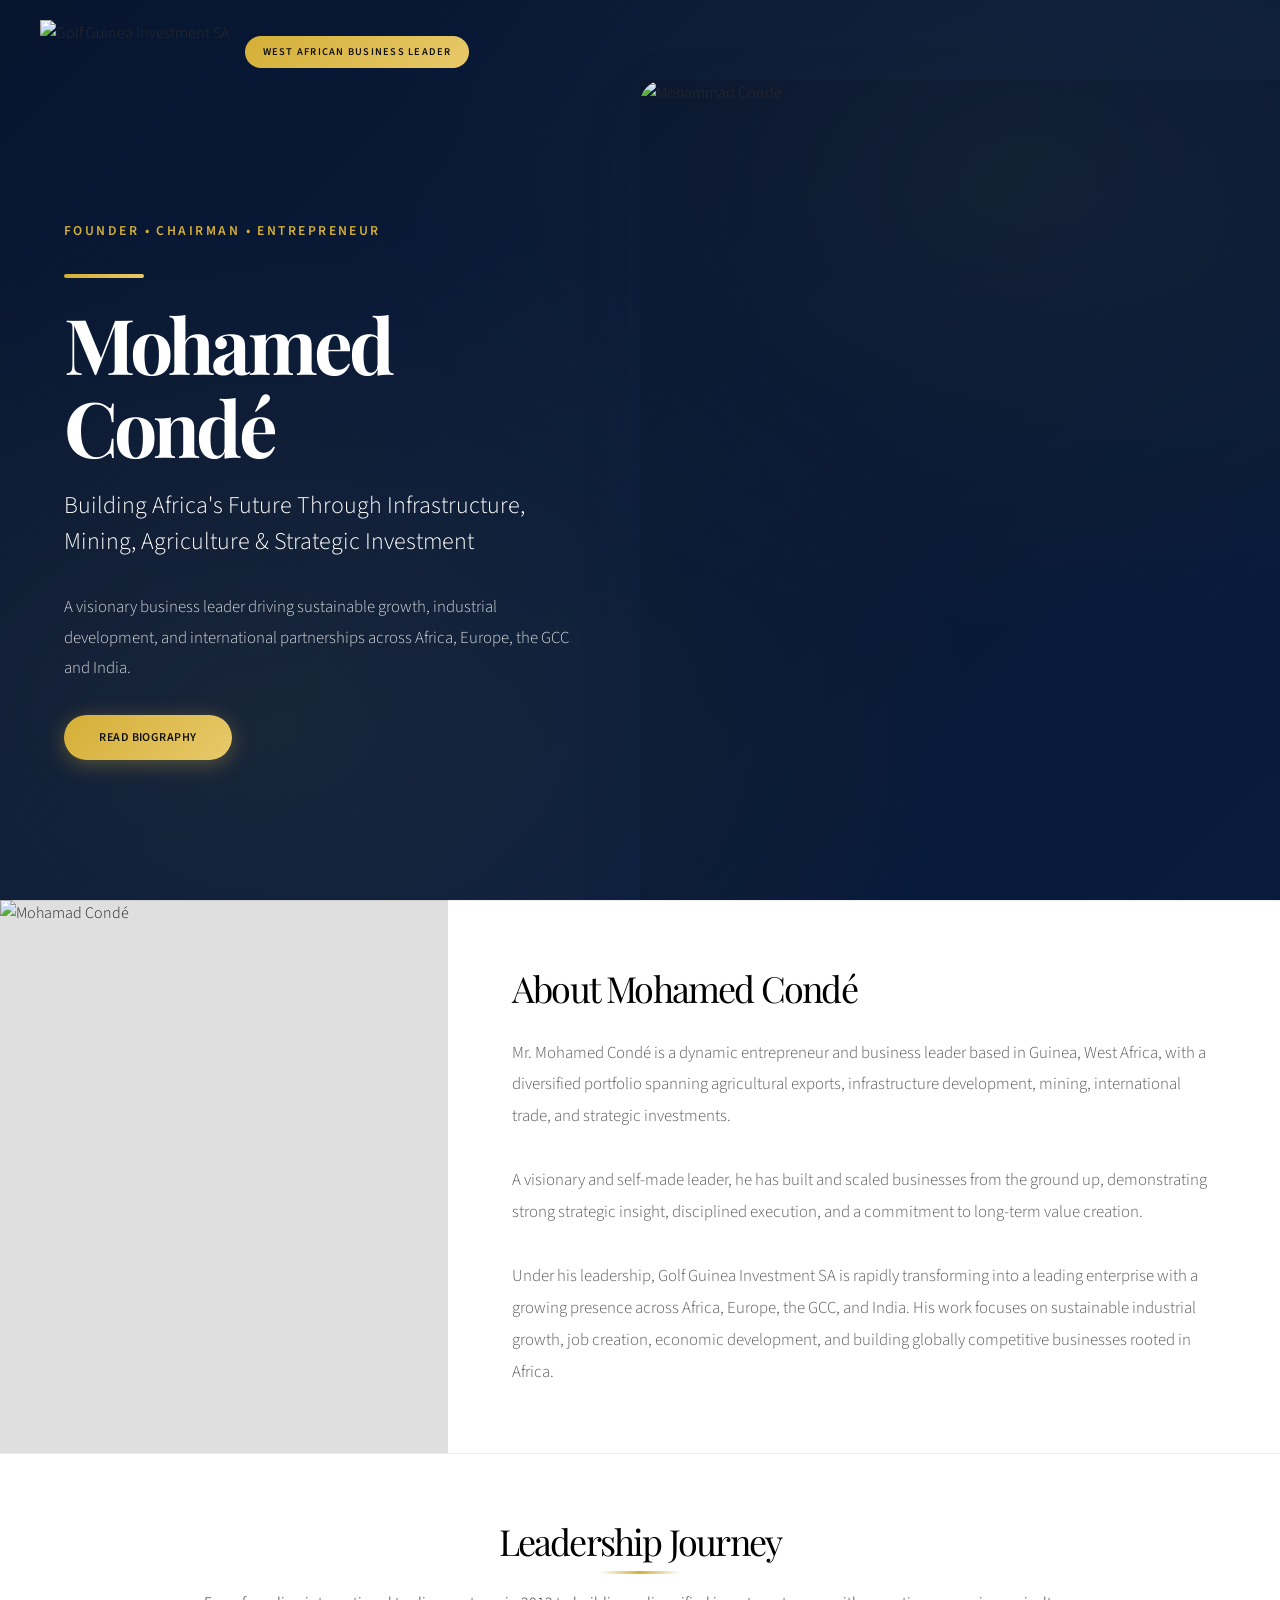
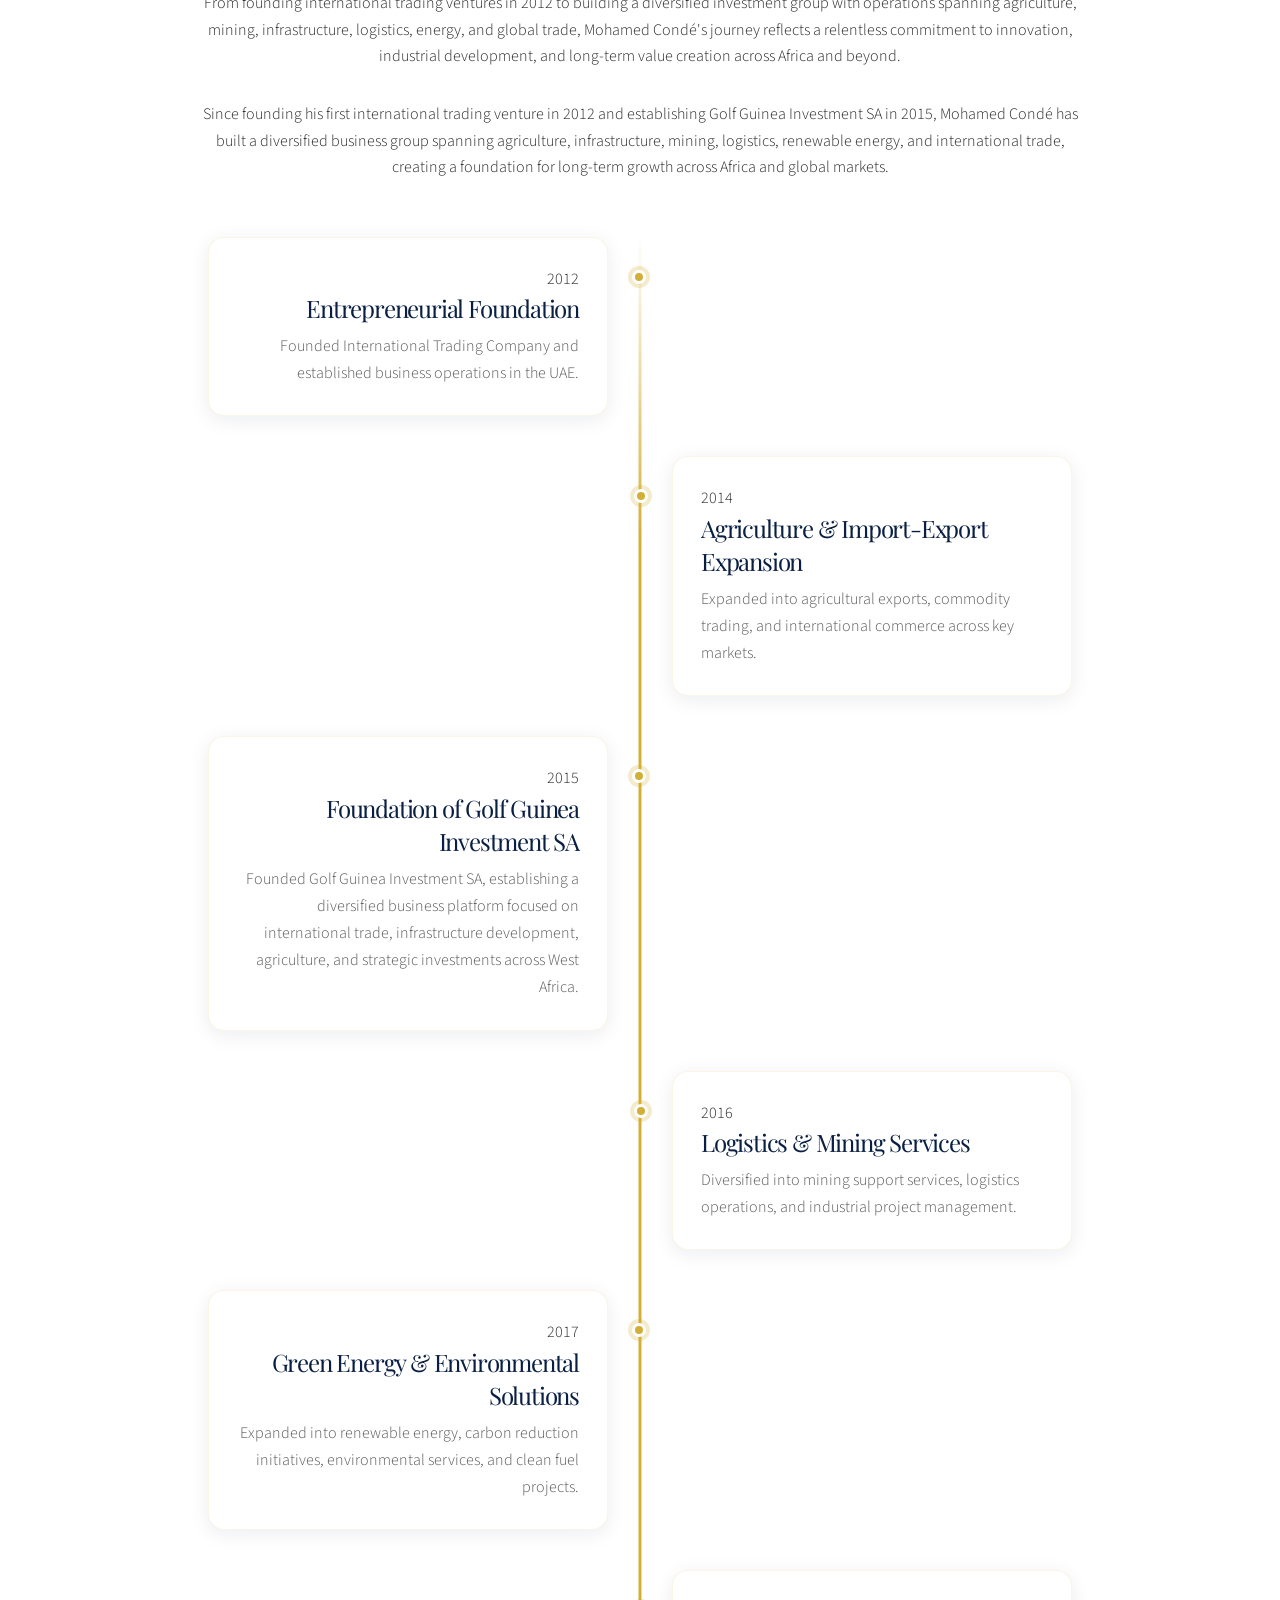
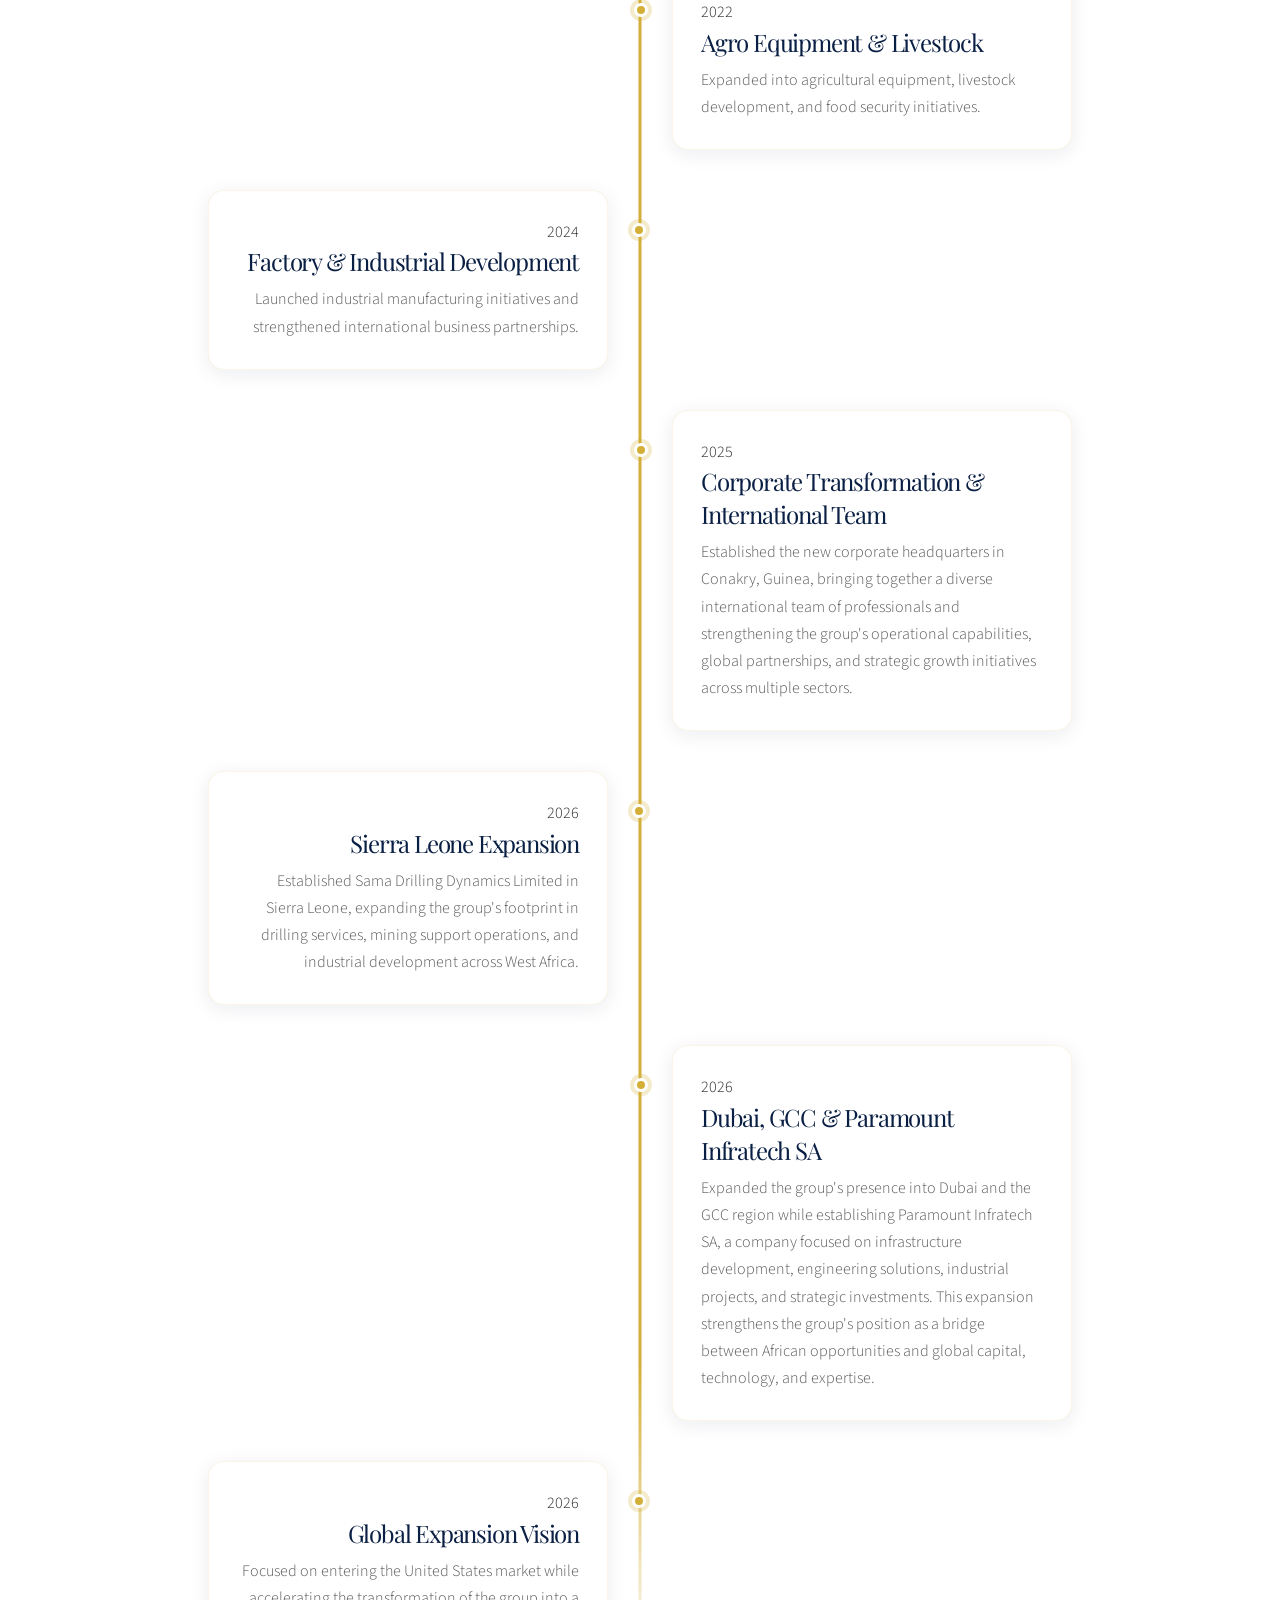
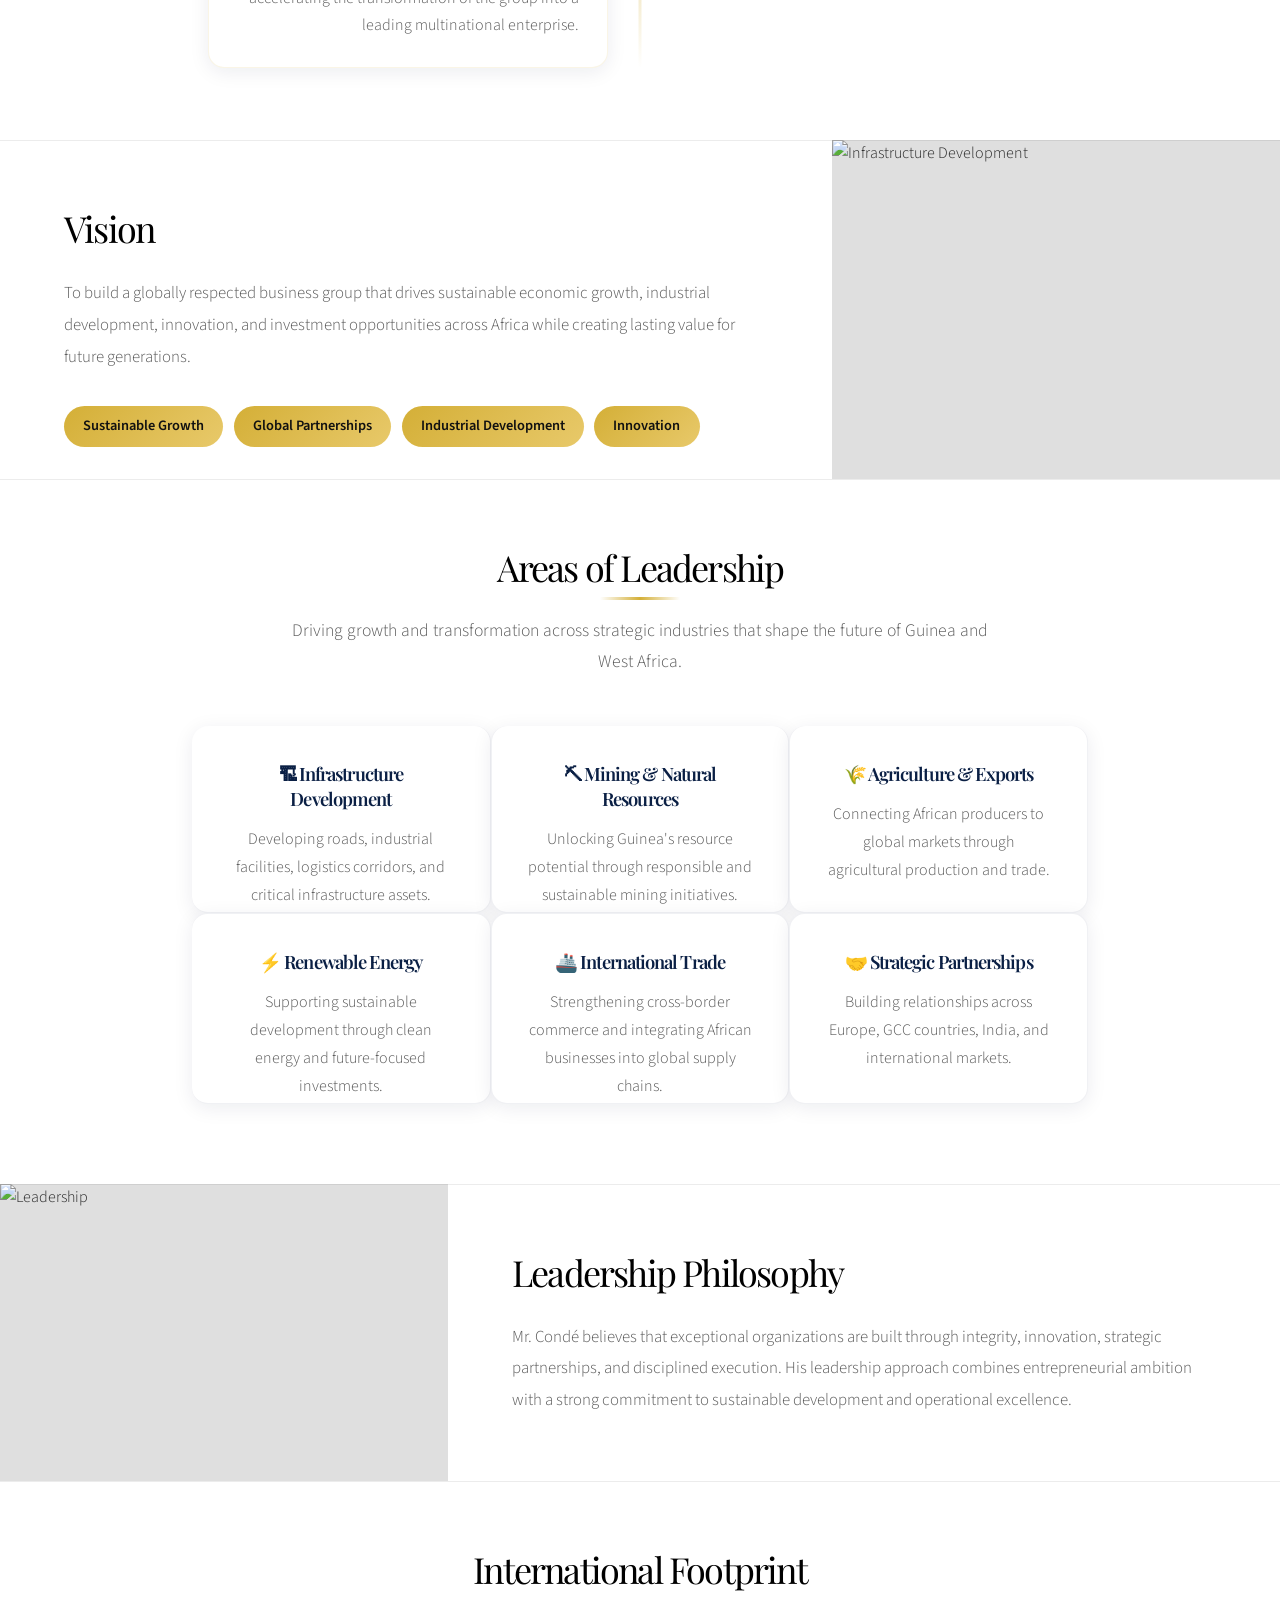
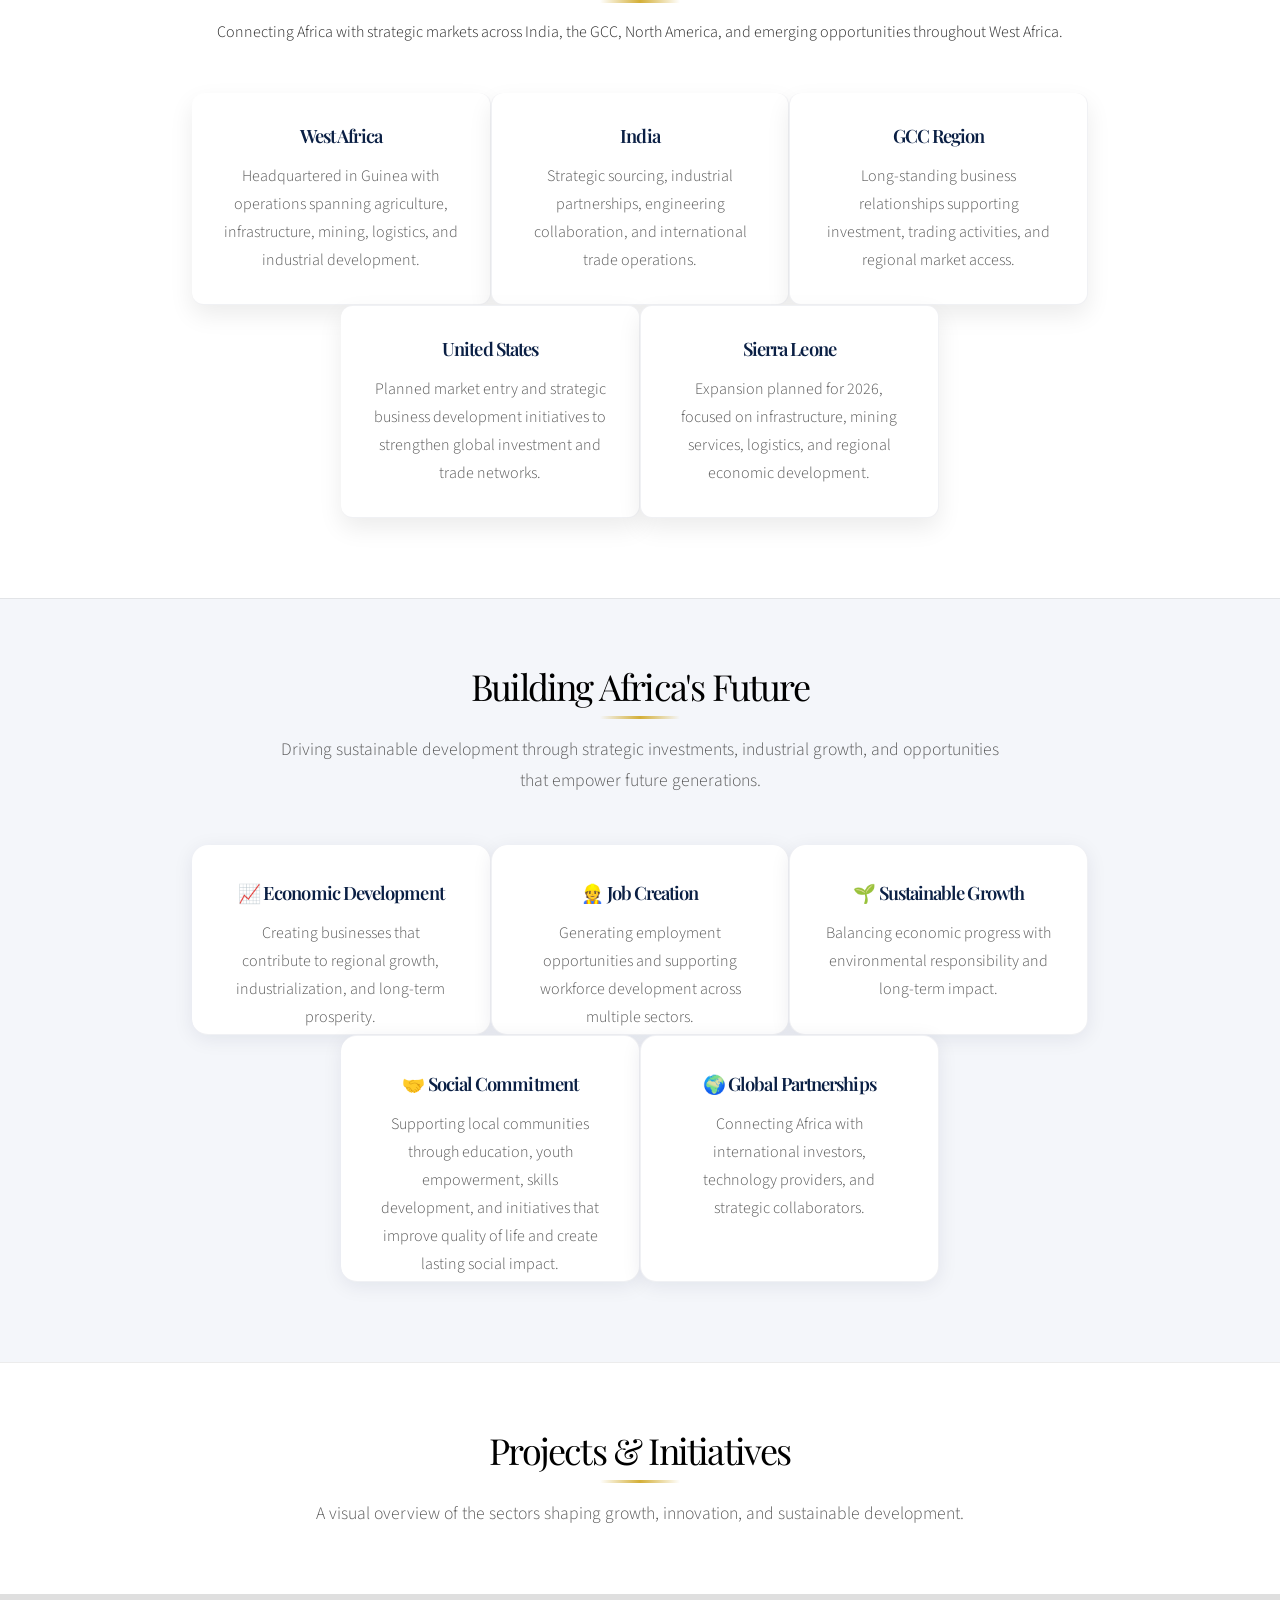
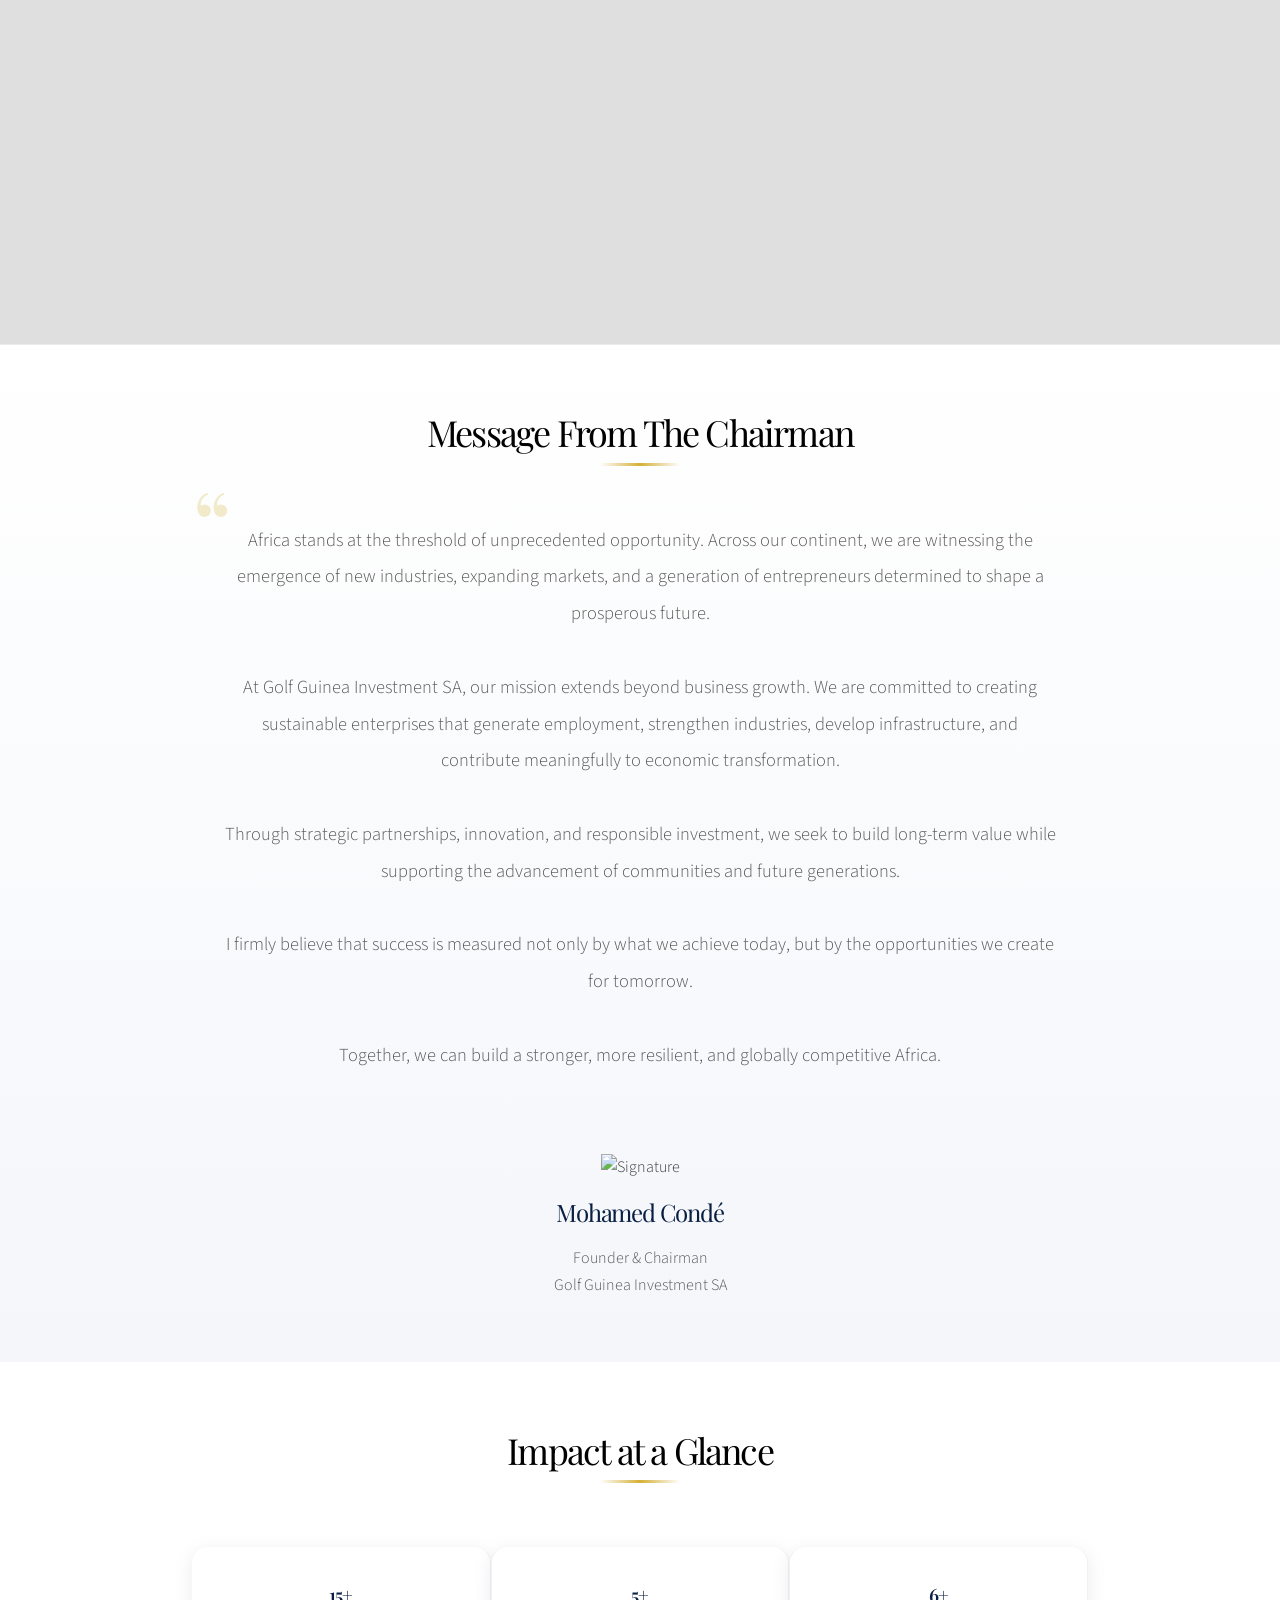
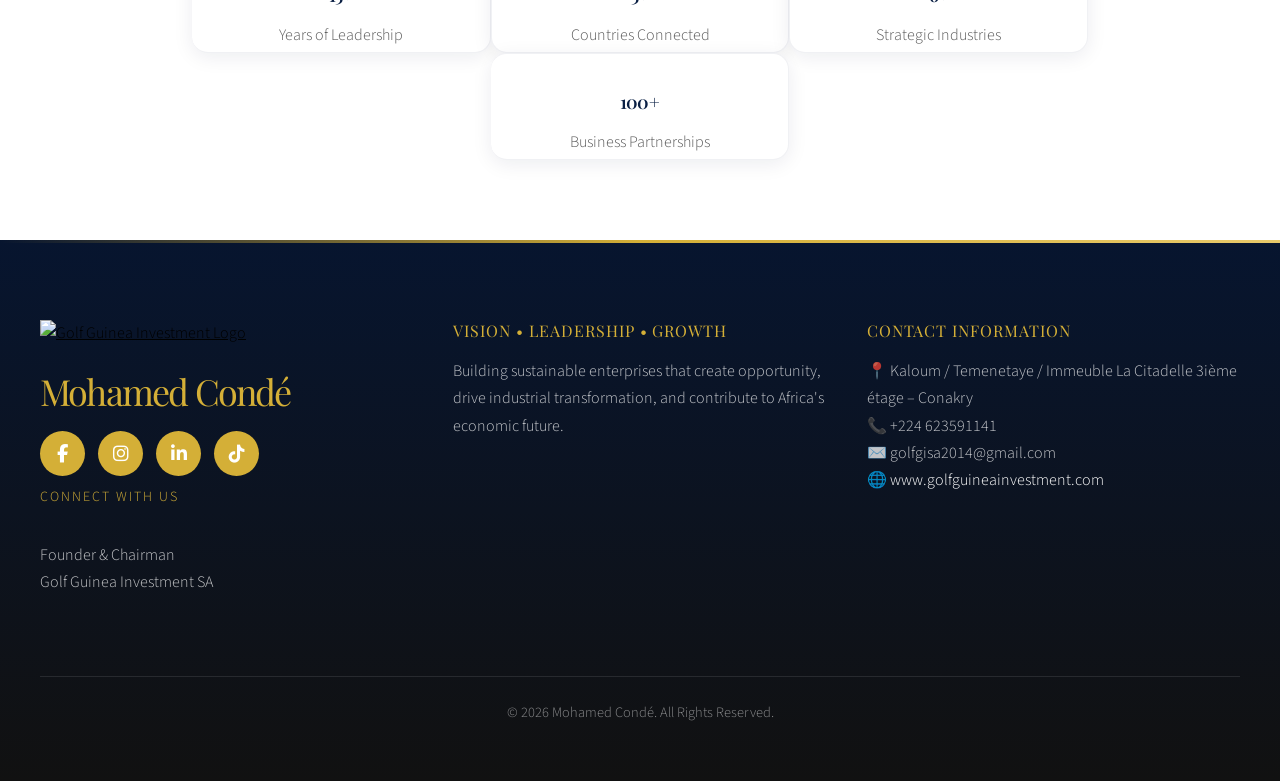
==== commit b477e8be: "Update index.html" ====
--- a/index.html
+++ b/index.html
@@ -1,13 +1,13 @@
 <!DOCTYPE HTML>
 <html lang="en">
 <head>
-	<title>Mohammad Condé | Founder & Chairman</title>
+	<title>Mohamed Condé | Founder & Chairman</title>
 	<meta charset="utf-8" />
 	<meta name="viewport" content="width=device-width, initial-scale=1" />
-	<meta name="description" content="Official profile of Mohammad Condé, Founder & Chairman of Golf Guinea Investment SA." />
-	<meta name="keywords" content="Mohammad Condé, Golf Guinea Investment SA, Guinea, Chairman, Infrastructure, Mining, Agriculture, Investment" />
+	<meta name="description" content="Official profile of Mohamed Condé, Founder & Chairman of Golf Guinea Investment SA." />
+	<meta name="keywords" content="Mohamed Condé, Golf Guinea Investment SA, Guinea, Chairman, Infrastructure, Mining, Agriculture, Investment" />
 	<link rel="stylesheet" href="assets/css/main.css" />
-	<link rel="stylesheet" href="assets/css/premium.css" />
+	<link rel="stylesheet" href="assets/css/premium.css" /><link rel="stylesheet" href="https://cdnjs.cloudflare.com/ajax/libs/font-awesome/6.5.1/css/all.min.css">
 </head>
 <body class="is-preload">
 
@@ -25,7 +25,7 @@
 		<div class="content">
 			<p class="gold">Founder • Chairman • Entrepreneur</p>
 			<hr class="hero-divider">
-			<h1>Mohammad Condé</h1>
+			<h1>Mohamed Condé</h1>
 			<p class="major">
 				Building Africa's Future Through Infrastructure,
 				Mining, Agriculture & Strategic Investment
@@ -49,9 +49,9 @@
 	<!-- ABOUT -->
 	<section id="about" class="spotlight style1 orient-right content-align-left image-position-center onscroll-content-fade-left onscroll-image-fade-in">
 		<div class="content">
-			<h2>About Mohammad Condé</h2>
+			<h2>About Mohamed Condé</h2>
 			<p>
-				Mr. Mohammad Condé is a dynamic entrepreneur and business leader based in Guinea, West Africa, with a diversified portfolio spanning agricultural exports, infrastructure development, mining, international trade, and strategic investments.
+				Mr. Mohamed Condé is a dynamic entrepreneur and business leader based in Guinea, West Africa, with a diversified portfolio spanning agricultural exports, infrastructure development, mining, international trade, and strategic investments.
 			</p>
 			<p>
 				A visionary and self-made leader, he has built and scaled businesses from the ground up, demonstrating strong strategic insight, disciplined execution, and a commitment to long-term value creation.
@@ -61,7 +61,7 @@
 			</p>
 		</div>
 		<div class="image">
-			<img src="images/chairman-01.jpg" alt="Mohammad Condé">
+			<img src="images/chairman-01.jpg" alt="Mohamad Condé">
 		</div>
 	</section>
 
@@ -165,7 +165,7 @@
 <span class="year">2026</span>
 <h3>Sierra Leone Expansion</h3>
 <p>
-Established Seama Drilling Dynamics Limited in Sierra Leone, expanding the group's footprint in drilling services, mining support operations, and industrial development across West Africa.
+Established Sama Drilling Dynamics Limited in Sierra Leone, expanding the group's footprint in drilling services, mining support operations, and industrial development across West Africa.
 </p>
 </div>
 </div>
@@ -276,35 +276,35 @@
 <div class="items style1 medium">
 
 <section>
-<h3>🌍 West Africa</h3>
+<h3> West Africa</h3>
 <p>
 Headquartered in Guinea with operations spanning agriculture, infrastructure, mining, logistics, and industrial development.
 </p>
 </section>
 
 <section>
-<h3>🇮🇳 India</h3>
+<h3> India</h3>
 <p>
 Strategic sourcing, industrial partnerships, engineering collaboration, and international trade operations.
 </p>
 </section>
 
 <section>
-<h3>🇦🇪 GCC Region</h3>
+<h3> GCC Region</h3>
 <p>
 Long-standing business relationships supporting investment, trading activities, and regional market access.
 </p>
 </section>
 
 <section>
-<h3>🇺🇸 United States</h3>
+<h3> United States</h3>
 <p>
 Planned market entry and strategic business development initiatives to strengthen global investment and trade networks.
 </p>
 </section>
 
 <section>
-<h3>🇸🇱 Sierra Leone</h3>
+<h3> Sierra Leone</h3>
 <p>
 Expansion planned for 2026, focused on infrastructure, mining services, logistics, and regional economic development.
 </p>
@@ -336,6 +336,12 @@
 					<h3>🌱 Sustainable Growth</h3>
 					<p>Balancing economic progress with environmental responsibility and long-term impact.</p>
 				</section>
+<section>
+<h3>🤝 Social Commitment</h3>
+<p>
+Supporting local communities through education, youth empowerment, skills development, and initiatives that improve quality of life and create lasting social impact.
+</p>
+</section>
 				<section>
 					<h3>🌍 Global Partnerships</h3>
 					<p>Connecting Africa with international investors, technology providers, and strategic collaborators.</p>
@@ -378,11 +384,6 @@
 					<img src="images/energy.jpg" alt="Renewable energy">
 				</a>
 			</article>
-			<article>
-				<a href="images/chairman-03.jpg" class="image">
-					<img src="images/chairman-03.jpg" alt="Mohammad Condé">
-				</a>
-			</article>
 		</div>
 	</section>
 
@@ -403,7 +404,7 @@
 			</p>
 			<div class="chairman-signature-block">
 				<img src="images/signature.png" alt="Signature">
-				<h3>Mohammad Condé</h3>
+				<h3>Mohamed Condé</h3>
 				<p>
 					Founder & Chairman<br>
 					Golf Guinea Investment SA
@@ -413,39 +414,126 @@
 	</section>
 
 </div>
+<section class="wrapper style1 align-center">
+
+<div class="inner">
+
+<h2>Impact at a Glance</h2>
+
+<div class="items style1 medium">
+
+<section>
+<h3>15+</h3>
+<p>Years of Leadership</p>
+</section>
+
+<section>
+<h3>5+</h3>
+<p>Countries Connected</p>
+</section>
+
+<section>
+<h3>6+</h3>
+<p>Strategic Industries</p>
+</section>
+
+<section>
+<h3>100+</h3>
+<p>Business Partnerships</p>
+</section>
+
+</div>
+
+</div>
+
+</section>
 
 <!-- FOOTER -->
 <footer id="footer-premium">
-	<div class="footer-container">
-		<div class="footer-brand">
-			<img src="images/logo.png" alt="Golf Guinea Investment SA Logo">
-			<h2>Mohammad Condé</h2>
-			<p>Founder & Chairman</p>
-			<p>Golf Guinea Investment SA</p>
-		</div>
-		<div class="footer-message">
-			<h3>Vision • Leadership • Growth</h3>
-			<p>
-				Building sustainable enterprises that create opportunity,
-				drive industrial transformation, and contribute to Africa's
-				economic future.
-			</p>
-		</div>
-		<div class="footer-contact">
-			<h3>Official Links</h3>
-			<p>
-				<a href="https://www.golfguineainvestment.com/" target="_blank" rel="noopener noreferrer">
-					Golf Guinea Investment SA
-				</a>
-			</p>
-			<p>Conakry, Republic of Guinea</p>
-		</div>
-	</div>
-	<div class="footer-bottom">
-		<p>© 2026 Mohammad Condé. All Rights Reserved.</p>
-	</div>
+
+<div class="footer-container">
+
+    <!-- Chairman Info -->
+    <div class="footer-brand">
+
+        <a href="https://www.golfguineainvestment.com" target="_blank">
+    <img src="images/logo.png"
+         alt="Golf Guinea Investment Logo"
+         style="width:300px; height:auto;">
+</a>
+
+        <h2>Mohamed Condé</h2>
+
+<div class="social-links">
+
+<a href="https://www.facebook.com/share/1BTqGWSXag/?mibextid=wwXIfr" target="_blank" title="Facebook">
+<i class="fab fa-facebook-f"></i>
+</a>
+
+<a href="https://www.instagram.com/golfguineainvestment/" target="_blank" title="Instagram">
+<i class="fab fa-instagram"></i>
+</a>
+
+<a href="https://www.linkedin.com/company/golf-guinea-investment-sa" target="_blank" title="LinkedIn">
+<i class="fab fa-linkedin-in"></i>
+</a>
+
+<a href="https://www.tiktok.com/@golf.guinea.inves?is_from_webapp=1&sender_device=pc" target="_blank" title="TikTok">
+<i class="fab fa-tiktok"></i>
+</a>
+<p style="margin-top:10px;color:#D4AF37;font-size:14px;letter-spacing:2px;">
+CONNECT WITH US
+</p>
+
+</div>
+
+<p class="footer-title">
+    Founder & Chairman<br>
+    Golf Guinea Investment SA
+</a>        </p>
+
+    </div>
+
+    <!-- Vision Statement -->
+    <div class="footer-message">
+
+        <h3>Vision • Leadership • Growth</h3>
+
+        <p>
+            Building sustainable enterprises that create opportunity,
+            drive industrial transformation, and contribute to Africa's
+            economic future.
+        </p>
+
+    </div>
+
+    <!-- Contact Information -->
+    <div class="footer-contact">
+
+        <h3>Contact Information</h3>
+
+        <p>
+            📍 Kaloum / Temenetaye / Immeuble La Citadelle 3ième étage – Conakry <br>
+            📞 +224 623591141<br>
+            ✉️ golfgisa2014@gmail.com<br>
+            🌐 <a href="https://www.golfguineainvestment.com/" target="_blank">
+            www.golfguineainvestment.com
+            </a>
+        </p>
+
+    </div>
+
+</div>
+
+<div class="footer-bottom">
+
+    <p>
+        © 2026 Mohamed Condé. All Rights Reserved.
+    </p>
+
+</div>
+
 </footer>
-
 <script src="assets/js/jquery.min.js"></script>
 <script src="assets/js/jquery.scrollex.min.js"></script>
 <script src="assets/js/jquery.scrolly.min.js"></script>
--- a/assets/css/main.css
+++ b/assets/css/main.css
@@ -2117,7 +2117,7 @@
 		border-radius: 3.75em;
 		padding: 0 2.5em;
 		text-overflow: ellipsis;
-		overflow: hidden;
+		overflow:visible;
 	}
 
 		input[type="submit"].icon:before,
@@ -3455,7 +3455,7 @@
 		justify-content: flex-end;
 		position: relative;
 		text-align: left;
-		overflow-x: hidden;
+		overflow-x: visible;
 	}
 
 		.banner.style1 .content {
@@ -3658,7 +3658,7 @@
 		background-color: inherit;
 		position: relative;
 		text-align: center;
-		overflow-x: hidden;
+		overflow-x: visible;
 	}
 
 		.banner.style2 .content {
@@ -3829,7 +3829,7 @@
 		justify-content: center;
 		position: relative;
 		text-align: left;
-		overflow-x: hidden;
+		overflow-x: visible;
 	}
 
 		.banner.style3 .content {
@@ -4021,7 +4021,7 @@
 		justify-content: center;
 		position: relative;
 		text-align: left;
-		overflow-x: hidden;
+		overflow-x: visible;
 	}
 
 		.banner.style4 .content {
@@ -4271,7 +4271,7 @@
 		background-color: inherit;
 		position: relative;
 		text-align: center;
-		overflow-x: hidden;
+		overflow-x: visible;
 	}
 
 		.banner.style5 .content {
@@ -4856,7 +4856,7 @@
 		-ms-justify-content: -ms-flex-end;
 		justify-content: flex-end;
 		position: relative;
-		overflow-x: hidden;
+		overflow-x: visible;
 		text-align: left;
 	}
 
@@ -5035,7 +5035,7 @@
 		-ms-justify-content: center;
 		justify-content: center;
 		position: relative;
-		overflow-x: hidden;
+		overflow-x: visible;
 		text-align: left;
 	}
 
@@ -5223,7 +5223,7 @@
 		-ms-justify-content: center;
 		justify-content: center;
 		position: relative;
-		overflow-x: hidden;
+		overflow-x: visible;
 		text-align: left;
 	}
 
@@ -5469,7 +5469,7 @@
 		justify-content: center;
 		background-color: inherit;
 		position: relative;
-		overflow-x: hidden;
+		overflow-x: visible;
 		text-align: center;
 	}
 
@@ -5649,7 +5649,7 @@
 		justify-content: center;
 		background-color: inherit;
 		position: relative;
-		overflow-x: hidden;
+		overflow-x: visible;
 		text-align: center;
 	}
 
@@ -6482,7 +6482,7 @@
 		}
 
 		.gallery.style1 article {
-			overflow: hidden;
+			overflow: visible;
 			position: relative;
 			width: 25%;
 		}
@@ -6855,7 +6855,7 @@
 		.gallery.style2 > .inner {
 			display: inherit;
 			overflow-x: auto;
-			overflow-y: hidden;
+			overflow-y: visible;
 			position: relative;
 			width: 100%;
 		}
@@ -6871,7 +6871,7 @@
 			flex-shrink: 0;
 			display: block;
 			position: relative;
-			overflow: hidden;
+			overflow: visible;
 			width: 22.5rem;
 			max-width: 75vw;
 		}
@@ -8256,7 +8256,7 @@
 	#wrapper {
 		background-color: inherit;
 		width: 100%;
-		overflow-x: hidden;
+		overflow-x: visible;
 	}
 
 		#wrapper > .invert {
@@ -8620,4 +8620,33 @@
 
 #global h3{
     color:#D4AF37;
-}+}
+/* ==========================
+   SOCIAL MEDIA ICONS
+========================== */
+
+.social-links{
+    margin:15px 0 20px;
+}
+
+.social-links a{
+    display:inline-flex;
+    align-items:center;
+    justify-content:center;
+    width:45px;
+    height:45px;
+    margin-right:10px;
+    border-radius:50%;
+    background:#D4AF37;
+    color:#ffffff;
+    text-decoration:none;
+    font-size:18px;
+    transition:all .3s ease;
+}
+
+.social-links a:hover{
+    transform:translateY(-5px);
+    background:#ffffff;
+    color:#111111;
+    box-shadow:0 8px 20px rgba(0,0,0,.2);
+
